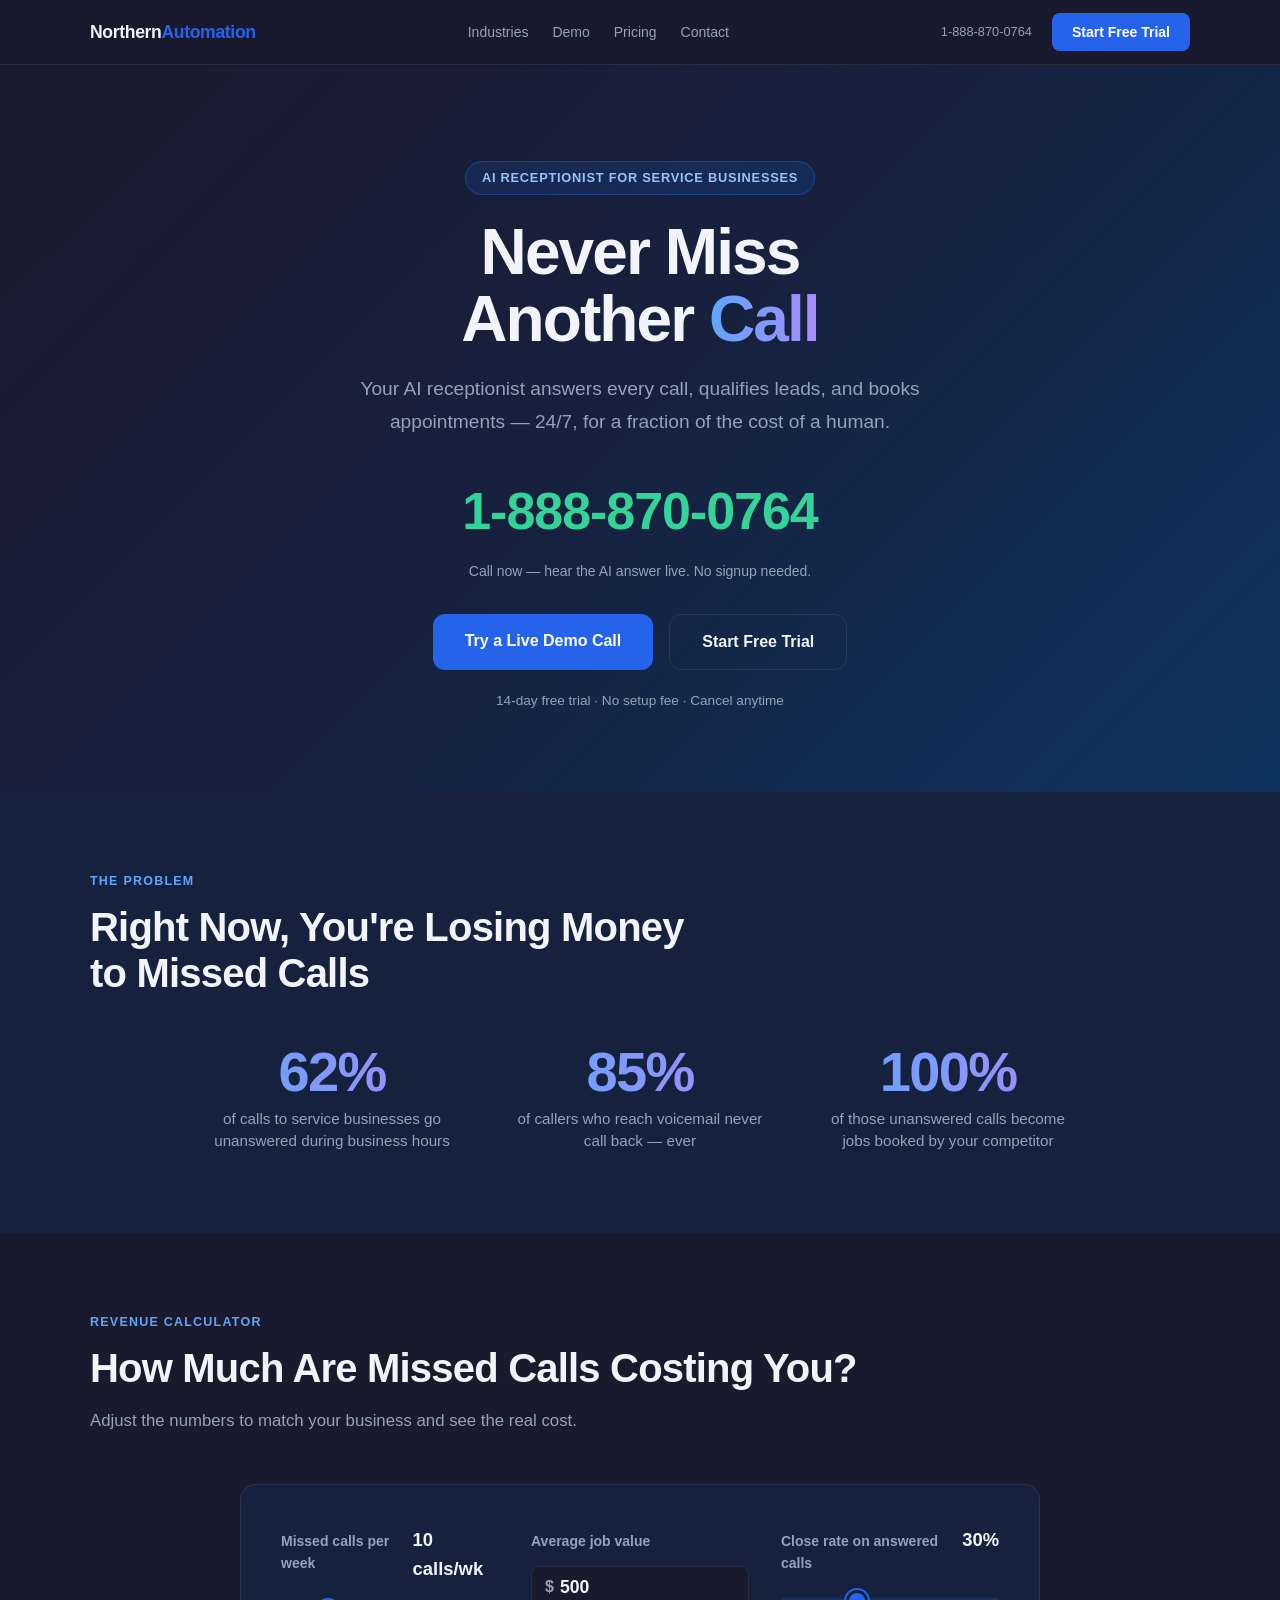
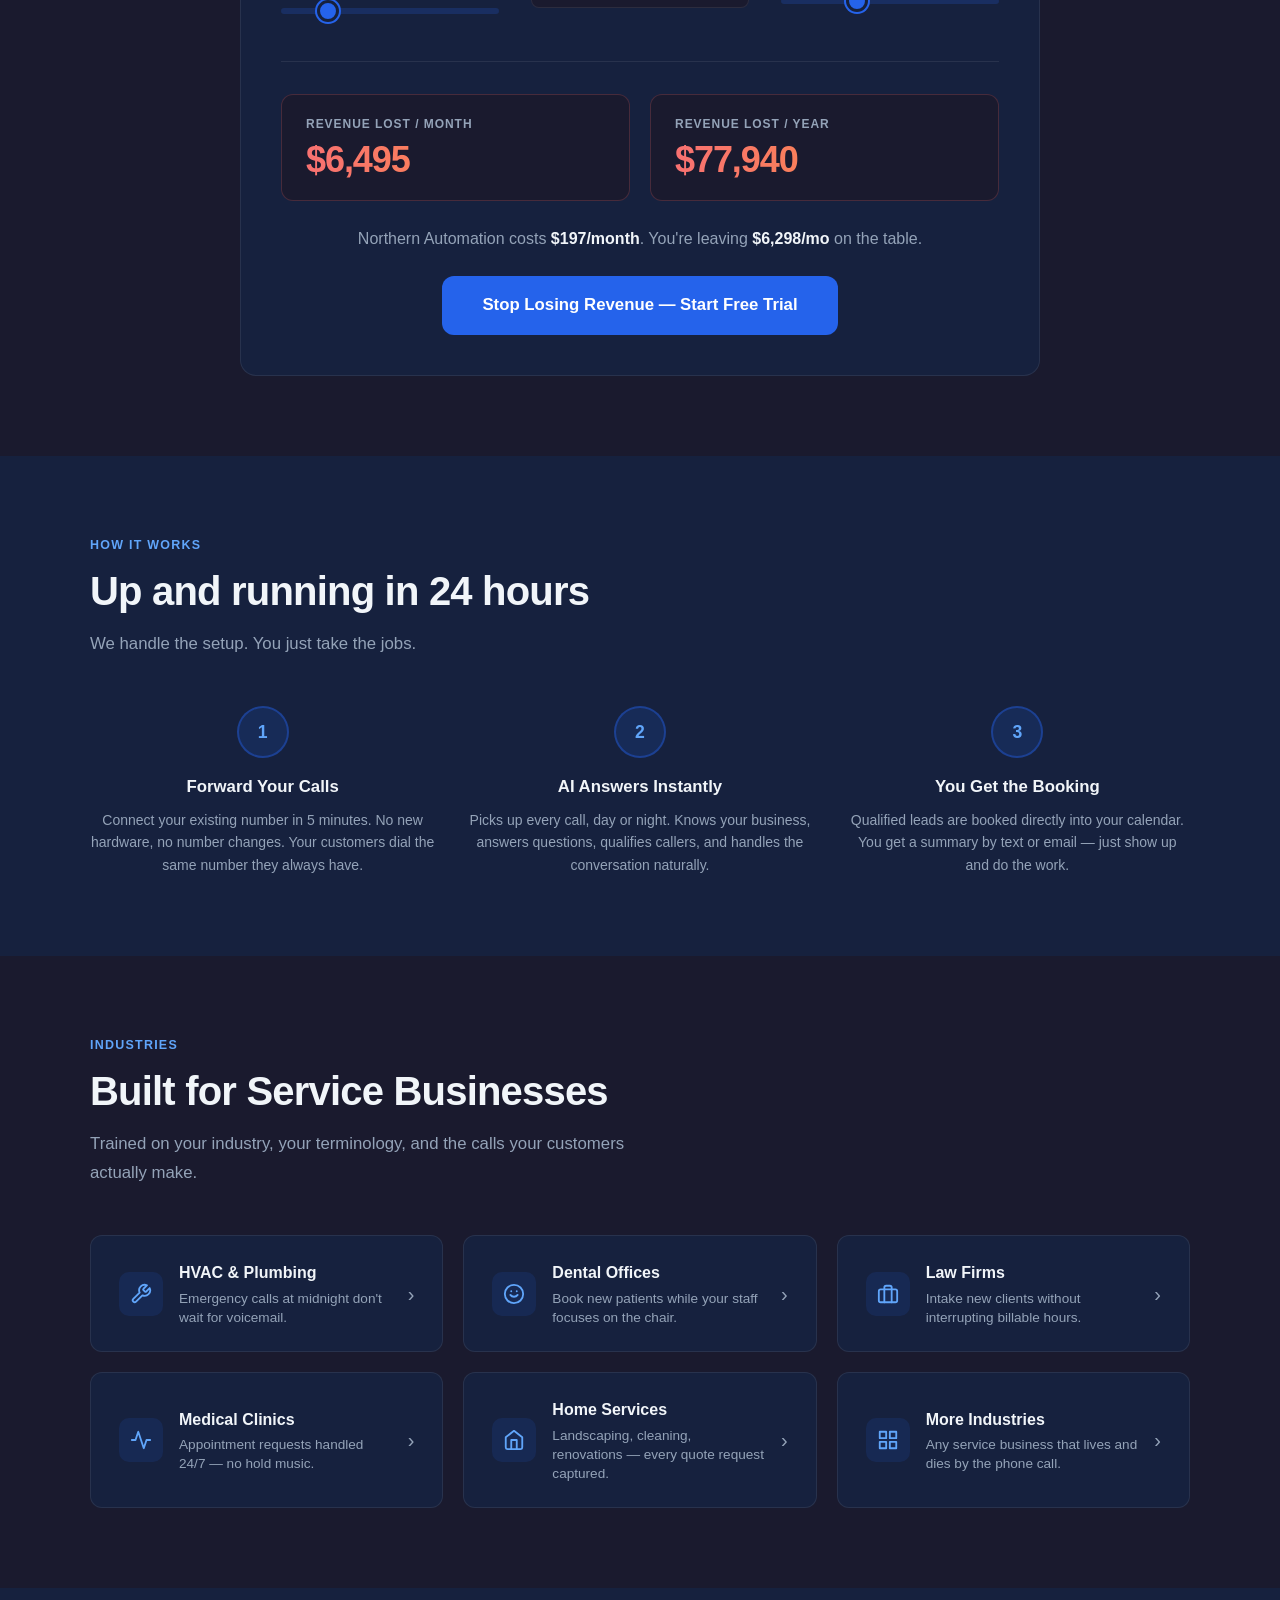
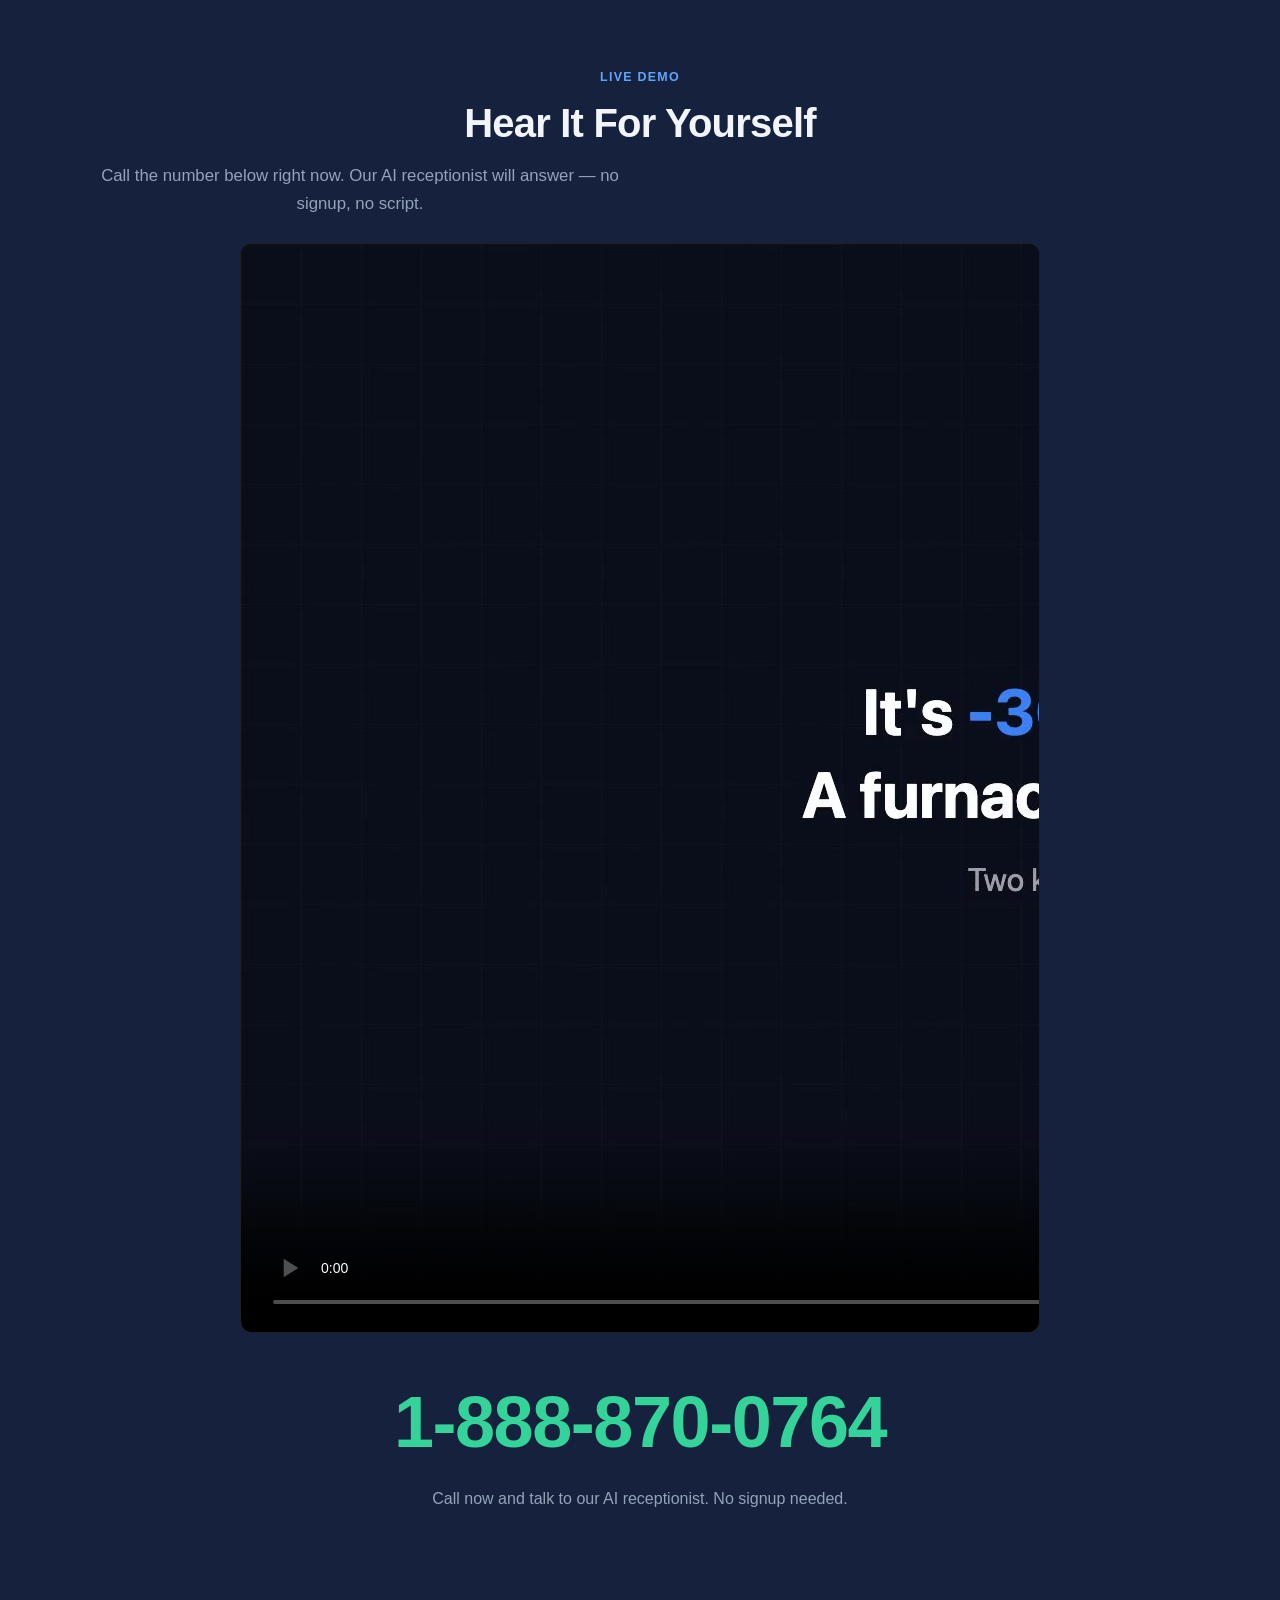
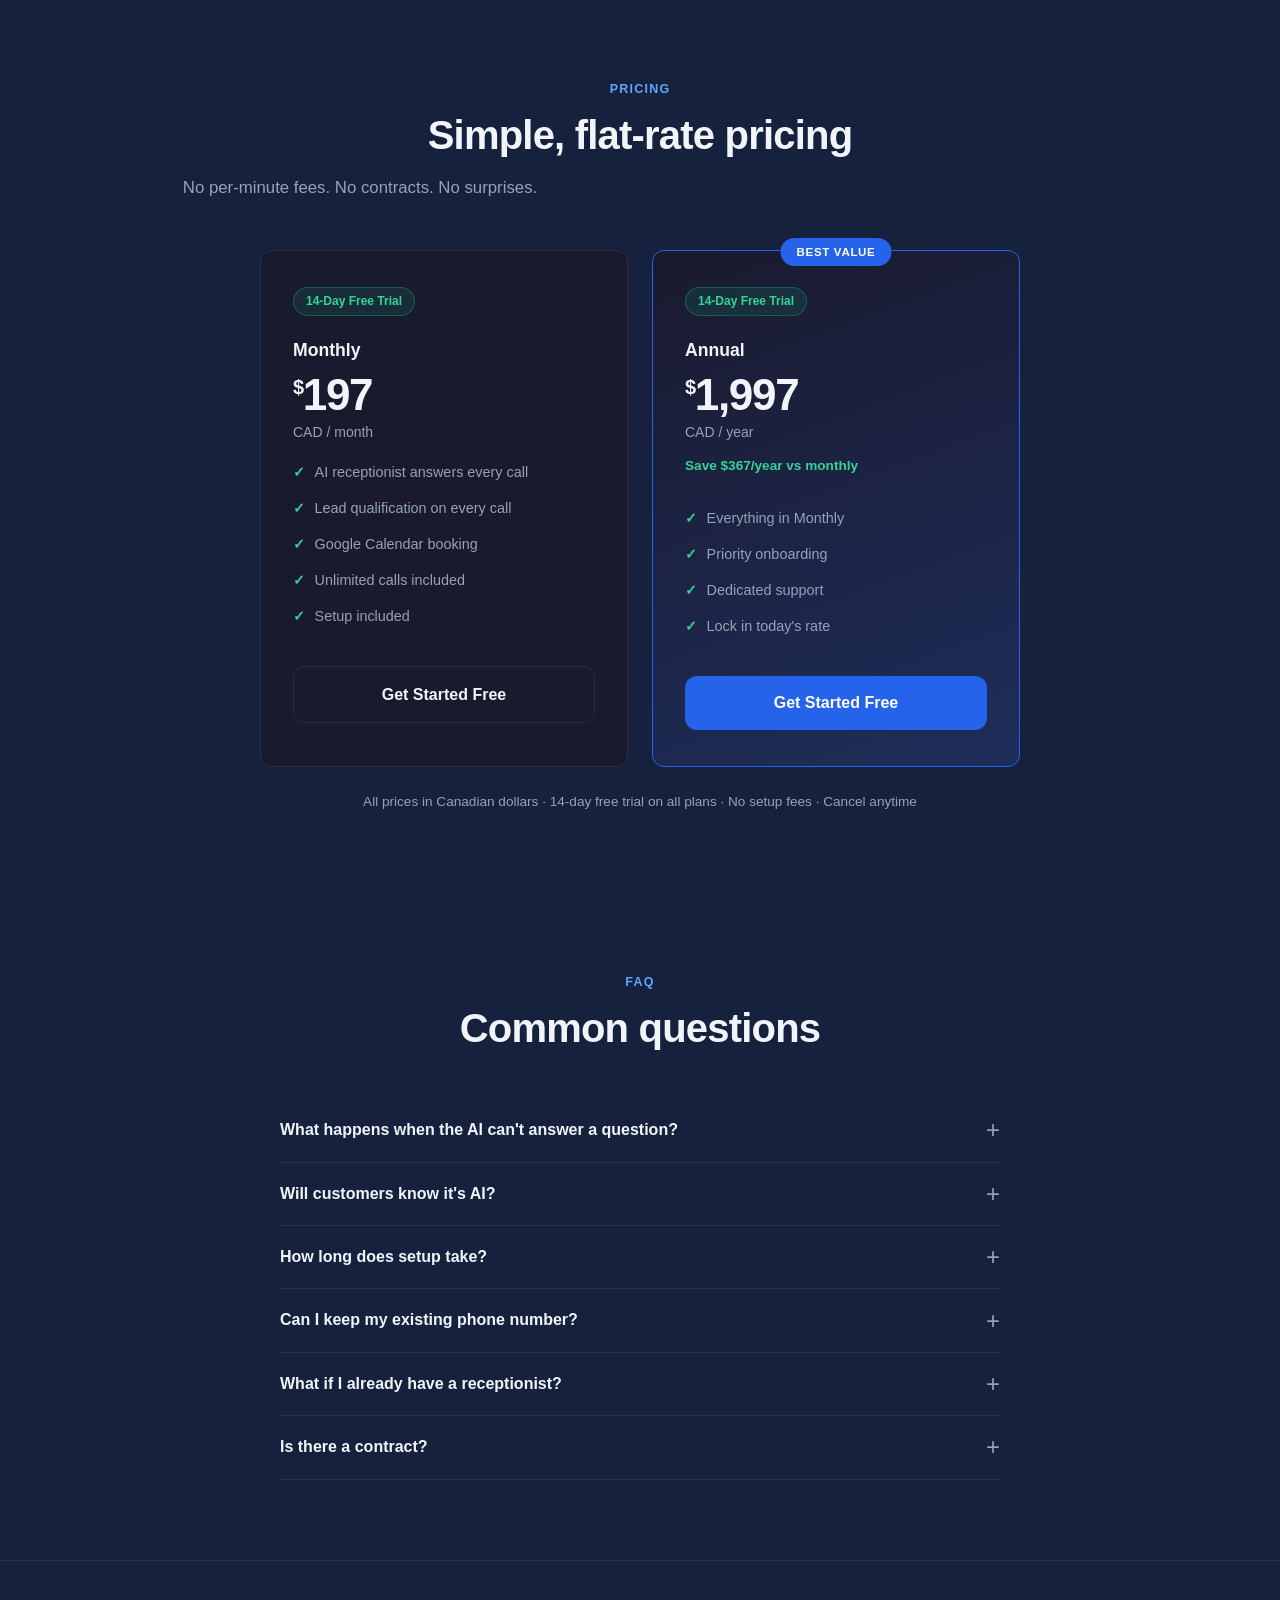
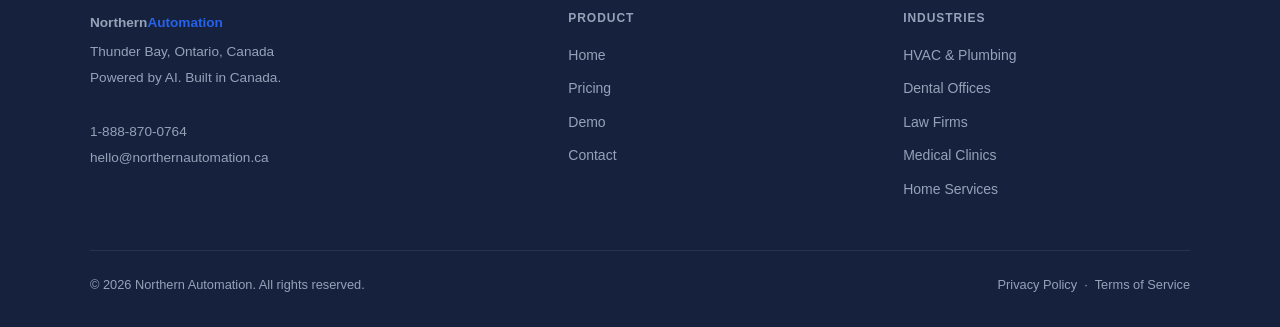
==== index.html @ 9ce50113 "Replace local number with toll-free 1-888-870-0764 across all pages Old: (807) 700-2319 New: 1-888-8" ====
<!DOCTYPE html>
<html lang="en">
<head>
  <meta charset="UTF-8">
  <meta name="viewport" content="width=device-width, initial-scale=1.0">
  <title>Northern Automation — AI Phone Receptionist for Service Businesses</title>
  <meta name="description" content="Never miss another call. Your AI receptionist answers every call, qualifies leads, and books appointments 24/7 — for a fraction of the cost of a human.">

  <link rel="icon" type="image/svg+xml" href="/favicon.svg">
  <link rel="canonical" href="https://northernautomation.ca/">

  <!-- Open Graph -->
  <meta property="og:type" content="website">
  <meta property="og:url" content="https://northernautomation.ca/">
  <meta property="og:title" content="Northern Automation — AI Phone Receptionist for Service Businesses">
  <meta property="og:description" content="Never miss another call. Your AI receptionist answers every call, qualifies leads, and books appointments 24/7.">
  <meta property="og:site_name" content="Northern Automation">
  <meta property="og:locale" content="en_CA">
  <meta property="og:image" content="https://northernautomation.ca/images/hero-contractor.jpg">

  <!-- Twitter Card -->
  <meta name="twitter:card" content="summary_large_image">
  <meta name="twitter:title" content="Northern Automation — AI Phone Receptionist for Service Businesses">
  <meta name="twitter:description" content="Never miss another call. Your AI receptionist answers every call, qualifies leads, and books appointments 24/7.">
  <meta name="twitter:image" content="https://northernautomation.ca/images/hero-contractor.jpg">

  <link rel="stylesheet" href="/styles.css">

  <!-- Schema.org LocalBusiness -->
  <script type="application/ld+json">
  {
    "@context": "https://schema.org",
    "@type": "LocalBusiness",
    "name": "Northern Automation",
    "description": "AI phone receptionist for service businesses. Answers every call, qualifies leads, and books appointments 24/7.",
    "url": "https://northernautomation.ca",
    "telephone": "+18888700764",
    "email": "hello@northernautomation.ca",
    "address": {
      "@type": "PostalAddress",
      "addressLocality": "Thunder Bay",
      "addressRegion": "ON",
      "addressCountry": "CA"
    },
    "openingHours": "Mo-Su 00:00-24:00",
    "priceRange": "$$",
    "currenciesAccepted": "CAD",
    "paymentAccepted": "Credit Card",
    "areaServed": {
      "@type": "Country",
      "name": "Canada"
    }
  }
  </script>

  <script defer data-domain="northernautomation.ca" src="https://analytics.northernautomation.ca/js/script.tagged-events.outbound-links.js"></script>
</head>
<body>

  <div id="nav"></div>

  <!-- ══════════════════════════════════════════
       HERO
  ══════════════════════════════════════════ -->
  <section class="hero">
    <div class="badge-blue">AI Receptionist for Service Businesses</div>
    <h1>Never Miss<br>Another <em>Call</em></h1>
    <p class="hero-sub">Your AI receptionist answers every call, qualifies leads, and books appointments — 24/7, for a fraction of the cost of a human.</p>

    <div class="hero-phone">
      <a href="tel:+18888700764" data-plausible-event-name="Demo Call Click">1-888-870-0764</a>
    </div>
    <p class="hero-phone-label">Call now — hear the AI answer live. No signup needed.</p>

    <div class="hero-buttons">
      <a href="#demo" class="btn-primary" data-plausible-event-name="Demo Scroll Click">Try a Live Demo Call</a>
      <a href="https://webhook.northernautomation.ca/webhook/checkout?plan=monthly" class="btn-secondary" data-plausible-event-name="CTA Click">Start Free Trial</a>
    </div>
    <p class="hero-note">14-day free trial &middot; No setup fee &middot; Cancel anytime</p>
  </section>

  <!-- ══════════════════════════════════════════
       PROBLEM
  ══════════════════════════════════════════ -->
  <section class="problem">
    <div class="container">
      <div class="section-label">The Problem</div>
      <h2 class="section-title">Right Now, You're Losing Money<br>to Missed Calls</h2>
      <div class="stats-block">
        <div class="stat-item">
          <div class="stat-big">62%</div>
          <p>of calls to service businesses go unanswered during business hours</p>
        </div>
        <div class="stat-item">
          <div class="stat-big">85%</div>
          <p>of callers who reach voicemail never call back — ever</p>
        </div>
        <div class="stat-item">
          <div class="stat-big">100%</div>
          <p>of those unanswered calls become jobs booked by your competitor</p>
        </div>
      </div>
    </div>
  </section>

  <!-- ══════════════════════════════════════════
       CALCULATOR
  ══════════════════════════════════════════ -->
  <section class="calculator"
    data-calc-missed="10"
    data-calc-value="500"
    data-calc-close="30">
    <div class="container">
      <div class="section-label">Revenue Calculator</div>
      <h2 class="section-title">How Much Are Missed Calls Costing You?</h2>
      <p class="section-sub">Adjust the numbers to match your business and see the real cost.</p>

      <div class="calc-card">
        <div class="calc-inputs">

          <div class="calc-group">
            <label for="calcMissed">
              Missed calls per week
              <span class="calc-val" id="calcMissedVal">10 calls/wk</span>
            </label>
            <input type="range" id="calcMissed" class="calc-slider" min="1" max="50" step="1" value="10">
          </div>

          <div class="calc-group">
            <label for="calcValue">
              Average job value
              <span class="calc-val" id="calcValueLabel">&nbsp;</span>
            </label>
            <div class="calc-number-wrap">
              <input type="number" id="calcValue" class="calc-number" min="50" max="50000" step="50" value="500" placeholder="500">
            </div>
          </div>

          <div class="calc-group">
            <label for="calcClose">
              Close rate on answered calls
              <span class="calc-val" id="calcCloseVal">30%</span>
            </label>
            <input type="range" id="calcClose" class="calc-slider" min="5" max="80" step="5" value="30">
          </div>

        </div>

        <div class="calc-output">
          <div class="calc-output-grid">
            <div class="calc-output-item">
              <div class="calc-output-label">Revenue Lost / Month</div>
              <div class="calc-output-value" id="calcMonthly">$6,495</div>
            </div>
            <div class="calc-output-item">
              <div class="calc-output-label">Revenue Lost / Year</div>
              <div class="calc-output-value" id="calcAnnual">$77,940</div>
            </div>
          </div>
          <p class="calc-comparison">
            Northern Automation costs <strong>$197/month</strong>. You're leaving <strong><span id="calcComparison">$6,298/mo</span></strong> on the table.
          </p>
          <div class="calc-cta-wrap">
            <a href="https://webhook.northernautomation.ca/webhook/checkout?plan=monthly"
               class="btn-primary"
               data-plausible-event-name="CTA Click">Stop Losing Revenue — Start Free Trial</a>
          </div>
        </div>
      </div>
    </div>
  </section>

  <!-- ══════════════════════════════════════════
       HOW IT WORKS
  ══════════════════════════════════════════ -->
  <section class="how">
    <div class="container">
      <div class="section-label">How It Works</div>
      <h2 class="section-title">Up and running in 24 hours</h2>
      <p class="section-sub">We handle the setup. You just take the jobs.</p>
      <div class="steps">
        <div class="step">
          <div class="step-num"></div>
          <h3>Forward Your Calls</h3>
          <p>Connect your existing number in 5 minutes. No new hardware, no number changes. Your customers dial the same number they always have.</p>
        </div>
        <div class="step">
          <div class="step-num"></div>
          <h3>AI Answers Instantly</h3>
          <p>Picks up every call, day or night. Knows your business, answers questions, qualifies callers, and handles the conversation naturally.</p>
        </div>
        <div class="step">
          <div class="step-num"></div>
          <h3>You Get the Booking</h3>
          <p>Qualified leads are booked directly into your calendar. You get a summary by text or email — just show up and do the work.</p>
        </div>
      </div>
    </div>
  </section>

  <!-- ══════════════════════════════════════════
       INDUSTRY VERTICALS
  ══════════════════════════════════════════ -->
  <section class="verticals" id="industries">
    <div class="container">
      <div class="section-label">Industries</div>
      <h2 class="section-title">Built for Service Businesses</h2>
      <p class="section-sub">Trained on your industry, your terminology, and the calls your customers actually make.</p>

      <div class="verticals-grid">

        <a href="/hvac" class="vertical-card">
          <div class="vertical-icon">
            <svg viewBox="0 0 24 24"><path d="M14.7 6.3a1 1 0 0 0 0 1.4l1.6 1.6a1 1 0 0 0 1.4 0l3.77-3.77a6 6 0 0 1-7.94 7.94l-6.91 6.91a2.12 2.12 0 0 1-3-3l6.91-6.91a6 6 0 0 1 7.94-7.94l-3.76 3.76z"/></svg>
          </div>
          <div class="vertical-card-body">
            <h3>HVAC &amp; Plumbing</h3>
            <p>Emergency calls at midnight don't wait for voicemail.</p>
          </div>
          <span class="vertical-arrow">›</span>
        </a>

        <a href="/dental" class="vertical-card">
          <div class="vertical-icon">
            <svg viewBox="0 0 24 24"><circle cx="12" cy="12" r="10"/><path d="M8 13s1.5 2 4 2 4-2 4-2"/><line x1="9" y1="9" x2="9.01" y2="9"/><line x1="15" y1="9" x2="15.01" y2="9"/></svg>
          </div>
          <div class="vertical-card-body">
            <h3>Dental Offices</h3>
            <p>Book new patients while your staff focuses on the chair.</p>
          </div>
          <span class="vertical-arrow">›</span>
        </a>

        <a href="/legal" class="vertical-card">
          <div class="vertical-icon">
            <svg viewBox="0 0 24 24"><rect x="2" y="7" width="20" height="14" rx="2" ry="2"/><path d="M16 21V5a2 2 0 0 0-2-2h-4a2 2 0 0 0-2 2v16"/></svg>
          </div>
          <div class="vertical-card-body">
            <h3>Law Firms</h3>
            <p>Intake new clients without interrupting billable hours.</p>
          </div>
          <span class="vertical-arrow">›</span>
        </a>

        <a href="/medical" class="vertical-card">
          <div class="vertical-icon">
            <svg viewBox="0 0 24 24"><polyline points="22 12 18 12 15 21 9 3 6 12 2 12"/></svg>
          </div>
          <div class="vertical-card-body">
            <h3>Medical Clinics</h3>
            <p>Appointment requests handled 24/7 — no hold music.</p>
          </div>
          <span class="vertical-arrow">›</span>
        </a>

        <a href="/home-services" class="vertical-card">
          <div class="vertical-icon">
            <svg viewBox="0 0 24 24"><path d="M3 9l9-7 9 7v11a2 2 0 0 1-2 2H5a2 2 0 0 1-2-2z"/><polyline points="9 22 9 12 15 12 15 22"/></svg>
          </div>
          <div class="vertical-card-body">
            <h3>Home Services</h3>
            <p>Landscaping, cleaning, renovations — every quote request captured.</p>
          </div>
          <span class="vertical-arrow">›</span>
        </a>

        <a href="/contact" class="vertical-card">
          <div class="vertical-icon">
            <svg viewBox="0 0 24 24"><rect x="3" y="3" width="7" height="7"/><rect x="14" y="3" width="7" height="7"/><rect x="14" y="14" width="7" height="7"/><rect x="3" y="14" width="7" height="7"/></svg>
          </div>
          <div class="vertical-card-body">
            <h3>More Industries</h3>
            <p>Any service business that lives and dies by the phone call.</p>
          </div>
          <span class="vertical-arrow">›</span>
        </a>

      </div>
    </div>
  </section>

  <!-- ══════════════════════════════════════════
       LIVE DEMO
  ══════════════════════════════════════════ -->
  <section class="demo-section" id="demo">
    <div class="container">
      <div class="section-label">Live Demo</div>
      <h2 class="section-title text-center">Hear It For Yourself</h2>
      <p class="section-sub text-center">Call the number below right now. Our AI receptionist will answer — no signup, no script.</p>
      <div class="video-wrapper" style="max-width:800px;margin:1.5rem auto 2rem;border-radius:12px;overflow:hidden;border:1px solid rgba(255,255,255,0.12);background:#000;">
        <video controls preload="metadata" poster="/images/demo-poster.jpg">
          <source src="/videos/demo-video-generic.mp4" type="video/mp4">
        </video>
      </div>
      <div class="demo-phone-big">
        <a href="tel:+18888700764" data-plausible-event-name="Demo Call Click">1-888-870-0764</a>
      </div>
      <p class="demo-call-note">Call now and talk to our AI receptionist. No signup needed.</p>
    </div>
  </section>

  <!-- ══════════════════════════════════════════
       PRICING
  ══════════════════════════════════════════ -->
  <section class="pricing" id="pricing">
    <div class="container">
      <div class="section-label text-center">Pricing</div>
      <h2 class="section-title text-center">Simple, flat-rate pricing</h2>
      <p class="section-sub text-center">No per-minute fees. No contracts. No surprises.</p>

      <div class="pricing-grid">

        <!-- Monthly -->
        <div class="pricing-card">
          <div class="badge-trial">14-Day Free Trial</div>
          <h3>Monthly</h3>
          <div class="price"><sup>$</sup>197</div>
          <div class="price-period">CAD / month</div>
          <ul class="pricing-features">
            <li>AI receptionist answers every call</li>
            <li>Lead qualification on every call</li>
            <li>Google Calendar booking</li>
            <li>Unlimited calls included</li>
            <li>Setup included</li>
          </ul>
          <a href="https://webhook.northernautomation.ca/webhook/checkout?plan=monthly"
             class="btn-cta-outline"
             data-plausible-event-name="CTA Click">Get Started Free</a>
        </div>

        <!-- Annual -->
        <div class="pricing-card featured">
          <div class="badge-best">Best Value</div>
          <div class="badge-trial">14-Day Free Trial</div>
          <h3>Annual</h3>
          <div class="price"><sup>$</sup>1,997</div>
          <div class="price-period">CAD / year</div>
          <div class="price-savings">Save $367/year vs monthly</div>
          <ul class="pricing-features">
            <li>Everything in Monthly</li>
            <li>Priority onboarding</li>
            <li>Dedicated support</li>
            <li>Lock in today's rate</li>
          </ul>
          <a href="https://webhook.northernautomation.ca/webhook/checkout?plan=annual"
             class="btn-cta"
             data-plausible-event-name="CTA Click">Get Started Free</a>
        </div>

      </div>
      <p class="pricing-note">All prices in Canadian dollars &middot; 14-day free trial on all plans &middot; No setup fees &middot; Cancel anytime</p>
    </div>
  </section>

  <!-- ══════════════════════════════════════════
       FAQ
  ══════════════════════════════════════════ -->
  <section class="faq">
    <div class="container">
      <div class="section-label text-center">FAQ</div>
      <h2 class="section-title text-center">Common questions</h2>

      <div class="faq-list">

        <div class="faq-item">
          <button class="faq-question">What happens when the AI can't answer a question?</button>
          <div class="faq-answer">
            <p>It takes a message and alerts you immediately by text and email with the caller's name, number, and what they need. You can also configure specific call types to transfer live to you or a staff member.</p>
          </div>
        </div>

        <div class="faq-item">
          <button class="faq-question">Will customers know it's AI?</button>
          <div class="faq-answer">
            <p>Our AI is natural and conversational — most callers won't notice a difference. We never claim to be human, and we always disclose that it's AI if a caller directly asks. You stay fully compliant.</p>
          </div>
        </div>

        <div class="faq-item">
          <button class="faq-question">How long does setup take?</button>
          <div class="faq-answer">
            <p>Most businesses are live within 24 hours of signing up. We handle the configuration — services, pricing, availability, and your calendar. You forward your number and you're done.</p>
          </div>
        </div>

        <div class="faq-item">
          <button class="faq-question">Can I keep my existing phone number?</button>
          <div class="faq-answer">
            <p>Yes. You just set up call forwarding from your existing number — it takes under a minute and your customers never notice a thing. No porting, no new numbers required.</p>
          </div>
        </div>

        <div class="faq-item">
          <button class="faq-question">What if I already have a receptionist?</button>
          <div class="faq-answer">
            <p>Use the AI for after-hours calls, overflow during busy periods, weekends, and holidays. It works alongside your existing team — not instead of them.</p>
          </div>
        </div>

        <div class="faq-item">
          <button class="faq-question">Is there a contract?</button>
          <div class="faq-answer">
            <p>No. Month-to-month on the monthly plan. Cancel any time from your dashboard — no penalties, no awkward conversations. Your service stops at the end of the billing period.</p>
          </div>
        </div>

      </div>
    </div>
  </section>

  <div id="footer"></div>

  <script src="/components.js"></script>
  <script src="/calculator.js"></script>

</body>
</html>
---- styles.css ----
/* ============================================================
   Northern Automation — Shared Stylesheet
   All pages use this. No embedded <style> blocks in HTML.
   ============================================================ */

/* === RESET & DESIGN TOKENS === */
*, *::before, *::after { box-sizing: border-box; margin: 0; padding: 0; }

:root {
  --bg:       #1a1a2e;
  --bg2:      #16213e;
  --bg3:      #0f3460;
  --accent:   #2563eb;
  --accent-h: #1d4ed8;
  --text:     #f1f5f9;
  --muted:    #94a3b8;
  --green:    #34d399;
  --red:      #f87171;
  --border:   rgba(255,255,255,0.08);
  --radius:   12px;
}

html { scroll-behavior: smooth; }

body {
  font-family: -apple-system, BlinkMacSystemFont, 'Segoe UI', Roboto, sans-serif;
  background: var(--bg);
  color: var(--text);
  line-height: 1.6;
  -webkit-font-smoothing: antialiased;
}

/* === NAV === */
nav {
  position: sticky;
  top: 0;
  z-index: 100;
  background: rgba(26, 26, 46, 0.94);
  backdrop-filter: blur(12px);
  -webkit-backdrop-filter: blur(12px);
  border-bottom: 1px solid var(--border);
  padding: 0 2rem;
}
.nav-inner {
  max-width: 1100px;
  margin: 0 auto;
  height: 64px;
  display: flex;
  align-items: center;
  justify-content: space-between;
  gap: 1rem;
}
.logo {
  font-size: 1.1rem;
  font-weight: 700;
  letter-spacing: -0.02em;
  color: var(--text);
  text-decoration: none;
  flex-shrink: 0;
}
.logo span { color: var(--accent); }
.nav-links {
  display: flex;
  align-items: center;
  gap: 1.5rem;
  list-style: none;
}
.nav-links a {
  font-size: 0.875rem;
  color: var(--muted);
  text-decoration: none;
  transition: color 0.2s;
}
.nav-links a:hover { color: var(--text); }
.nav-right {
  display: flex;
  align-items: center;
  gap: 1.25rem;
  flex-shrink: 0;
}
.nav-phone {
  font-size: 0.8rem;
  color: var(--muted);
  text-decoration: none;
  transition: color 0.2s;
}
.nav-phone:hover { color: var(--text); }
.nav-cta {
  background: var(--accent);
  color: #fff;
  padding: 0.5rem 1.25rem;
  border-radius: 8px;
  text-decoration: none;
  font-size: 0.875rem;
  font-weight: 600;
  transition: background 0.2s;
  white-space: nowrap;
}
.nav-cta:hover { background: var(--accent-h); }
.nav-hamburger {
  display: none;
  flex-direction: column;
  gap: 5px;
  cursor: pointer;
  padding: 4px;
  background: none;
  border: none;
}
.nav-hamburger span {
  display: block;
  width: 22px;
  height: 2px;
  background: var(--text);
  border-radius: 2px;
  transition: 0.25s;
}
.nav-hamburger.open span:nth-child(1) { transform: translateY(7px) rotate(45deg); }
.nav-hamburger.open span:nth-child(2) { opacity: 0; }
.nav-hamburger.open span:nth-child(3) { transform: translateY(-7px) rotate(-45deg); }
.nav-mobile-menu {
  display: none;
  position: absolute;
  top: 64px;
  left: 0;
  right: 0;
  background: var(--bg2);
  border-bottom: 1px solid var(--border);
  padding: 1rem 1.5rem 1.5rem;
  z-index: 99;
}
.nav-mobile-menu.open { display: block; }
.nav-mobile-menu ul {
  list-style: none;
  margin-bottom: 1rem;
}
.nav-mobile-menu ul li a {
  display: block;
  padding: 0.6rem 0;
  font-size: 1rem;
  color: var(--text);
  text-decoration: none;
  border-bottom: 1px solid var(--border);
}
.nav-mobile-menu .nav-cta {
  display: block;
  text-align: center;
  padding: 0.75rem;
  margin-top: 1rem;
}

/* === SECTION WRAPPERS === */
section { padding: 5rem 2rem; }
.container { max-width: 1100px; margin: 0 auto; }
.section-label {
  font-size: 0.78rem;
  font-weight: 700;
  letter-spacing: 0.1em;
  text-transform: uppercase;
  color: #60a5fa;
  margin-bottom: 0.75rem;
}
.section-title {
  font-size: clamp(1.75rem, 4vw, 2.5rem);
  font-weight: 800;
  letter-spacing: -0.02em;
  line-height: 1.15;
  margin-bottom: 1rem;
}
.section-sub {
  font-size: 1.05rem;
  color: var(--muted);
  max-width: 540px;
  line-height: 1.7;
}
.text-center { text-align: center; }
.text-center .section-sub { margin-left: auto; margin-right: auto; }

/* === BUTTONS === */
.btn-primary {
  display: inline-block;
  background: var(--accent);
  color: #fff;
  padding: 0.875rem 2rem;
  border-radius: var(--radius);
  text-decoration: none;
  font-weight: 700;
  font-size: 1rem;
  transition: background 0.2s, transform 0.15s;
  white-space: nowrap;
}
.btn-primary:hover { background: var(--accent-h); transform: translateY(-1px); }

.btn-secondary {
  display: inline-block;
  background: transparent;
  color: var(--text);
  padding: 0.875rem 2rem;
  border-radius: var(--radius);
  text-decoration: none;
  font-weight: 600;
  font-size: 1rem;
  border: 1px solid var(--border);
  transition: border-color 0.2s, transform 0.15s;
  white-space: nowrap;
}
.btn-secondary:hover { border-color: rgba(255,255,255,0.3); transform: translateY(-1px); }

.btn-cta {
  display: block;
  text-align: center;
  background: var(--accent);
  color: #fff;
  padding: 0.9rem 1.5rem;
  border-radius: var(--radius);
  text-decoration: none;
  font-weight: 700;
  font-size: 1rem;
  transition: background 0.2s, transform 0.15s;
}
.btn-cta:hover { background: var(--accent-h); transform: translateY(-1px); }

.btn-cta-outline {
  display: block;
  text-align: center;
  background: transparent;
  color: var(--text);
  padding: 0.9rem 1.5rem;
  border-radius: var(--radius);
  text-decoration: none;
  font-weight: 700;
  font-size: 1rem;
  border: 1px solid var(--border);
  transition: border-color 0.2s, transform 0.15s;
}
.btn-cta-outline:hover { border-color: rgba(255,255,255,0.3); transform: translateY(-1px); }

/* === BADGES === */
.badge-trial {
  display: inline-block;
  background: rgba(16, 185, 129, 0.12);
  border: 1px solid rgba(16, 185, 129, 0.35);
  color: var(--green);
  font-size: 0.75rem;
  font-weight: 600;
  padding: 0.25rem 0.75rem;
  border-radius: 999px;
}
.badge-blue {
  display: inline-block;
  background: rgba(37, 99, 235, 0.15);
  border: 1px solid rgba(37, 99, 235, 0.4);
  color: #93c5fd;
  font-size: 0.8rem;
  font-weight: 600;
  letter-spacing: 0.06em;
  text-transform: uppercase;
  padding: 0.35rem 1rem;
  border-radius: 999px;
}
.badge-best {
  position: absolute;
  top: -13px;
  left: 50%;
  transform: translateX(-50%);
  background: var(--accent);
  color: #fff;
  font-size: 0.72rem;
  font-weight: 700;
  letter-spacing: 0.06em;
  text-transform: uppercase;
  padding: 0.3rem 1rem;
  border-radius: 999px;
  white-space: nowrap;
}

/* === HOMEPAGE HERO === */
.hero {
  background: linear-gradient(135deg, var(--bg) 0%, var(--bg2) 50%, var(--bg3) 100%);
  padding: 6rem 2rem 5rem;
  text-align: center;
}
.hero .badge-blue { margin-bottom: 1.5rem; }
.hero h1 {
  font-size: clamp(2.25rem, 6vw, 4rem);
  font-weight: 800;
  letter-spacing: -0.03em;
  line-height: 1.05;
  margin-bottom: 1.25rem;
  max-width: 800px;
  margin-left: auto;
  margin-right: auto;
}
.hero h1 em {
  font-style: normal;
  background: linear-gradient(90deg, #60a5fa, #a78bfa);
  -webkit-background-clip: text;
  -webkit-text-fill-color: transparent;
  background-clip: text;
}
.hero-sub {
  font-size: clamp(1rem, 2.5vw, 1.2rem);
  color: var(--muted);
  max-width: 600px;
  margin: 0 auto 2rem;
  line-height: 1.7;
}
.hero-phone {
  margin: 0 auto 0.4rem;
}
.hero-phone a {
  font-size: clamp(2rem, 5.5vw, 3.25rem);
  font-weight: 800;
  letter-spacing: -0.02em;
  color: var(--green);
  text-decoration: none;
  display: inline-block;
  transition: opacity 0.2s;
}
.hero-phone a:hover { opacity: 0.85; }
.hero-phone-label {
  font-size: 0.875rem;
  color: var(--muted);
  margin-bottom: 2rem;
}
.hero-buttons {
  display: flex;
  gap: 1rem;
  justify-content: center;
  flex-wrap: wrap;
  margin-bottom: 1.25rem;
}
.hero-note { font-size: 0.85rem; color: var(--muted); }

/* === PROBLEM SECTION === */
.problem { background: var(--bg2); }
.stats-block {
  display: flex;
  justify-content: center;
  gap: 3rem;
  flex-wrap: wrap;
  margin-top: 3rem;
}
.stat-item {
  text-align: center;
  max-width: 260px;
}
.stat-big {
  font-size: clamp(2.5rem, 5vw, 3.5rem);
  font-weight: 800;
  letter-spacing: -0.03em;
  background: linear-gradient(90deg, #60a5fa, #a78bfa);
  -webkit-background-clip: text;
  -webkit-text-fill-color: transparent;
  background-clip: text;
  line-height: 1;
  margin-bottom: 0.5rem;
}
.stat-item p {
  font-size: 0.95rem;
  color: var(--muted);
  line-height: 1.5;
}

/* === CALCULATOR === */
.calculator { background: var(--bg); }
.calc-card {
  background: var(--bg2);
  border: 1px solid var(--border);
  border-radius: 16px;
  padding: 2.5rem;
  max-width: 800px;
  margin: 3rem auto 0;
}
.calc-inputs {
  display: grid;
  grid-template-columns: repeat(auto-fit, minmax(200px, 1fr));
  gap: 2rem;
  margin-bottom: 2.5rem;
}
.calc-group {}
.calc-group label {
  display: flex;
  justify-content: space-between;
  align-items: baseline;
  font-size: 0.875rem;
  font-weight: 600;
  color: var(--muted);
  margin-bottom: 0.75rem;
}
.calc-group label .calc-val {
  font-size: 1.15rem;
  font-weight: 800;
  color: var(--text);
}
.calc-slider {
  width: 100%;
  -webkit-appearance: none;
  appearance: none;
  height: 6px;
  border-radius: 3px;
  background: rgba(37,99,235,0.2);
  outline: none;
  cursor: pointer;
}
.calc-slider::-webkit-slider-thumb {
  -webkit-appearance: none;
  width: 22px;
  height: 22px;
  border-radius: 50%;
  background: var(--accent);
  cursor: pointer;
  border: 3px solid var(--bg2);
  box-shadow: 0 0 0 2px var(--accent);
}
.calc-slider::-moz-range-thumb {
  width: 22px;
  height: 22px;
  border-radius: 50%;
  background: var(--accent);
  cursor: pointer;
  border: 3px solid var(--bg2);
  box-shadow: 0 0 0 2px var(--accent);
}
.calc-number-wrap {
  position: relative;
}
.calc-number-wrap::before {
  content: "$";
  position: absolute;
  left: 0.875rem;
  top: 50%;
  transform: translateY(-50%);
  font-size: 1rem;
  font-weight: 700;
  color: var(--muted);
  pointer-events: none;
}
.calc-number {
  width: 100%;
  background: var(--bg);
  border: 1px solid var(--border);
  border-radius: 8px;
  padding: 0.6rem 0.875rem 0.6rem 1.75rem;
  color: var(--text);
  font-size: 1.1rem;
  font-weight: 700;
  font-family: inherit;
  outline: none;
  transition: border-color 0.2s;
  -moz-appearance: textfield;
}
.calc-number::-webkit-inner-spin-button,
.calc-number::-webkit-outer-spin-button { -webkit-appearance: none; }
.calc-number:focus { border-color: var(--accent); }
.calc-output {
  border-top: 1px solid var(--border);
  padding-top: 2rem;
}
.calc-output-grid {
  display: grid;
  grid-template-columns: 1fr 1fr;
  gap: 1.25rem;
  margin-bottom: 1.5rem;
}
.calc-output-item {
  background: var(--bg);
  border-radius: var(--radius);
  padding: 1.25rem 1.5rem;
  border: 1px solid rgba(248,113,113,0.2);
}
.calc-output-label {
  font-size: 0.75rem;
  font-weight: 700;
  letter-spacing: 0.08em;
  text-transform: uppercase;
  color: var(--muted);
  margin-bottom: 0.35rem;
}
.calc-output-value {
  font-size: clamp(1.75rem, 3vw, 2.25rem);
  font-weight: 800;
  letter-spacing: -0.03em;
  background: linear-gradient(90deg, #f87171, #fb923c);
  -webkit-background-clip: text;
  -webkit-text-fill-color: transparent;
  background-clip: text;
  line-height: 1.1;
}
.calc-comparison {
  font-size: 1rem;
  color: var(--muted);
  line-height: 1.7;
  margin-bottom: 1.5rem;
  text-align: center;
}
.calc-comparison strong { color: var(--text); }
.calc-cta-wrap { text-align: center; }
.calc-cta-wrap .btn-primary { font-size: 1.05rem; padding: 1rem 2.5rem; }

/* === HOW IT WORKS === */
.how { background: var(--bg2); }
.steps {
  display: grid;
  grid-template-columns: repeat(auto-fit, minmax(200px, 1fr));
  gap: 2rem;
  margin-top: 3rem;
  counter-reset: step;
}
.step { counter-increment: step; text-align: center; }
.step-num {
  width: 52px;
  height: 52px;
  border-radius: 50%;
  background: rgba(37,99,235,0.15);
  border: 2px solid rgba(37,99,235,0.4);
  color: #60a5fa;
  font-size: 1.1rem;
  font-weight: 800;
  display: flex;
  align-items: center;
  justify-content: center;
  margin: 0 auto 1rem;
}
.step-num::before { content: counter(step); }
.step h3 { font-size: 1.05rem; font-weight: 700; margin-bottom: 0.5rem; }
.step p { font-size: 0.875rem; color: var(--muted); line-height: 1.6; }

/* === VERTICALS GRID === */
.verticals { background: var(--bg); }
.verticals-grid {
  display: grid;
  grid-template-columns: repeat(auto-fit, minmax(300px, 1fr));
  gap: 1.25rem;
  margin-top: 3rem;
}
.vertical-card {
  background: var(--bg2);
  border: 1px solid var(--border);
  border-radius: var(--radius);
  padding: 1.5rem 1.75rem;
  text-decoration: none;
  color: var(--text);
  display: flex;
  align-items: center;
  gap: 1rem;
  transition: border-color 0.2s, transform 0.2s;
}
.vertical-card:hover { border-color: rgba(37,99,235,0.45); transform: translateY(-2px); }
.vertical-icon {
  width: 44px;
  height: 44px;
  border-radius: 10px;
  background: rgba(37,99,235,0.12);
  display: flex;
  align-items: center;
  justify-content: center;
  flex-shrink: 0;
}
.vertical-icon svg {
  width: 22px;
  height: 22px;
  stroke: #60a5fa;
  stroke-width: 2;
  fill: none;
  stroke-linecap: round;
  stroke-linejoin: round;
}
.vertical-card-body { flex: 1; min-width: 0; }
.vertical-card-body h3 { font-size: 1rem; font-weight: 700; margin-bottom: 0.2rem; }
.vertical-card-body p { font-size: 0.85rem; color: var(--muted); line-height: 1.4; }
.vertical-arrow {
  color: var(--muted);
  flex-shrink: 0;
  transition: color 0.2s, transform 0.2s;
  font-size: 1.25rem;
}
.vertical-card:hover .vertical-arrow { color: var(--accent); transform: translateX(3px); }

/* === DEMO SECTION === */
.demo-section { background: var(--bg2); text-align: center; }
.demo-phone-big {
  margin: 1.5rem 0 0.4rem;
}
.demo-phone-big a {
  font-size: clamp(2.5rem, 7vw, 4.5rem);
  font-weight: 800;
  letter-spacing: -0.02em;
  color: var(--green);
  text-decoration: none;
  display: inline-block;
  transition: opacity 0.2s;
}
.demo-phone-big a:hover { opacity: 0.85; }
.demo-call-note {
  font-size: 1rem;
  color: var(--muted);
  margin-bottom: 0.5rem;
}

/* === PROOF (stats bar) === */
.proof { background: var(--bg); }
.stats-bar {
  display: flex;
  justify-content: center;
  gap: 3rem;
  flex-wrap: wrap;
  padding-bottom: 3rem;
  margin-bottom: 3rem;
  border-bottom: 1px solid var(--border);
}
.stat { text-align: center; }
.stat .stat-number {
  font-size: 2rem;
  font-weight: 800;
  letter-spacing: -0.02em;
  background: linear-gradient(90deg, #60a5fa, #a78bfa);
  -webkit-background-clip: text;
  -webkit-text-fill-color: transparent;
  background-clip: text;
  line-height: 1.1;
}
.stat .stat-label { font-size: 0.85rem; color: var(--muted); margin-top: 0.25rem; }
.trust-statement {
  text-align: center;
  max-width: 600px;
  margin: 0 auto;
  font-size: 1.05rem;
  color: var(--muted);
  line-height: 1.7;
}

/* === PRICING === */
.pricing { background: var(--bg2); }
.pricing-grid {
  display: grid;
  grid-template-columns: repeat(auto-fit, minmax(300px, 1fr));
  gap: 1.5rem;
  margin-top: 3rem;
  max-width: 760px;
  margin-left: auto;
  margin-right: auto;
}
.pricing-card {
  background: var(--bg);
  border: 1px solid var(--border);
  border-radius: var(--radius);
  padding: 2.25rem 2rem;
  position: relative;
  transition: transform 0.2s;
}
.pricing-card:hover { transform: translateY(-3px); }
.pricing-card.featured {
  border-color: var(--accent);
  background: linear-gradient(160deg, var(--bg), #1e2d5a);
}
.pricing-card .badge-trial { margin-bottom: 1.25rem; }
.pricing-card h3 { font-size: 1.1rem; font-weight: 700; margin-bottom: 0.5rem; }
.price {
  font-size: 2.75rem;
  font-weight: 800;
  letter-spacing: -0.03em;
  line-height: 1;
  margin: 0.5rem 0 0.25rem;
}
.price sup { font-size: 1.25rem; font-weight: 700; vertical-align: super; line-height: 0; }
.price-period { font-size: 0.875rem; color: var(--muted); margin-bottom: 0.75rem; }
.price-savings { font-size: 0.85rem; color: var(--green); font-weight: 600; margin-bottom: 1.5rem; }
.pricing-features { list-style: none; margin-bottom: 2rem; }
.pricing-features li {
  font-size: 0.9rem;
  color: var(--muted);
  padding: 0.4rem 0;
  display: flex;
  align-items: center;
  gap: 0.6rem;
}
.pricing-features li::before {
  content: "\2713";
  color: var(--green);
  font-weight: 700;
  flex-shrink: 0;
}
.pricing-note {
  text-align: center;
  margin-top: 1.5rem;
  font-size: 0.85rem;
  color: var(--muted);
}

/* === FAQ === */
.faq { background: var(--bg2); }
.faq-list { max-width: 720px; margin: 3rem auto 0; }
.faq-item { border-bottom: 1px solid var(--border); }
.faq-question {
  width: 100%;
  background: none;
  border: none;
  color: var(--text);
  font-size: 1rem;
  font-weight: 700;
  text-align: left;
  padding: 1.25rem 2.5rem 1.25rem 0;
  cursor: pointer;
  position: relative;
  font-family: inherit;
  line-height: 1.4;
}
.faq-question::after {
  content: "+";
  position: absolute;
  right: 0;
  top: 50%;
  transform: translateY(-50%);
  font-size: 1.5rem;
  font-weight: 300;
  color: var(--muted);
}
.faq-item.open .faq-question::after { content: "\2212"; }
.faq-answer {
  max-height: 0;
  overflow: hidden;
  transition: max-height 0.35s ease, padding 0.35s ease;
}
.faq-item.open .faq-answer { max-height: 300px; padding-bottom: 1.25rem; }
.faq-answer p { font-size: 0.95rem; color: var(--muted); line-height: 1.7; }

/* === VERTICAL PAGE HERO === */
.vertical-hero {
  background: linear-gradient(135deg, var(--bg) 0%, var(--bg2) 50%, var(--bg3) 100%);
  padding: 5rem 2rem;
  text-align: center;
}
.vertical-hero .badge-blue { margin-bottom: 1.5rem; }
.vertical-hero h1 {
  font-size: clamp(1.75rem, 4.5vw, 3rem);
  font-weight: 800;
  letter-spacing: -0.03em;
  line-height: 1.1;
  margin-bottom: 1.25rem;
  max-width: 750px;
  margin-left: auto;
  margin-right: auto;
}
.vertical-hero h1 em {
  font-style: normal;
  background: linear-gradient(90deg, #60a5fa, #a78bfa);
  -webkit-background-clip: text;
  -webkit-text-fill-color: transparent;
  background-clip: text;
}
.vertical-hero p {
  font-size: clamp(1rem, 2.5vw, 1.15rem);
  color: var(--muted);
  max-width: 580px;
  margin: 0 auto 2rem;
  line-height: 1.7;
}
.vertical-buttons {
  display: flex;
  gap: 1rem;
  justify-content: center;
  flex-wrap: wrap;
}

/* === PAIN POINT CARDS === */
.pain-points { background: var(--bg); }
.pain-grid {
  display: grid;
  grid-template-columns: repeat(auto-fit, minmax(240px, 1fr));
  gap: 1.5rem;
  margin-top: 3rem;
}
.pain-card {
  background: var(--bg2);
  border: 1px solid rgba(239,68,68,0.2);
  border-radius: var(--radius);
  padding: 1.75rem;
  transition: border-color 0.2s;
}
.pain-card:hover { border-color: rgba(239,68,68,0.4); }
.pain-emoji { font-size: 2rem; margin-bottom: 1rem; display: block; }
.pain-card h3 { font-size: 1.05rem; font-weight: 700; margin-bottom: 0.5rem; }
.pain-card p { font-size: 0.9rem; color: var(--muted); line-height: 1.6; }

/* === VERTICAL FEATURE LIST === */
.vert-features { background: var(--bg2); }
.vert-feature-list {
  list-style: none;
  margin-top: 2.5rem;
  display: grid;
  grid-template-columns: repeat(auto-fit, minmax(300px, 1fr));
  gap: 0;
}
.vert-feature-list li {
  display: flex;
  align-items: flex-start;
  gap: 1rem;
  padding: 1rem 0;
  border-bottom: 1px solid var(--border);
}
.vert-feature-list li:last-child { border-bottom: none; }
.vert-feature-bullet {
  width: 8px;
  height: 8px;
  border-radius: 50%;
  background: var(--accent);
  flex-shrink: 0;
  margin-top: 0.45rem;
}
.vert-feature-list li div strong {
  display: block;
  font-size: 0.95rem;
  font-weight: 700;
  color: var(--text);
  margin-bottom: 0.2rem;
}
.vert-feature-list li div span {
  font-size: 0.875rem;
  color: var(--muted);
  line-height: 1.5;
}

/* === DEMO AUDIO PLACEHOLDER === */
.audio-demo { background: var(--bg); text-align: center; }
.audio-placeholder {
  background: var(--bg2);
  border: 2px dashed var(--border);
  border-radius: var(--radius);
  padding: 3rem 2rem;
  max-width: 560px;
  margin: 2rem auto 0;
}
.audio-placeholder p {
  font-size: 0.95rem;
  color: var(--muted);
  margin-top: 0.5rem;
}

/* === CONTACT PAGE === */
.contact-section { background: var(--bg); }
.contact-grid {
  display: grid;
  grid-template-columns: 1fr 1.4fr;
  gap: 4rem;
  margin-top: 3rem;
  align-items: start;
}
.contact-info h3 { font-size: 1.25rem; font-weight: 700; margin-bottom: 1rem; }
.contact-info p { font-size: 0.95rem; color: var(--muted); line-height: 1.7; margin-bottom: 1.5rem; }
.contact-detail {
  display: flex;
  align-items: center;
  gap: 0.75rem;
  margin-bottom: 0.75rem;
}
.contact-detail svg {
  width: 20px;
  height: 20px;
  stroke: #60a5fa;
  stroke-width: 2;
  fill: none;
  stroke-linecap: round;
  stroke-linejoin: round;
  flex-shrink: 0;
}
.contact-detail a {
  font-size: 1rem;
  color: var(--text);
  text-decoration: none;
  font-weight: 600;
  transition: color 0.2s;
}
.contact-detail a:hover { color: var(--accent); }
.contact-form-card {
  background: var(--bg2);
  border: 1px solid var(--border);
  border-radius: 16px;
  padding: 2.5rem;
}
.form-row { display: grid; grid-template-columns: 1fr 1fr; gap: 1rem; }
.form-group { margin-bottom: 1.25rem; }
.form-label {
  display: block;
  font-size: 0.85rem;
  font-weight: 600;
  color: var(--muted);
  margin-bottom: 0.4rem;
}
.form-input,
.form-select,
.form-textarea {
  width: 100%;
  background: var(--bg);
  border: 1px solid var(--border);
  border-radius: 8px;
  padding: 0.7rem 0.875rem;
  color: var(--text);
  font-size: 0.95rem;
  font-family: inherit;
  outline: none;
  transition: border-color 0.2s;
}
.form-input:focus,
.form-select:focus,
.form-textarea:focus { border-color: var(--accent); }
.form-select {
  cursor: pointer;
  -webkit-appearance: none;
  appearance: none;
  background-image: url("data:image/svg+xml,%3Csvg xmlns='http://www.w3.org/2000/svg' width='12' height='8' viewBox='0 0 12 8'%3E%3Cpath d='M1 1l5 5 5-5' stroke='%2394a3b8' stroke-width='1.5' fill='none' stroke-linecap='round'/%3E%3C/svg%3E");
  background-repeat: no-repeat;
  background-position: right 0.875rem center;
  padding-right: 2.5rem;
}
.form-select option { background: var(--bg2); }
.form-textarea { resize: vertical; min-height: 120px; }
.form-submit {
  width: 100%;
  background: var(--accent);
  color: #fff;
  border: none;
  border-radius: var(--radius);
  padding: 0.9rem;
  font-size: 1rem;
  font-weight: 700;
  font-family: inherit;
  cursor: pointer;
  transition: background 0.2s, transform 0.15s;
  margin-top: 0.25rem;
}
.form-submit:hover { background: var(--accent-h); transform: translateY(-1px); }

/* === FOOTER === */
footer {
  background: var(--bg2);
  border-top: 1px solid var(--border);
  padding: 3rem 2rem 2rem;
}
.footer-inner {
  max-width: 1100px;
  margin: 0 auto;
  display: grid;
  grid-template-columns: 1.5fr 1fr 1fr;
  gap: 3rem;
  margin-bottom: 2.5rem;
}
.footer-logo {
  font-size: 1.05rem;
  font-weight: 700;
  color: var(--text);
  text-decoration: none;
  display: inline-block;
  margin-bottom: 0.5rem;
}
.footer-logo span { color: var(--accent); }
.footer-tagline {
  font-size: 0.85rem;
  color: var(--muted);
  margin-bottom: 0.25rem;
  line-height: 1.6;
}
.footer-brand a { color: var(--muted); text-decoration: none; font-size: 0.85rem; }
.footer-brand a:hover { color: var(--text); }
.footer-col h4 {
  font-size: 0.75rem;
  font-weight: 700;
  letter-spacing: 0.08em;
  text-transform: uppercase;
  color: var(--muted);
  margin-bottom: 0.875rem;
}
.footer-col ul { list-style: none; }
.footer-col ul li { margin-bottom: 0.5rem; }
.footer-col ul li a {
  font-size: 0.875rem;
  color: var(--muted);
  text-decoration: none;
  transition: color 0.2s;
}
.footer-col ul li a:hover { color: var(--text); }
.footer-bottom {
  max-width: 1100px;
  margin: 0 auto;
  padding-top: 1.5rem;
  border-top: 1px solid var(--border);
  display: flex;
  justify-content: space-between;
  align-items: center;
  flex-wrap: wrap;
  gap: 0.5rem;
  font-size: 0.8rem;
  color: var(--muted);
}
.footer-bottom a { color: var(--muted); text-decoration: none; }
.footer-bottom a:hover { color: var(--text); }

/* === BACK-TO-TOP LINK (vertical pages) === */
.back-link {
  display: inline-flex;
  align-items: center;
  gap: 0.4rem;
  font-size: 0.875rem;
  color: var(--muted);
  text-decoration: none;
  margin-bottom: 2rem;
  transition: color 0.2s;
}
.back-link:hover { color: var(--text); }

/* === SUCCESS / 404 PAGES === */
.fullpage-center {
  min-height: 100vh;
  display: flex;
  flex-direction: column;
  align-items: center;
  justify-content: center;
  padding: 2rem;
  text-align: center;
}
.card-centered {
  background: var(--bg2);
  border: 1px solid var(--border);
  border-radius: 16px;
  padding: 3rem 2.5rem;
  max-width: 580px;
  width: 100%;
}

/* === RESPONSIVE === */
@media (max-width: 1024px) {
  .footer-inner { grid-template-columns: 1fr 1fr; }
  .footer-inner .footer-brand { grid-column: 1 / -1; }
}
@media (max-width: 900px) {
  .contact-grid { grid-template-columns: 1fr; gap: 2.5rem; }
}
@media (max-width: 768px) {
  .hero { padding: 4rem 1.25rem 3.5rem; }
  section { padding: 3.5rem 1.25rem; }
  .calc-card { padding: 1.75rem 1.25rem; }
  .calc-output-grid { grid-template-columns: 1fr; }
  .pricing-grid { grid-template-columns: 1fr; }
  .stats-bar { gap: 1.5rem; flex-direction: column; align-items: center; }
  .stats-block { gap: 2rem; flex-direction: column; align-items: center; }
  nav { padding: 0 1.25rem; }
  .nav-phone { display: none; }
  .nav-links { display: none; }
  .nav-hamburger { display: flex; }
  .form-row { grid-template-columns: 1fr; }
  .contact-form-card { padding: 1.75rem 1.25rem; }
  .footer-inner { grid-template-columns: 1fr; gap: 2rem; }
  .footer-inner .footer-brand { grid-column: auto; }
  .footer-bottom { flex-direction: column; text-align: center; }
  .card-centered { padding: 2rem 1.5rem; }
}
@media (max-width: 480px) {
  .hero-buttons { flex-direction: column; align-items: center; }
  .vertical-buttons { flex-direction: column; align-items: center; }
  .btn-primary, .btn-secondary { width: 100%; text-align: center; }
}
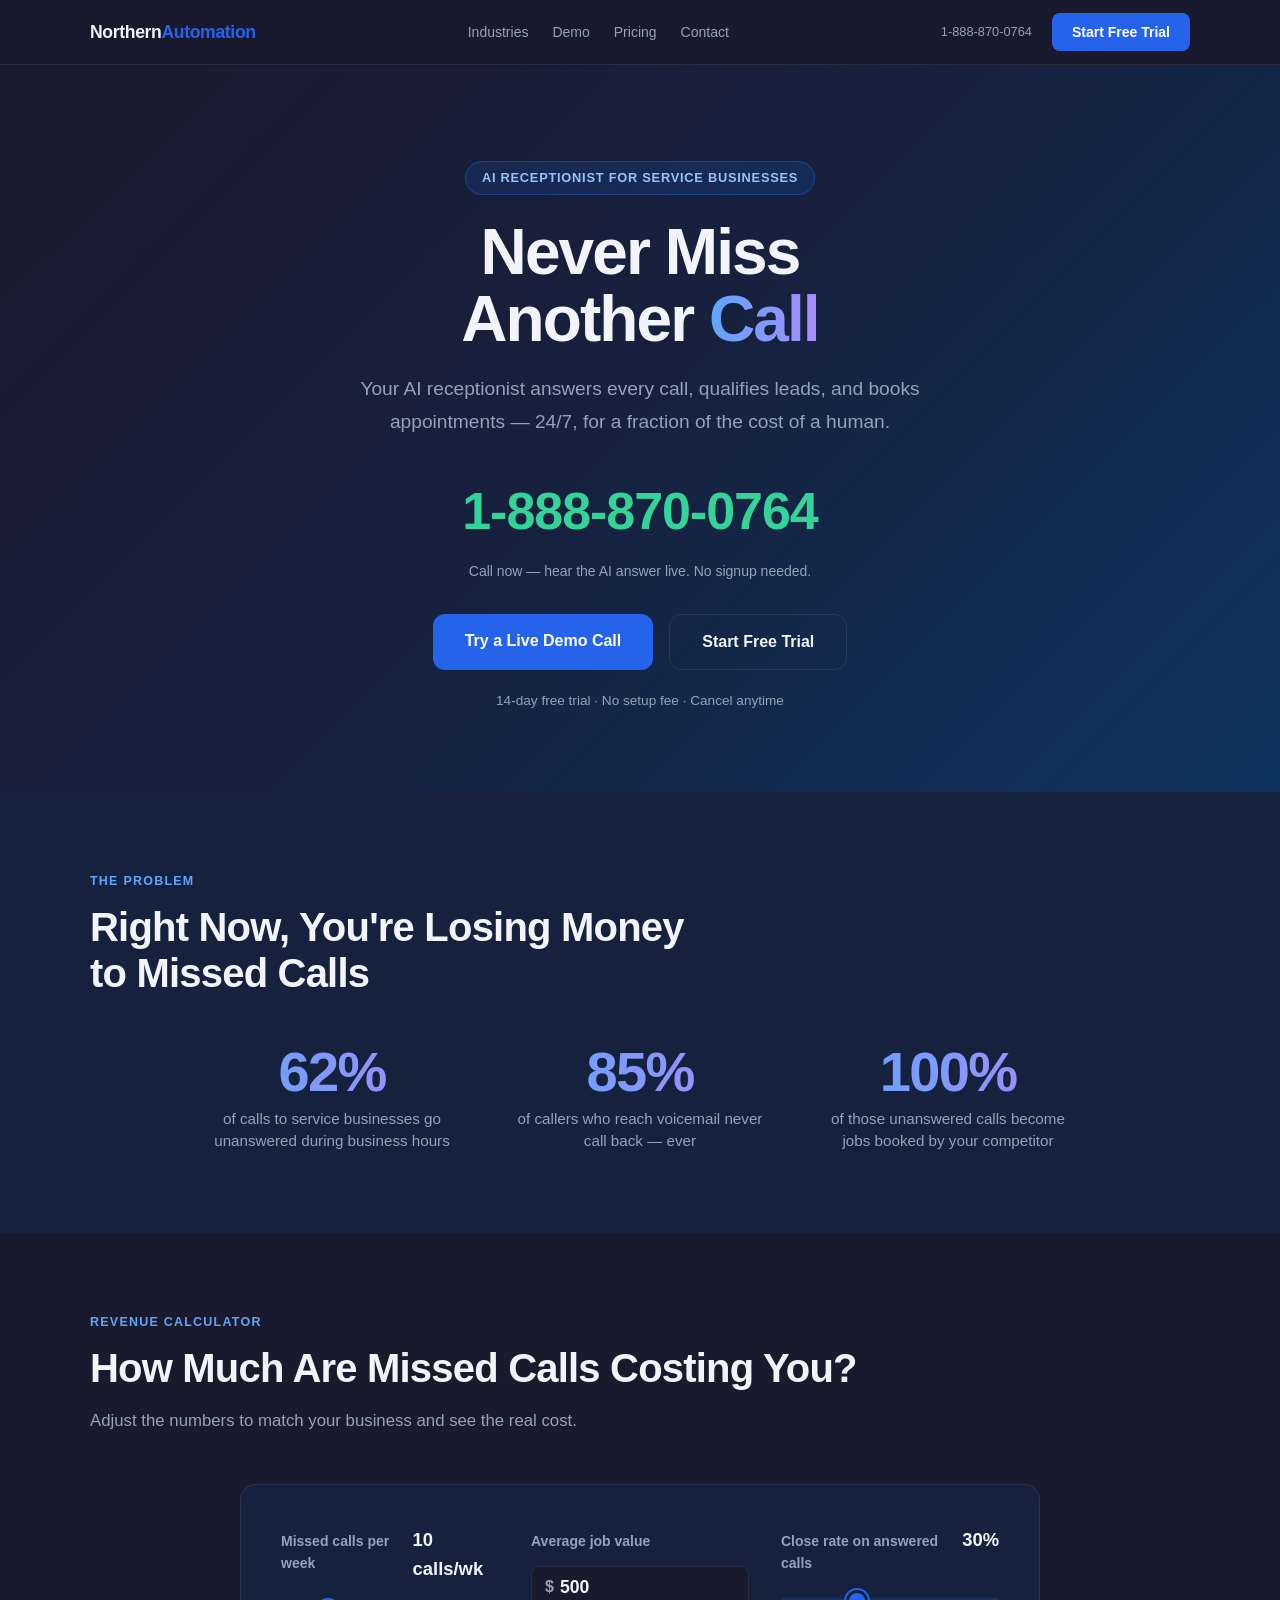
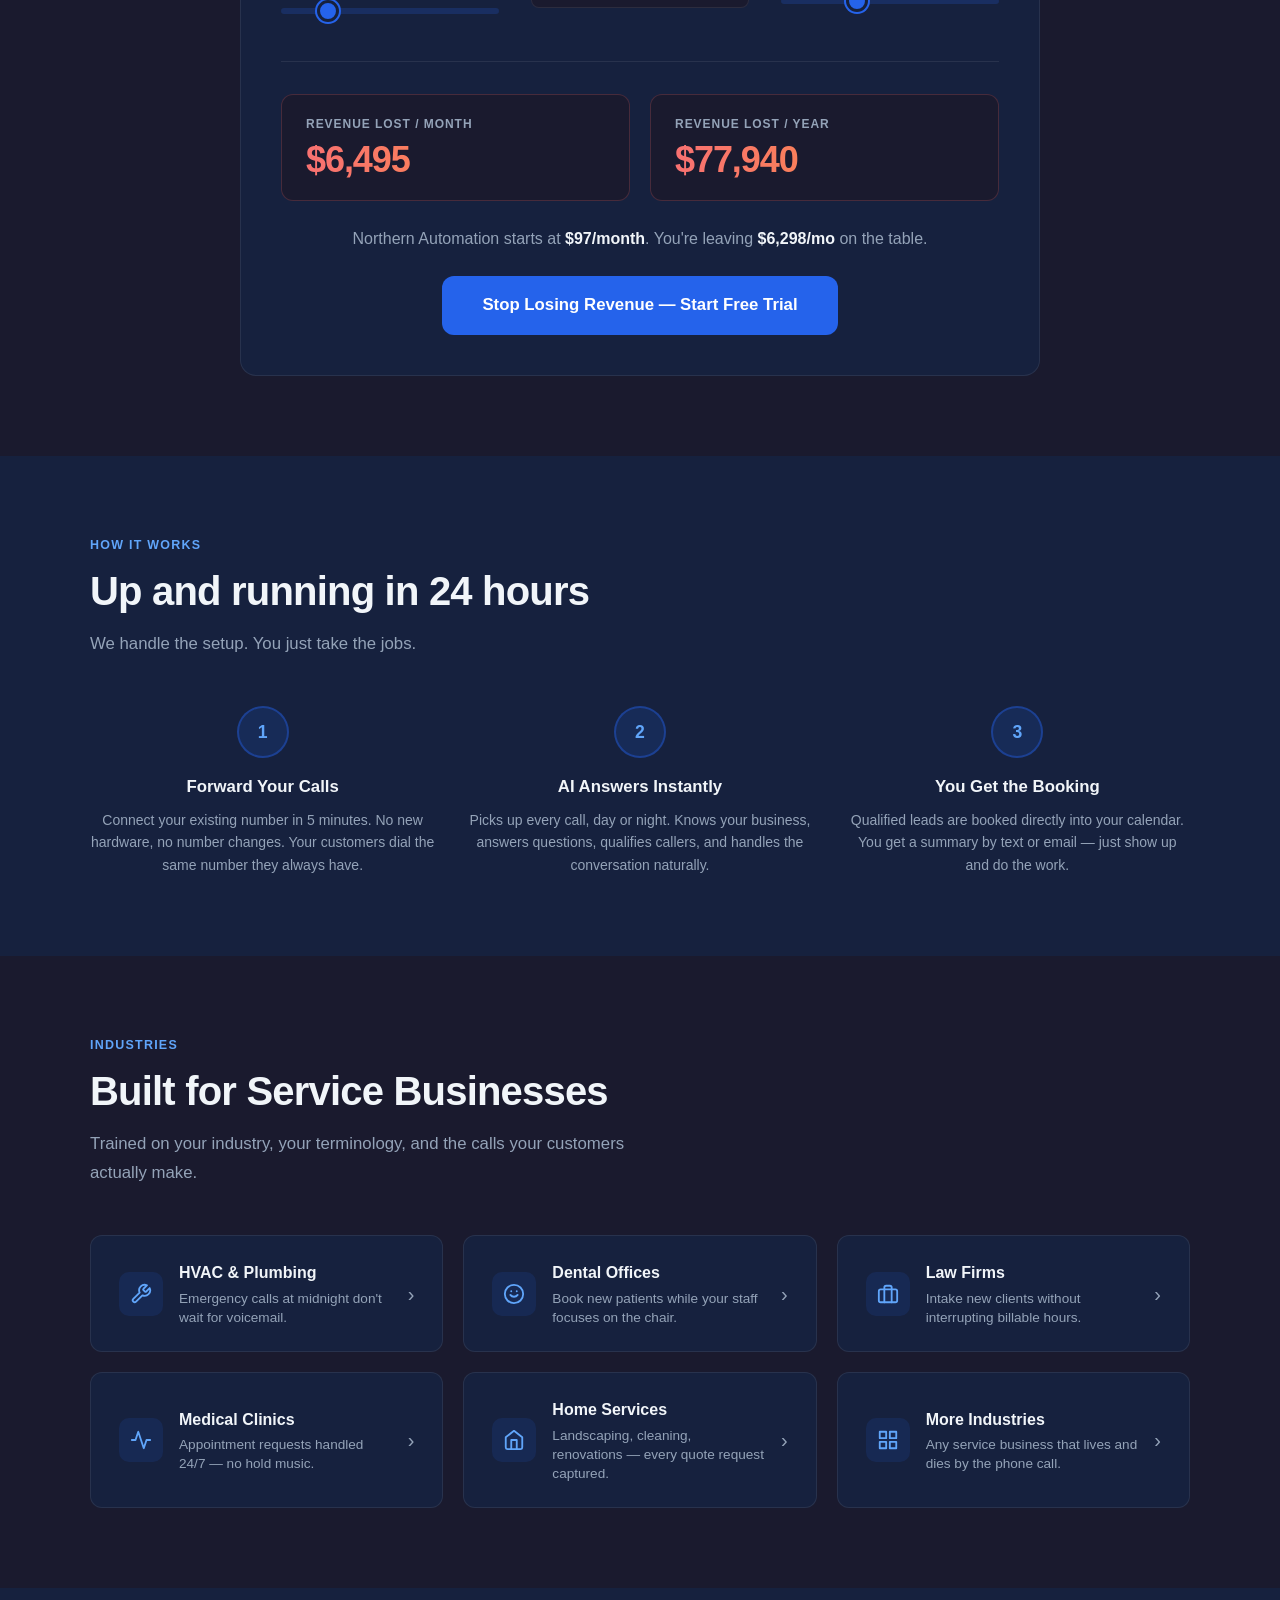
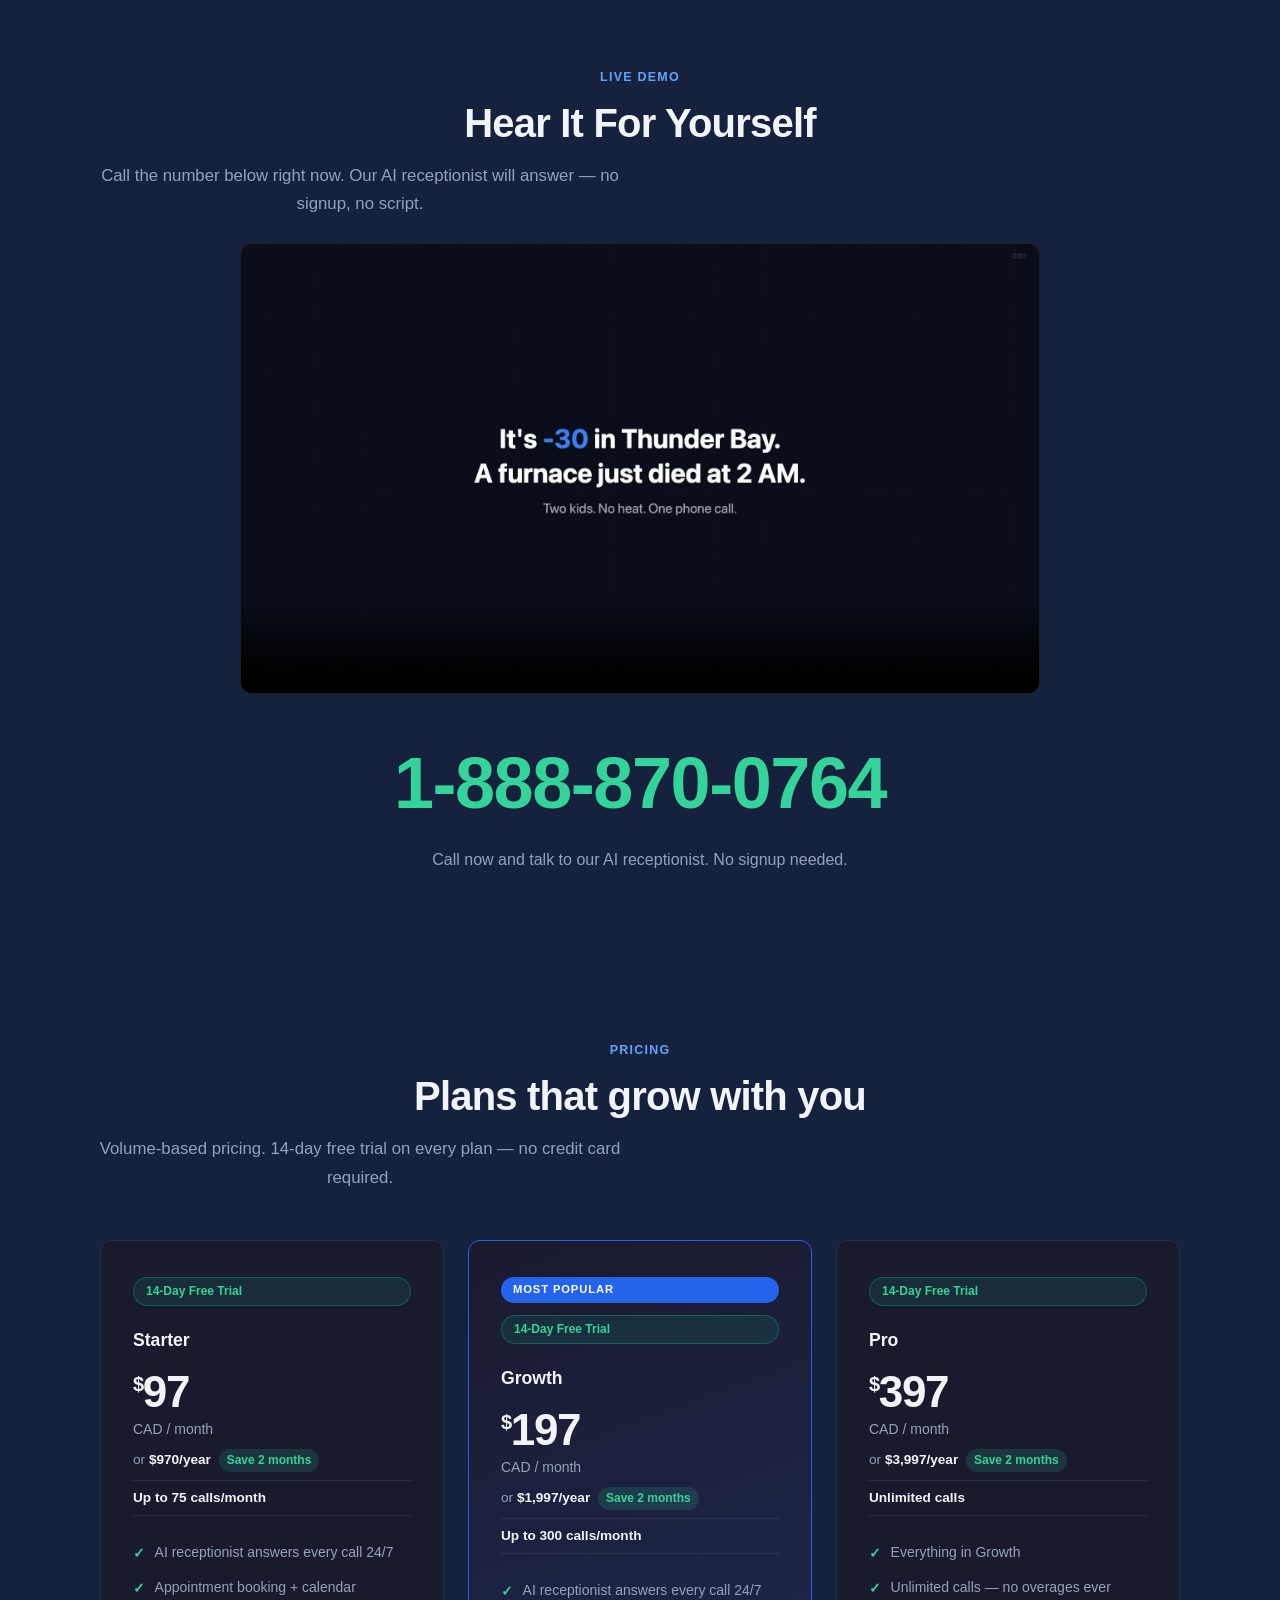
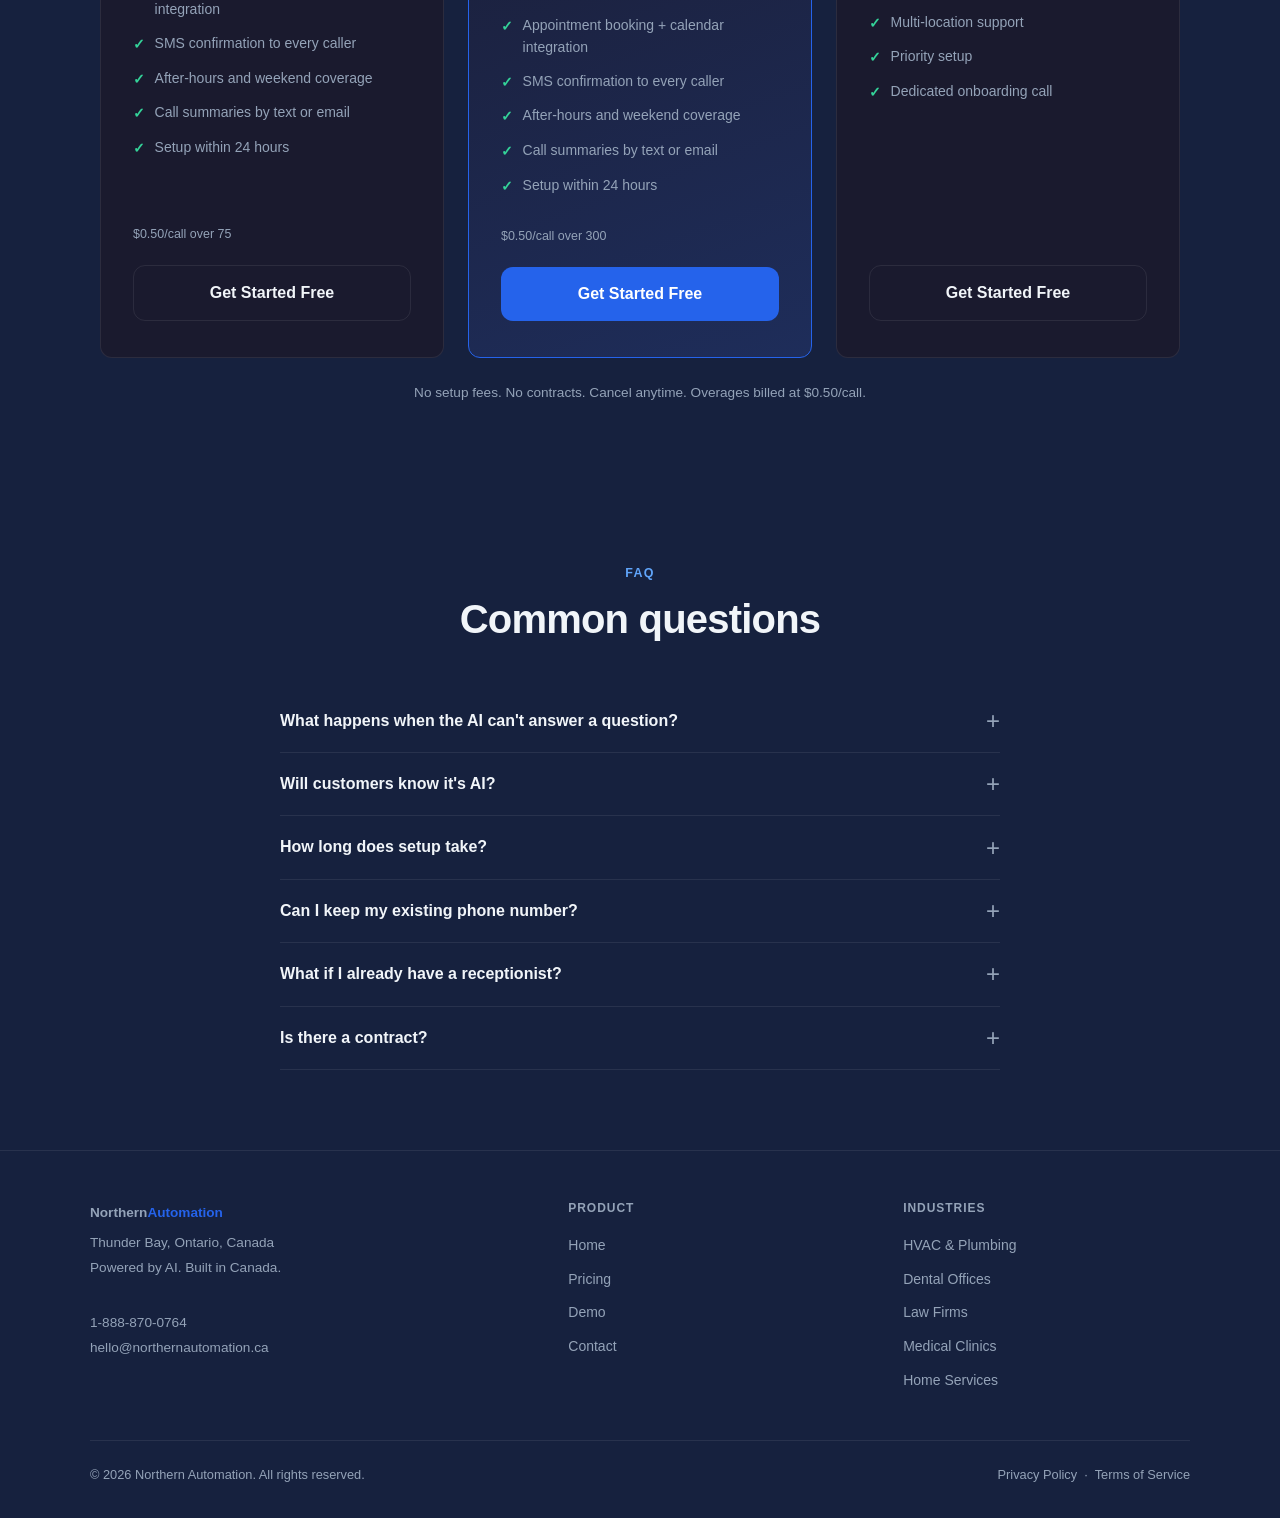
==== commit e2751f8a: "Three-tier pricing rollout: Starter, Growth, Pro - index.html: pricing section rebuilt with 3 tiers," ====
--- a/index.html
+++ b/index.html
@@ -74,7 +74,7 @@
 
     <div class="hero-buttons">
       <a href="#demo" class="btn-primary" data-plausible-event-name="Demo Scroll Click">Try a Live Demo Call</a>
-      <a href="https://webhook.northernautomation.ca/webhook/checkout?plan=monthly" class="btn-secondary" data-plausible-event-name="CTA Click">Start Free Trial</a>
+      <a href="https://webhook.northernautomation.ca/webhook/checkout?plan=growth-monthly" class="btn-secondary" data-plausible-event-name="CTA Click">Start Free Trial</a>
     </div>
     <p class="hero-note">14-day free trial &middot; No setup fee &middot; Cancel anytime</p>
   </section>
@@ -158,10 +158,10 @@
             </div>
           </div>
           <p class="calc-comparison">
-            Northern Automation costs <strong>$197/month</strong>. You're leaving <strong><span id="calcComparison">$6,298/mo</span></strong> on the table.
+            Northern Automation starts at <strong>$97/month</strong>. You're leaving <strong><span id="calcComparison">$6,298/mo</span></strong> on the table.
           </p>
           <div class="calc-cta-wrap">
-            <a href="https://webhook.northernautomation.ca/webhook/checkout?plan=monthly"
+            <a href="https://webhook.northernautomation.ca/webhook/checkout?plan=growth-monthly"
                class="btn-primary"
                data-plausible-event-name="CTA Click">Stop Losing Revenue — Start Free Trial</a>
           </div>
@@ -305,50 +305,79 @@
   <section class="pricing" id="pricing">
     <div class="container">
       <div class="section-label text-center">Pricing</div>
-      <h2 class="section-title text-center">Simple, flat-rate pricing</h2>
-      <p class="section-sub text-center">No per-minute fees. No contracts. No surprises.</p>
+      <h2 class="section-title text-center">Plans that grow with you</h2>
+      <p class="section-sub text-center">Volume-based pricing. 14-day free trial on every plan — no credit card required.</p>
 
       <div class="pricing-grid">
 
-        <!-- Monthly -->
+        <!-- Starter -->
         <div class="pricing-card">
           <div class="badge-trial">14-Day Free Trial</div>
-          <h3>Monthly</h3>
+          <h3>Starter</h3>
+          <div class="price"><sup>$</sup>97</div>
+          <div class="price-period">CAD / month</div>
+          <div class="price-annual">or <strong>$970/year</strong> <span class="badge-savings">Save 2 months</span></div>
+          <div class="price-volume">Up to 75 calls/month</div>
+          <ul class="pricing-features">
+            <li>AI receptionist answers every call 24/7</li>
+            <li>Appointment booking + calendar integration</li>
+            <li>SMS confirmation to every caller</li>
+            <li>After-hours and weekend coverage</li>
+            <li>Call summaries by text or email</li>
+            <li>Setup within 24 hours</li>
+          </ul>
+          <div class="price-overage">$0.50/call over 75</div>
+          <a href="https://webhook.northernautomation.ca/webhook/checkout?plan=starter-monthly"
+             class="btn-cta-outline"
+             data-plausible-event-name="CTA Click">Get Started Free</a>
+        </div>
+
+        <!-- Growth (Most Popular) -->
+        <div class="pricing-card featured">
+          <div class="badge-popular">Most Popular</div>
+          <div class="badge-trial">14-Day Free Trial</div>
+          <h3>Growth</h3>
           <div class="price"><sup>$</sup>197</div>
           <div class="price-period">CAD / month</div>
+          <div class="price-annual">or <strong>$1,997/year</strong> <span class="badge-savings">Save 2 months</span></div>
+          <div class="price-volume">Up to 300 calls/month</div>
           <ul class="pricing-features">
-            <li>AI receptionist answers every call</li>
-            <li>Lead qualification on every call</li>
-            <li>Google Calendar booking</li>
-            <li>Unlimited calls included</li>
-            <li>Setup included</li>
+            <li>AI receptionist answers every call 24/7</li>
+            <li>Appointment booking + calendar integration</li>
+            <li>SMS confirmation to every caller</li>
+            <li>After-hours and weekend coverage</li>
+            <li>Call summaries by text or email</li>
+            <li>Setup within 24 hours</li>
           </ul>
-          <a href="https://webhook.northernautomation.ca/webhook/checkout?plan=monthly"
+          <div class="price-overage">$0.50/call over 300</div>
+          <a href="https://webhook.northernautomation.ca/webhook/checkout?plan=growth-monthly"
+             class="btn-cta"
+             data-plausible-event-name="CTA Click">Get Started Free</a>
+        </div>
+
+        <!-- Pro -->
+        <div class="pricing-card">
+          <div class="badge-trial">14-Day Free Trial</div>
+          <h3>Pro</h3>
+          <div class="price"><sup>$</sup>397</div>
+          <div class="price-period">CAD / month</div>
+          <div class="price-annual">or <strong>$3,997/year</strong> <span class="badge-savings">Save 2 months</span></div>
+          <div class="price-volume">Unlimited calls</div>
+          <ul class="pricing-features">
+            <li>Everything in Growth</li>
+            <li>Unlimited calls — no overages ever</li>
+            <li>Multi-location support</li>
+            <li>Priority setup</li>
+            <li>Dedicated onboarding call</li>
+          </ul>
+          <div class="price-overage">&nbsp;</div>
+          <a href="https://webhook.northernautomation.ca/webhook/checkout?plan=pro-monthly"
              class="btn-cta-outline"
              data-plausible-event-name="CTA Click">Get Started Free</a>
         </div>
 
-        <!-- Annual -->
-        <div class="pricing-card featured">
-          <div class="badge-best">Best Value</div>
-          <div class="badge-trial">14-Day Free Trial</div>
-          <h3>Annual</h3>
-          <div class="price"><sup>$</sup>1,997</div>
-          <div class="price-period">CAD / year</div>
-          <div class="price-savings">Save $367/year vs monthly</div>
-          <ul class="pricing-features">
-            <li>Everything in Monthly</li>
-            <li>Priority onboarding</li>
-            <li>Dedicated support</li>
-            <li>Lock in today's rate</li>
-          </ul>
-          <a href="https://webhook.northernautomation.ca/webhook/checkout?plan=annual"
-             class="btn-cta"
-             data-plausible-event-name="CTA Click">Get Started Free</a>
-        </div>
-
-      </div>
-      <p class="pricing-note">All prices in Canadian dollars &middot; 14-day free trial on all plans &middot; No setup fees &middot; Cancel anytime</p>
+      </div>
+      <p class="pricing-note">No setup fees. No contracts. Cancel anytime. Overages billed at $0.50/call.</p>
     </div>
   </section>
 
--- a/styles.css
+++ b/styles.css
@@ -633,10 +633,10 @@
 .pricing { background: var(--bg2); }
 .pricing-grid {
   display: grid;
-  grid-template-columns: repeat(auto-fit, minmax(300px, 1fr));
+  grid-template-columns: repeat(3, 1fr);
   gap: 1.5rem;
   margin-top: 3rem;
-  max-width: 760px;
+  max-width: 1080px;
   margin-left: auto;
   margin-right: auto;
 }
@@ -647,6 +647,8 @@
   padding: 2.25rem 2rem;
   position: relative;
   transition: transform 0.2s;
+  display: flex;
+  flex-direction: column;
 }
 .pricing-card:hover { transform: translateY(-3px); }
 .pricing-card.featured {
@@ -663,15 +665,54 @@
   margin: 0.5rem 0 0.25rem;
 }
 .price sup { font-size: 1.25rem; font-weight: 700; vertical-align: super; line-height: 0; }
-.price-period { font-size: 0.875rem; color: var(--muted); margin-bottom: 0.75rem; }
+.price-period { font-size: 0.875rem; color: var(--muted); margin-bottom: 0.5rem; }
+.price-annual { font-size: 0.85rem; color: var(--muted); margin-bottom: 0.5rem; }
+.price-annual strong { color: var(--text); }
+.badge-savings {
+  display: inline-block;
+  background: rgba(52, 211, 153, 0.15);
+  color: var(--green);
+  font-size: 0.75rem;
+  font-weight: 700;
+  padding: 2px 8px;
+  border-radius: 20px;
+  margin-left: 4px;
+}
+.badge-popular {
+  display: inline-block;
+  background: var(--accent);
+  color: #fff;
+  font-size: 0.7rem;
+  font-weight: 700;
+  text-transform: uppercase;
+  letter-spacing: 0.08em;
+  padding: 4px 12px;
+  border-radius: 20px;
+  margin-bottom: 0.75rem;
+}
+.price-volume {
+  font-size: 0.85rem;
+  font-weight: 600;
+  color: var(--text);
+  margin-bottom: 1.25rem;
+  padding: 6px 0;
+  border-top: 1px solid var(--border);
+  border-bottom: 1px solid var(--border);
+}
+.price-overage {
+  font-size: 0.78rem;
+  color: var(--muted);
+  margin-bottom: 1.25rem;
+  min-height: 1.2em;
+}
 .price-savings { font-size: 0.85rem; color: var(--green); font-weight: 600; margin-bottom: 1.5rem; }
-.pricing-features { list-style: none; margin-bottom: 2rem; }
+.pricing-features { list-style: none; margin-bottom: 1.5rem; flex: 1; }
 .pricing-features li {
-  font-size: 0.9rem;
-  color: var(--muted);
-  padding: 0.4rem 0;
-  display: flex;
-  align-items: center;
+  font-size: 0.875rem;
+  color: var(--muted);
+  padding: 0.35rem 0;
+  display: flex;
+  align-items: flex-start;
   gap: 0.6rem;
 }
 .pricing-features li::before {
@@ -679,6 +720,7 @@
   color: var(--green);
   font-weight: 700;
   flex-shrink: 0;
+  margin-top: 1px;
 }
 .pricing-note {
   text-align: center;
@@ -1040,6 +1082,7 @@
   .calc-card { padding: 1.75rem 1.25rem; }
   .calc-output-grid { grid-template-columns: 1fr; }
   .pricing-grid { grid-template-columns: 1fr; }
+  .pricing-card.featured { order: -1; }
   .stats-bar { gap: 1.5rem; flex-direction: column; align-items: center; }
   .stats-block { gap: 2rem; flex-direction: column; align-items: center; }
   nav { padding: 0 1.25rem; }
@@ -1053,6 +1096,9 @@
   .footer-bottom { flex-direction: column; text-align: center; }
   .card-centered { padding: 2rem 1.5rem; }
 }
+.video-wrapper { overflow: hidden; }
+.video-wrapper video { max-width: 100%; width: 100%; height: auto; display: block; }
+
 @media (max-width: 480px) {
   .hero-buttons { flex-direction: column; align-items: center; }
   .vertical-buttons { flex-direction: column; align-items: center; }
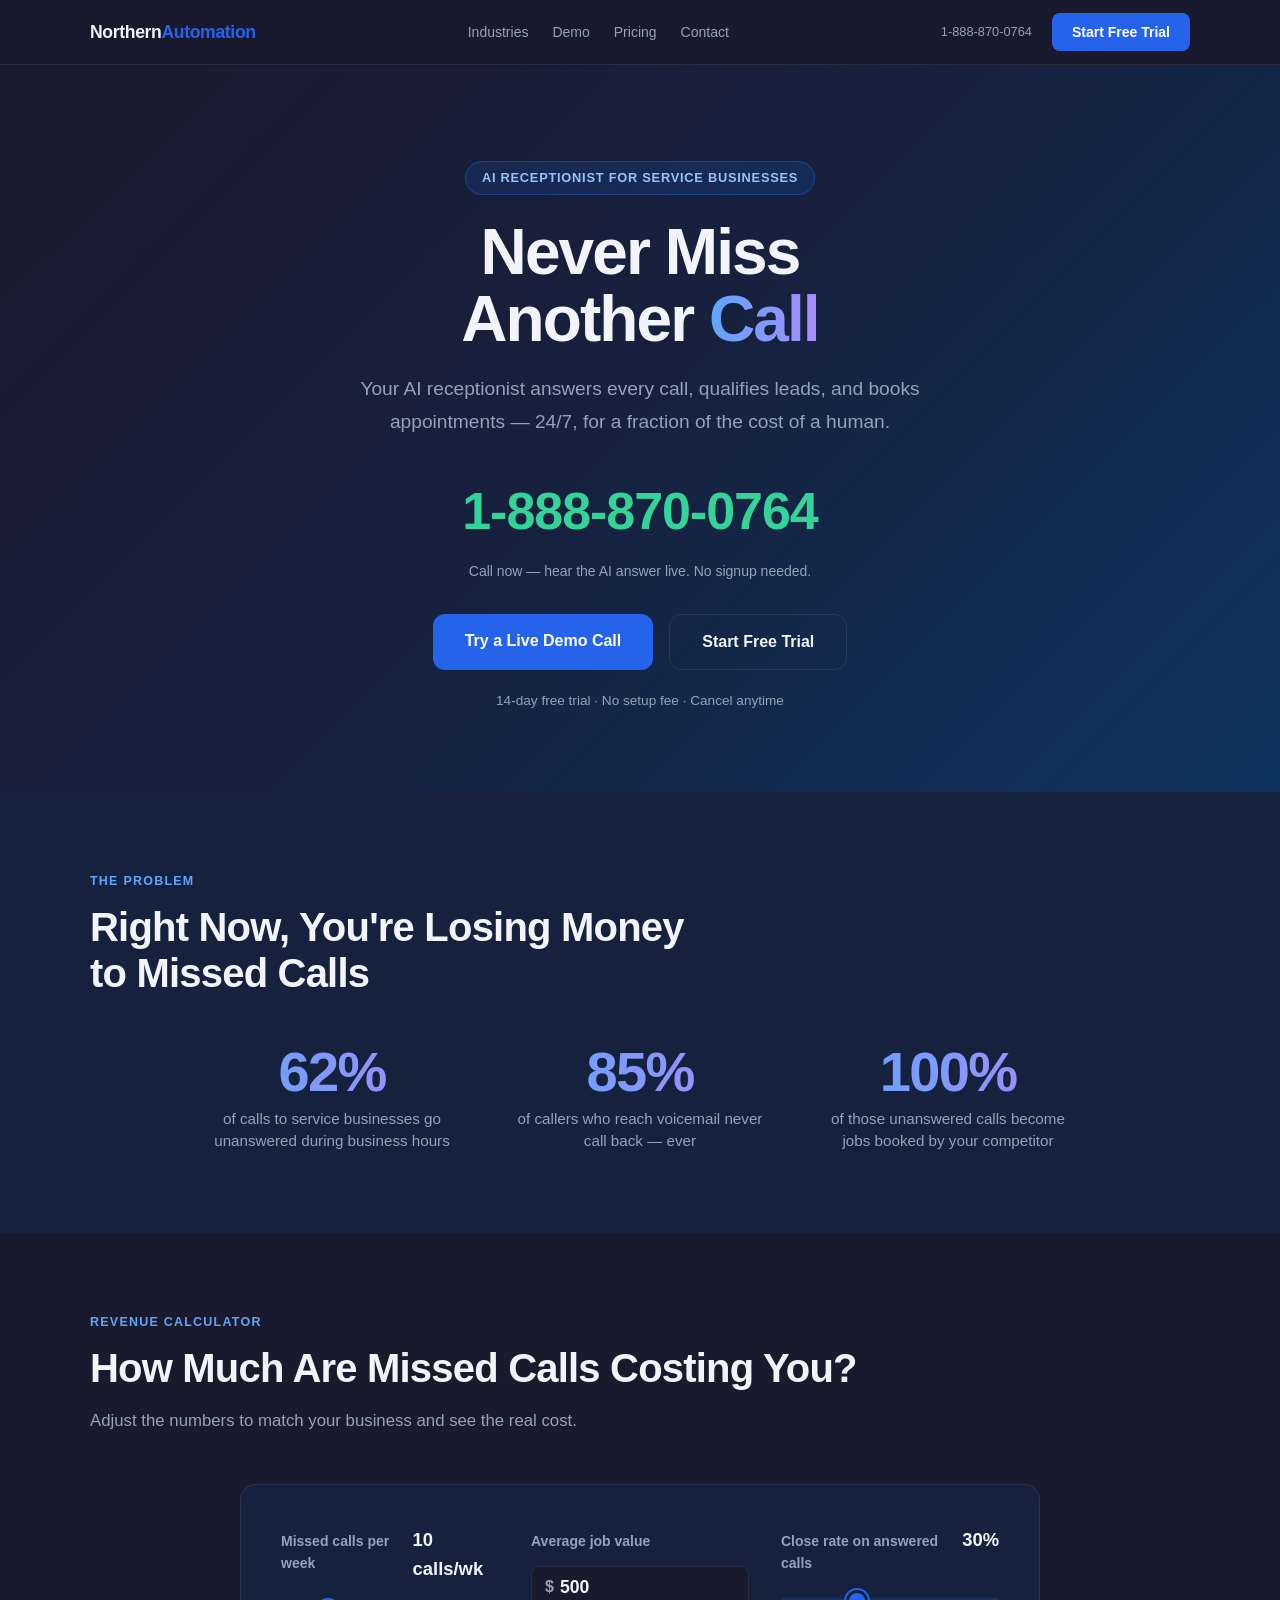
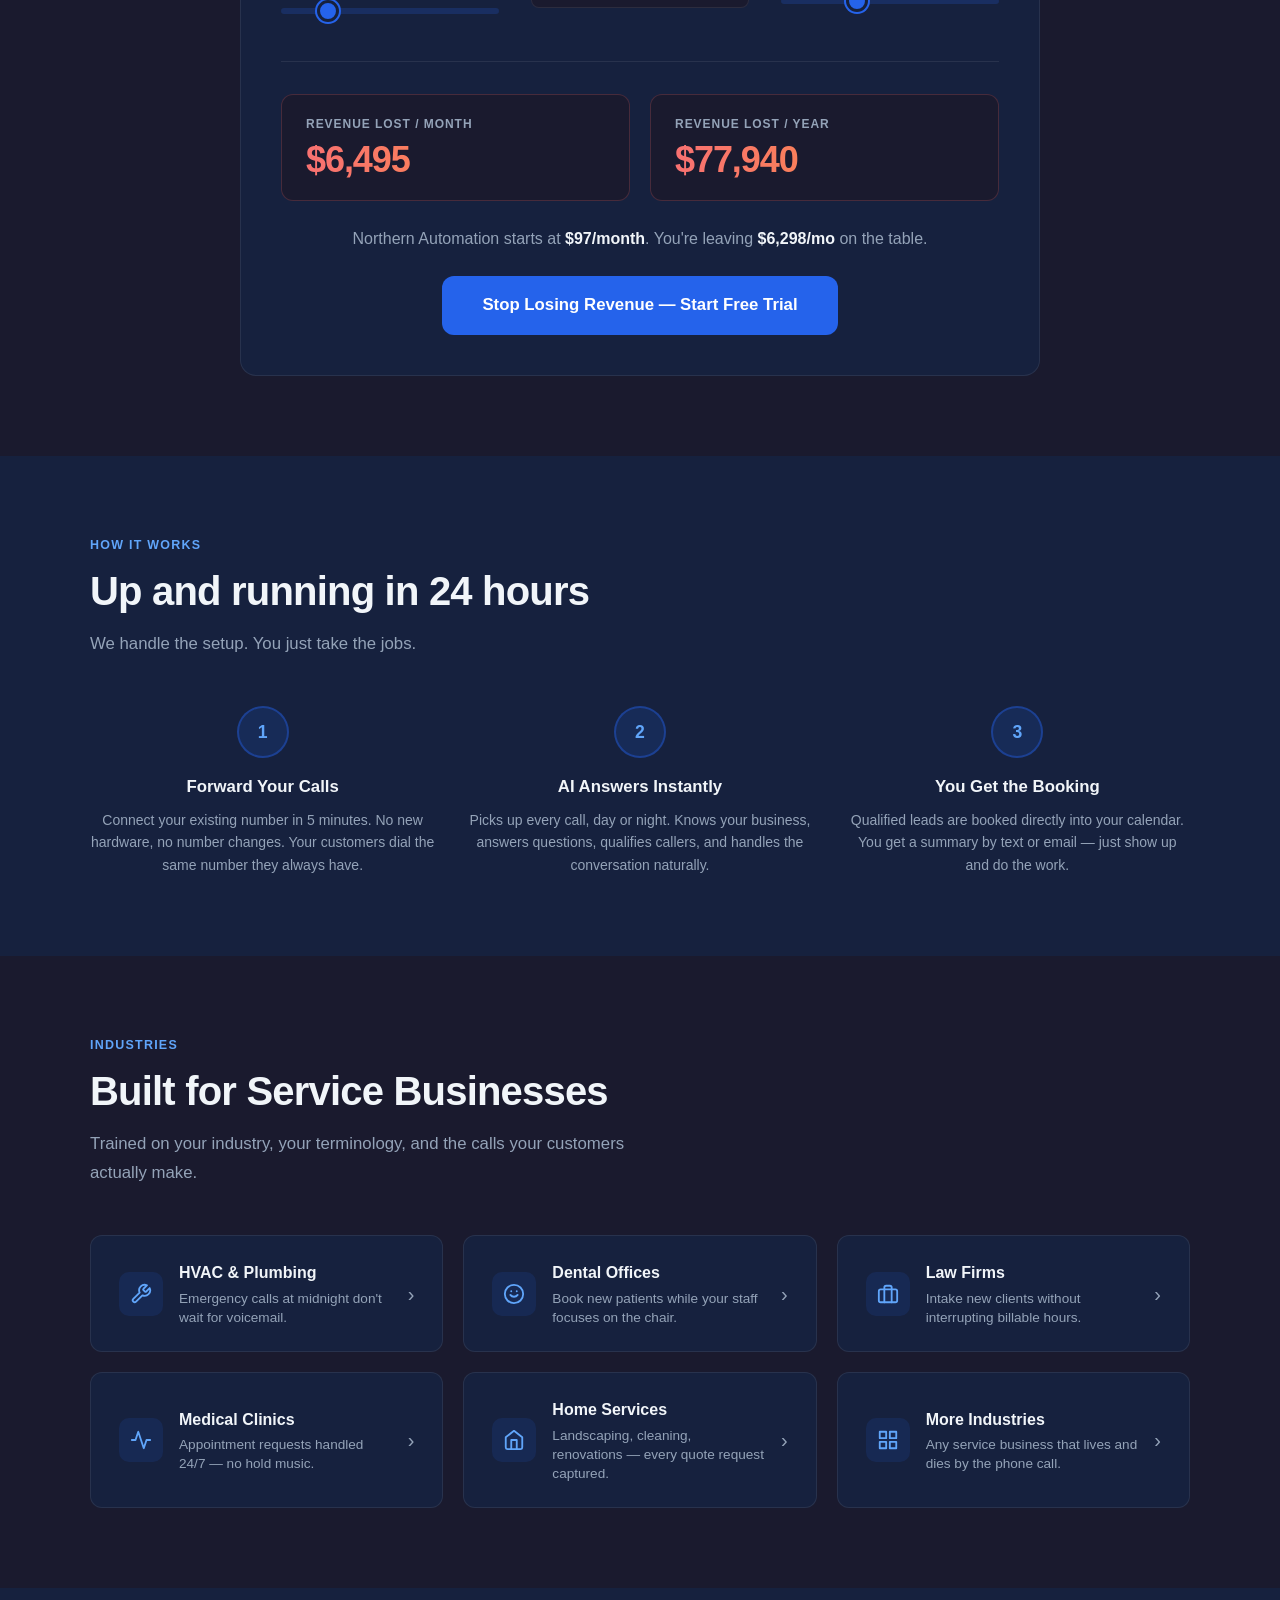
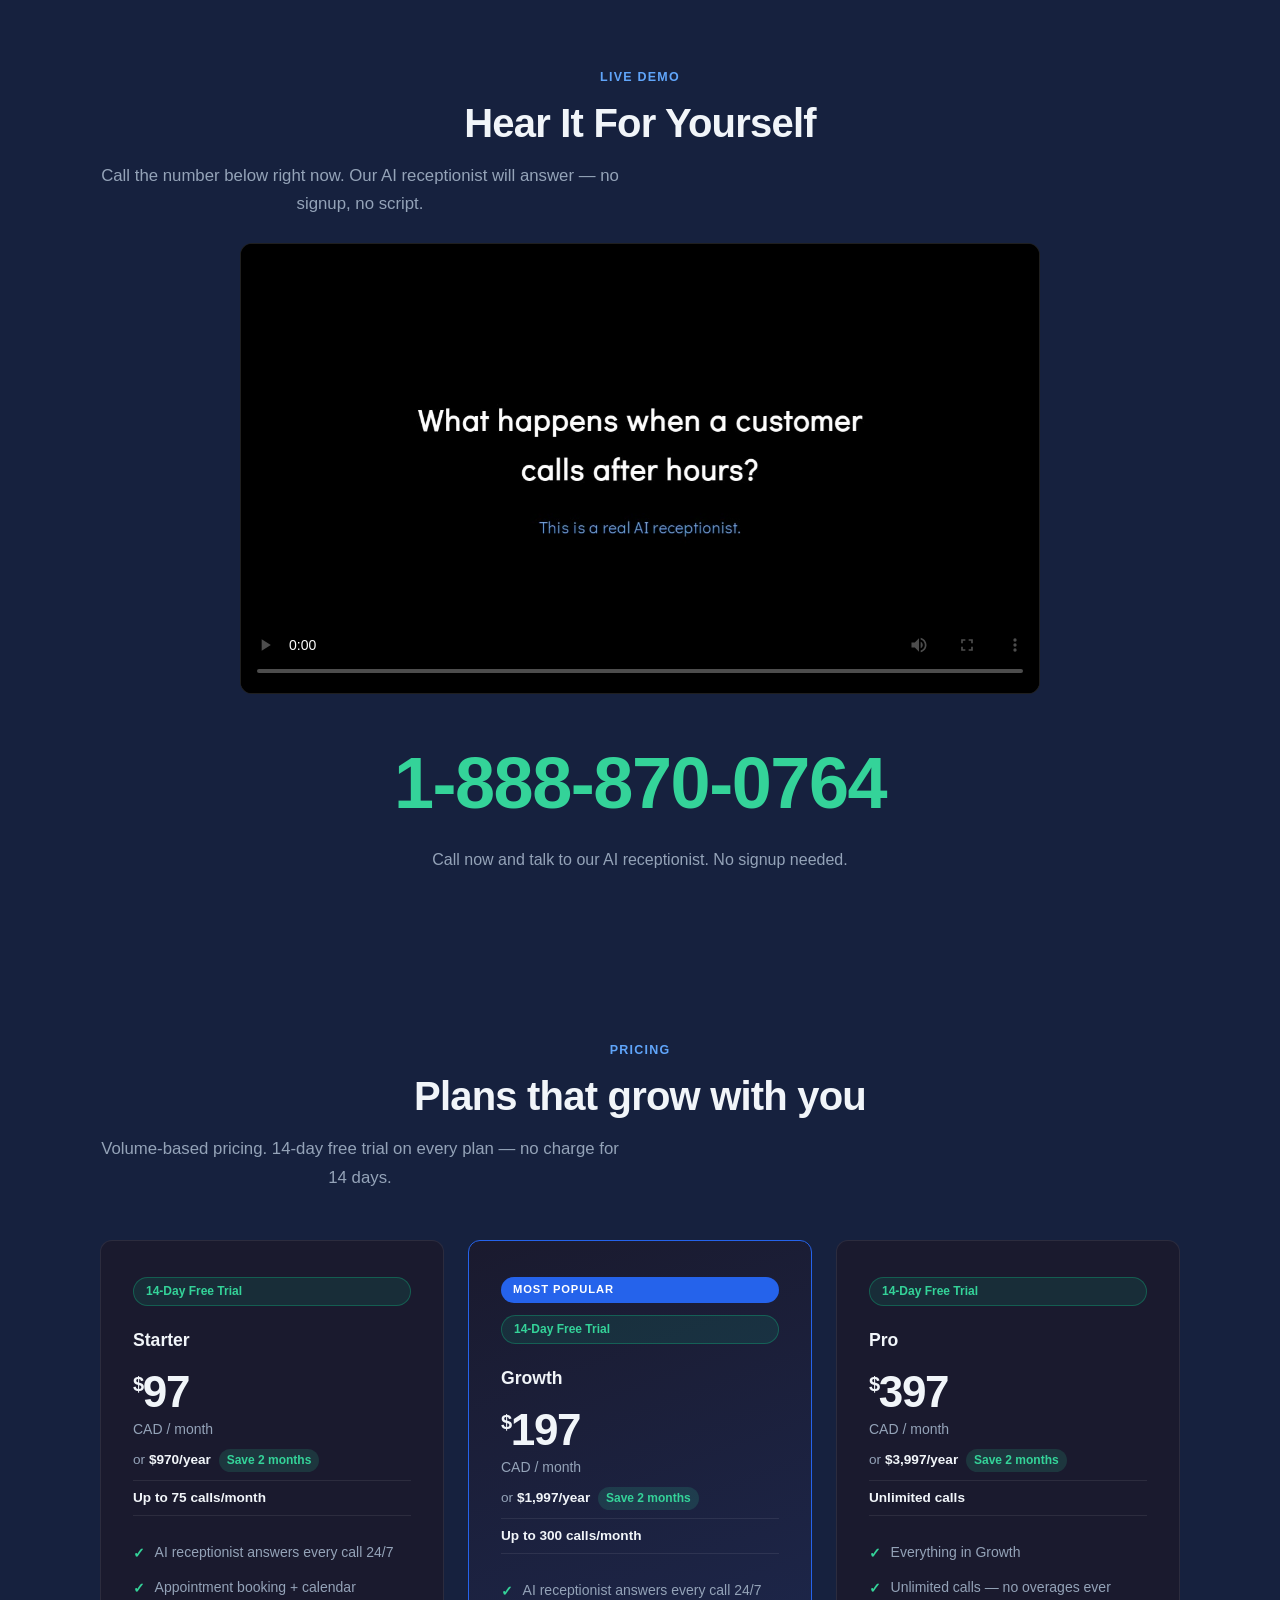
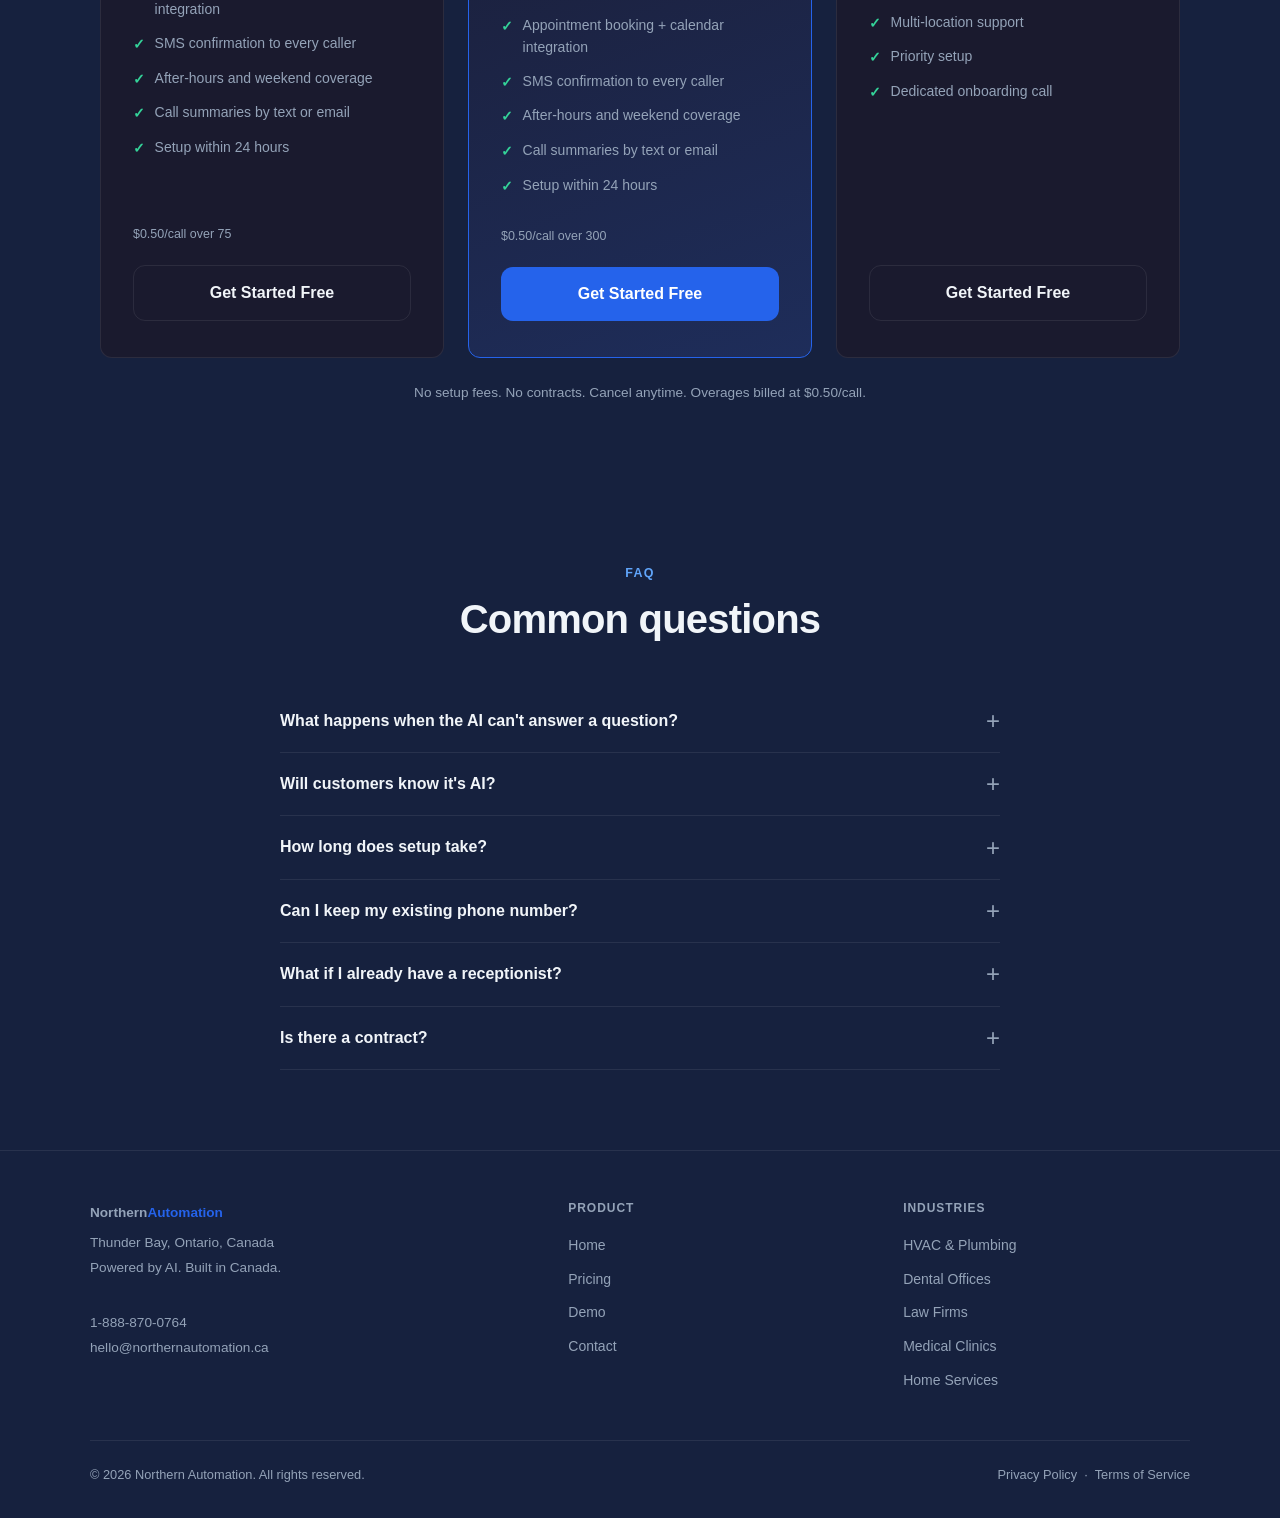
==== commit e8064950: "Fix checkout funnel: restore CTA, onboarding form, video, copy - Fix 1 (downstream): all CTAs now po" ====
--- a/index.html
+++ b/index.html
@@ -306,7 +306,7 @@
     <div class="container">
       <div class="section-label text-center">Pricing</div>
       <h2 class="section-title text-center">Plans that grow with you</h2>
-      <p class="section-sub text-center">Volume-based pricing. 14-day free trial on every plan — no credit card required.</p>
+      <p class="section-sub text-center">Volume-based pricing. 14-day free trial on every plan — no charge for 14 days.</p>
 
       <div class="pricing-grid">
 
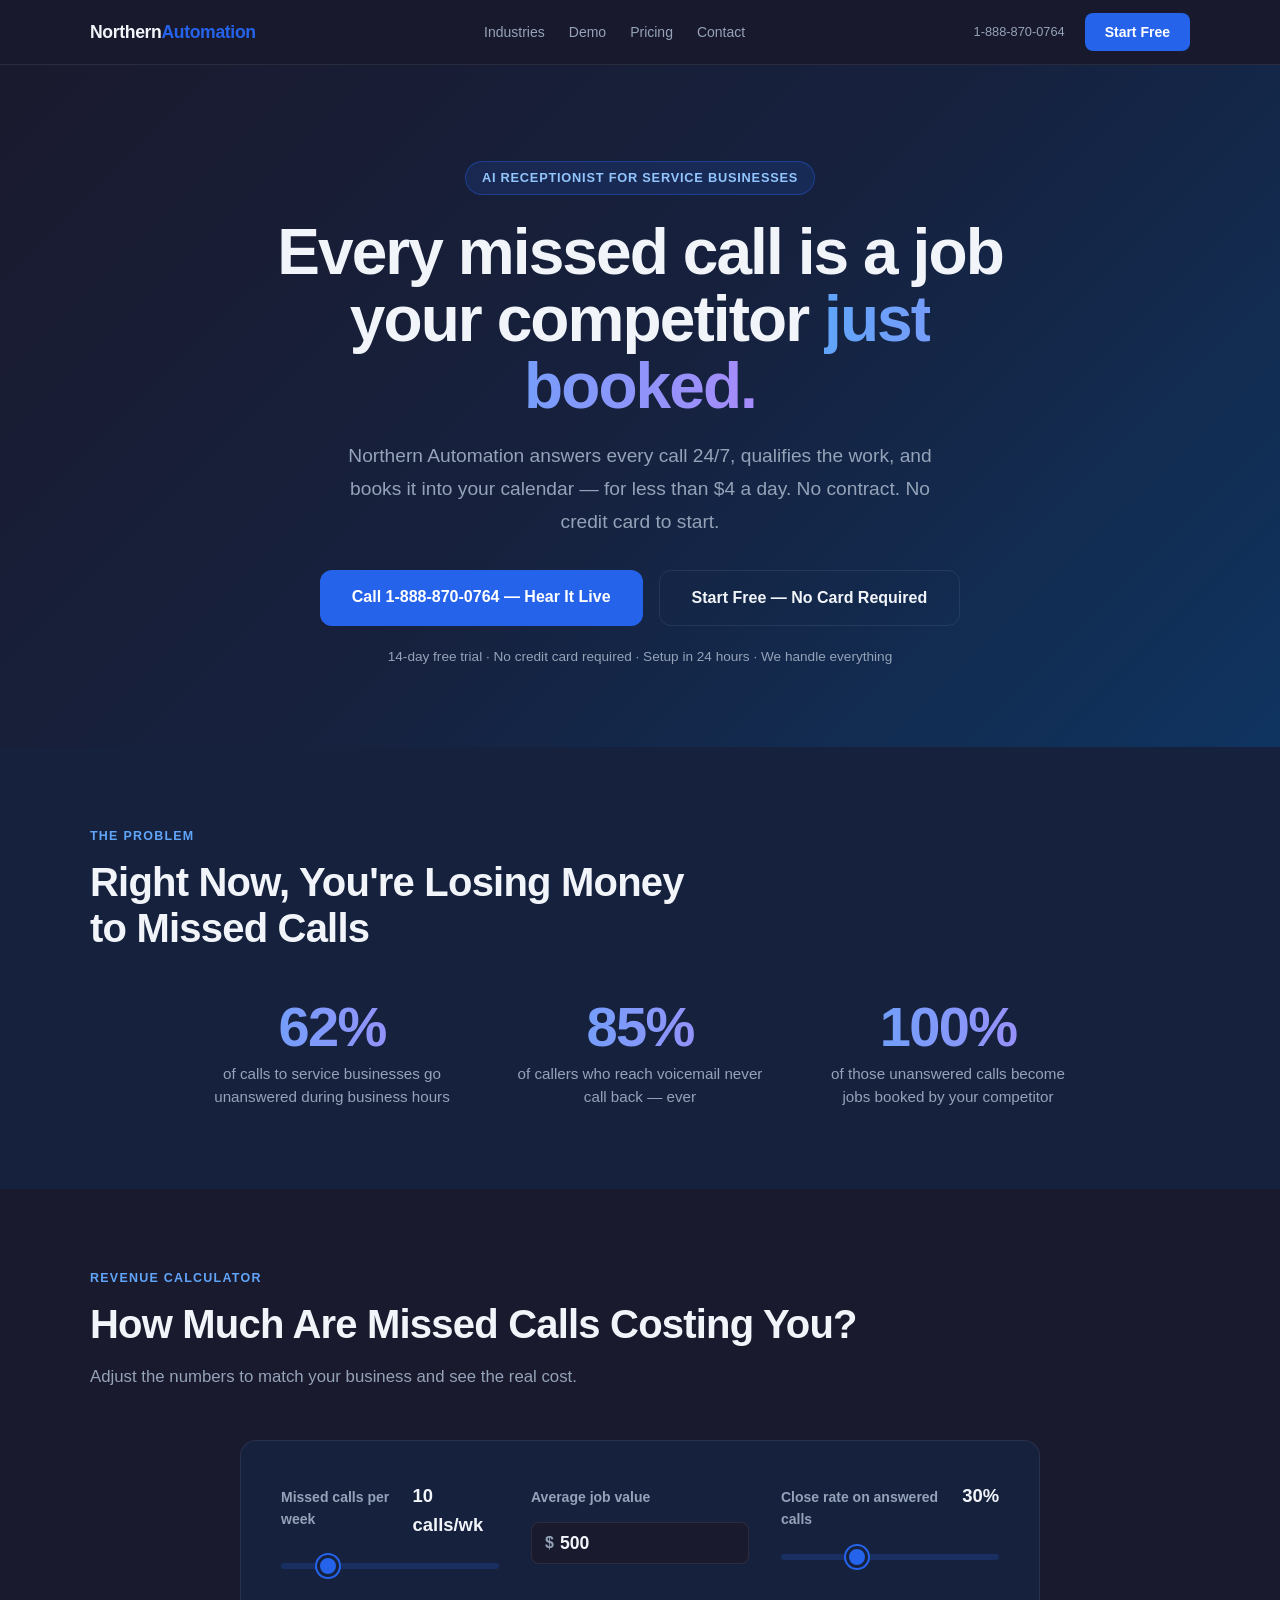
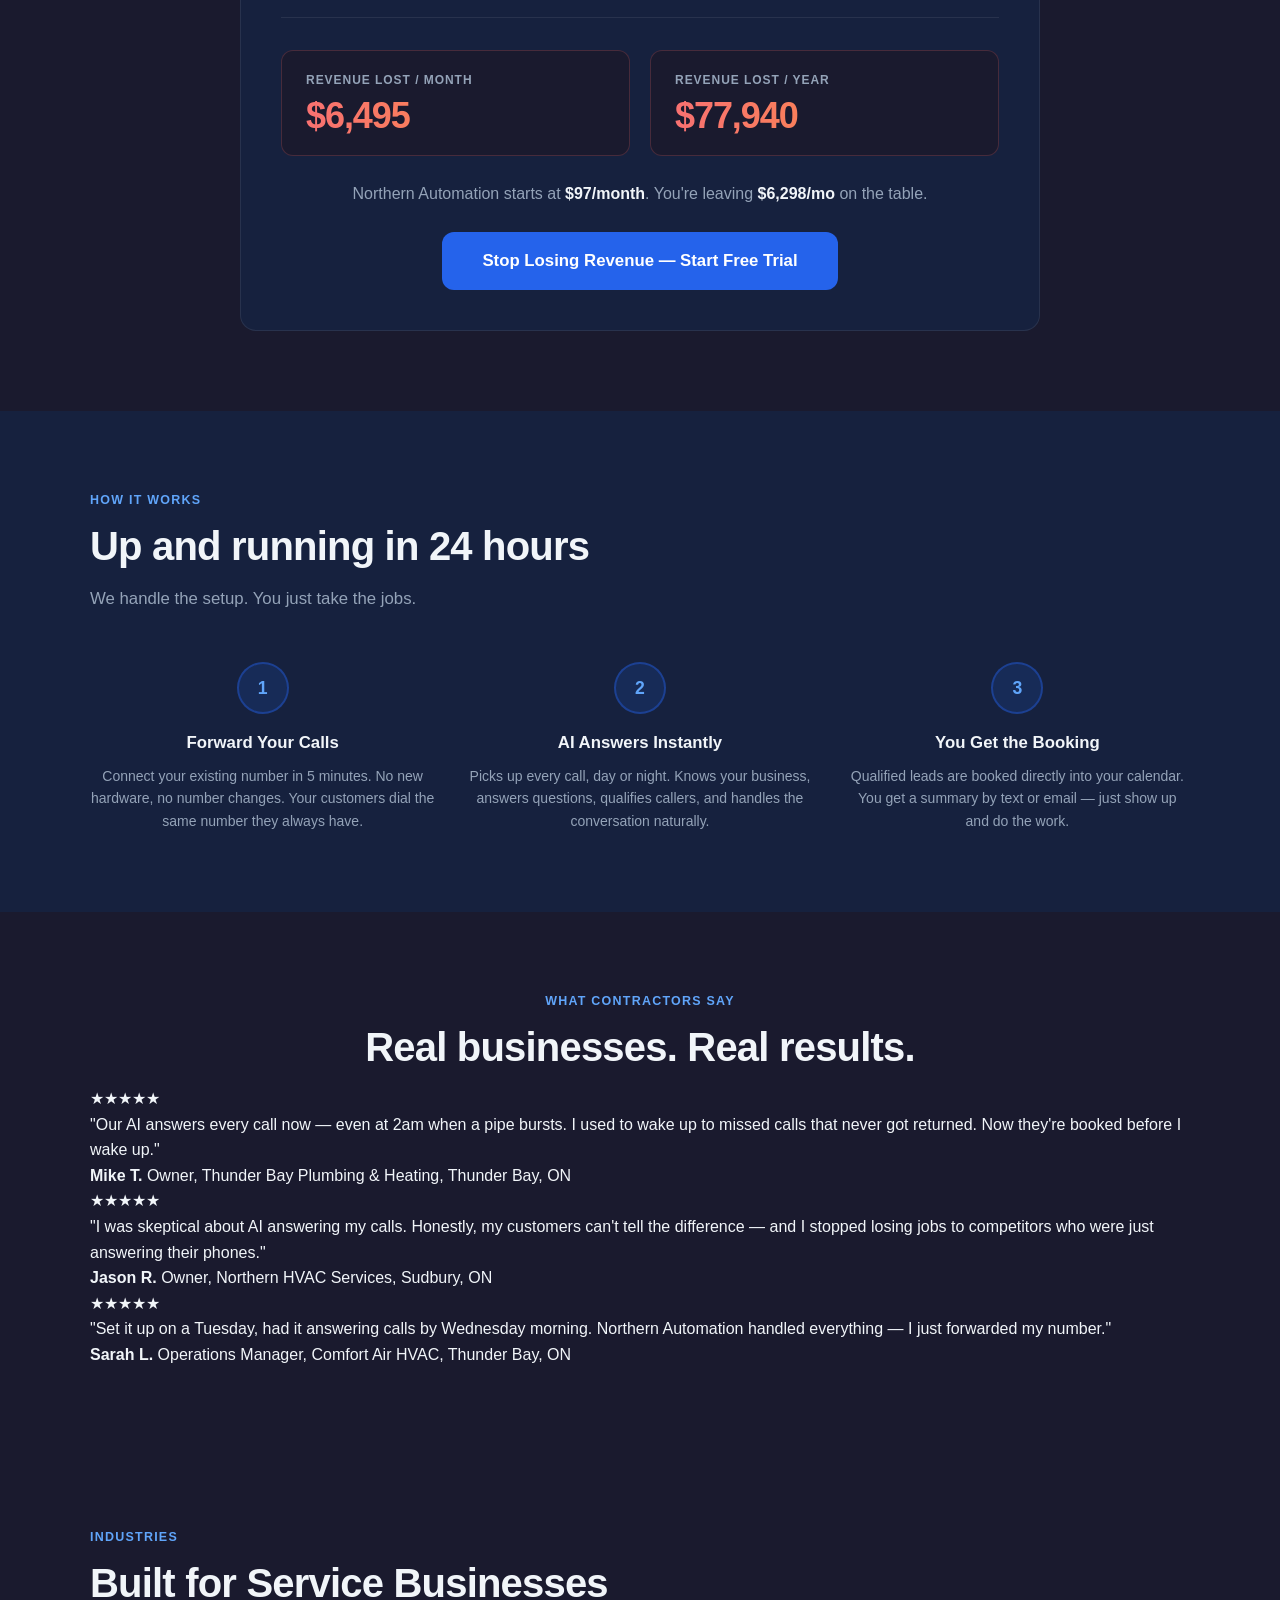
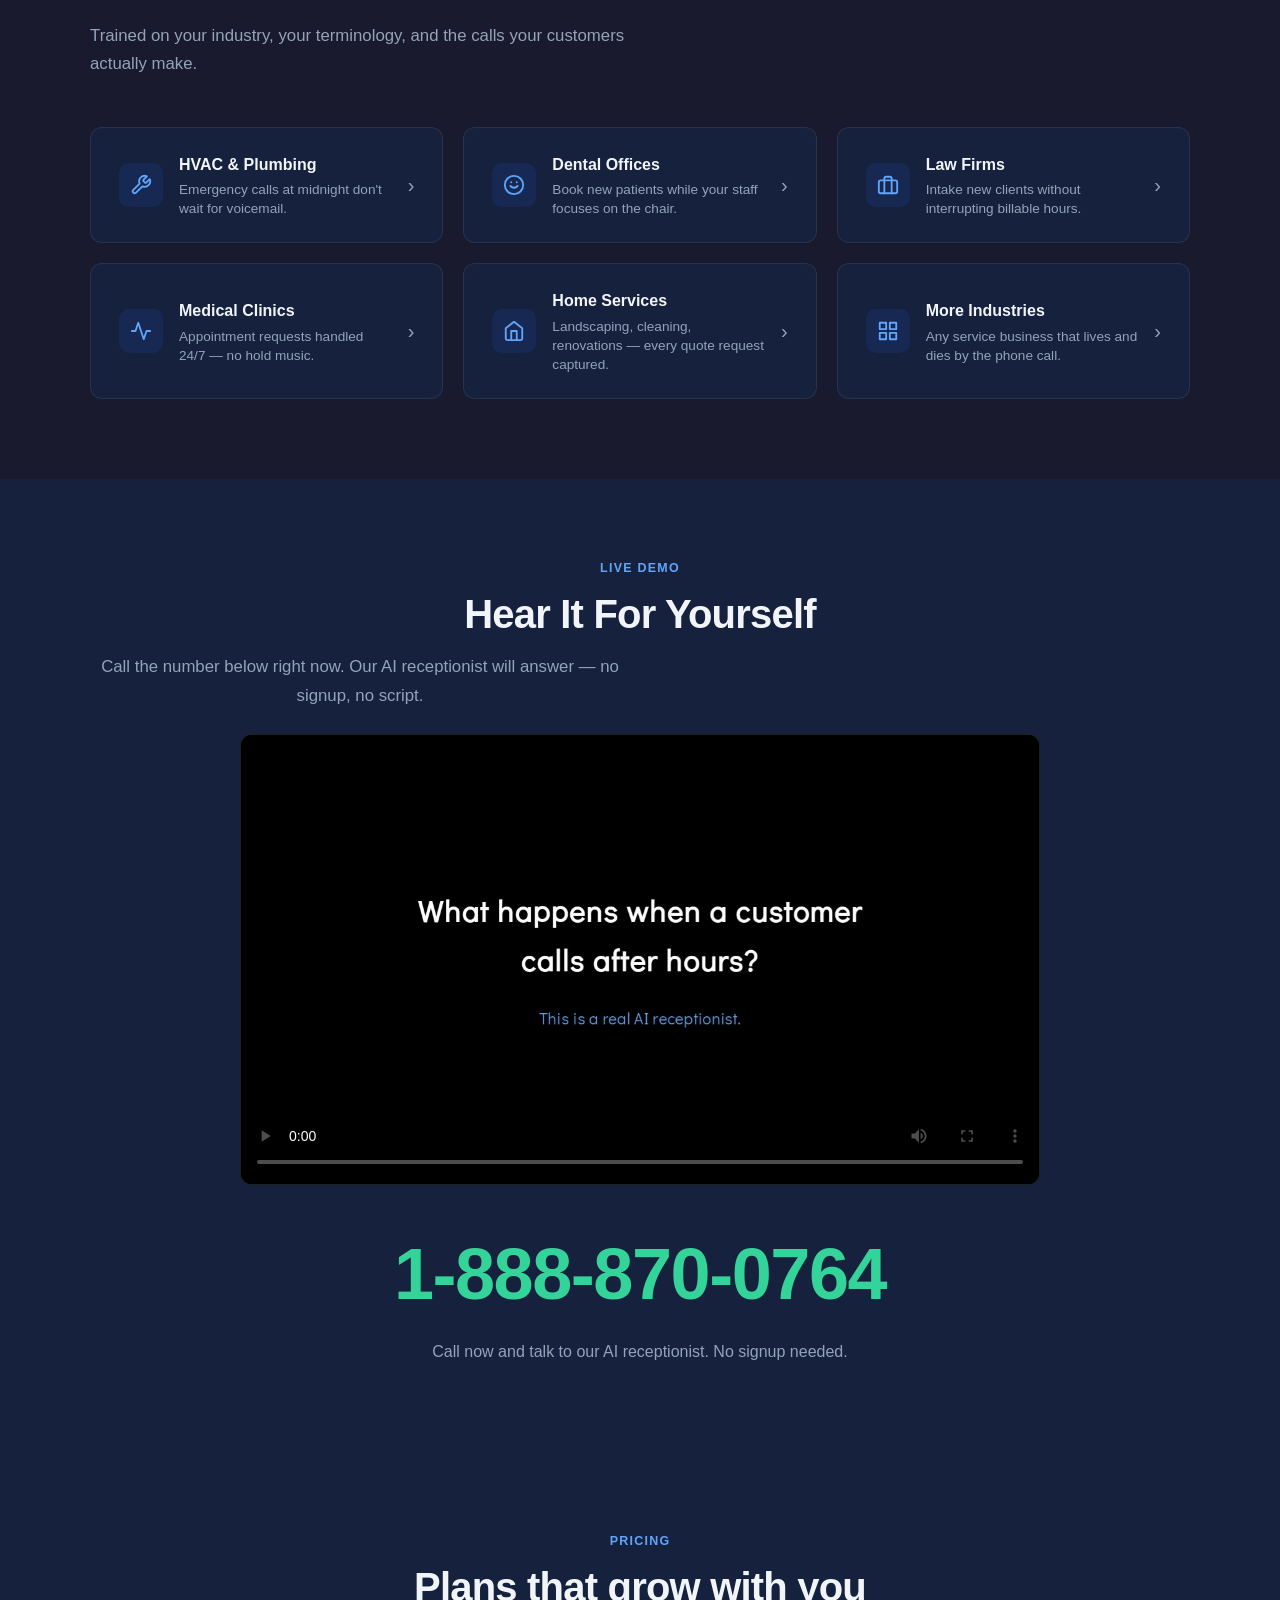
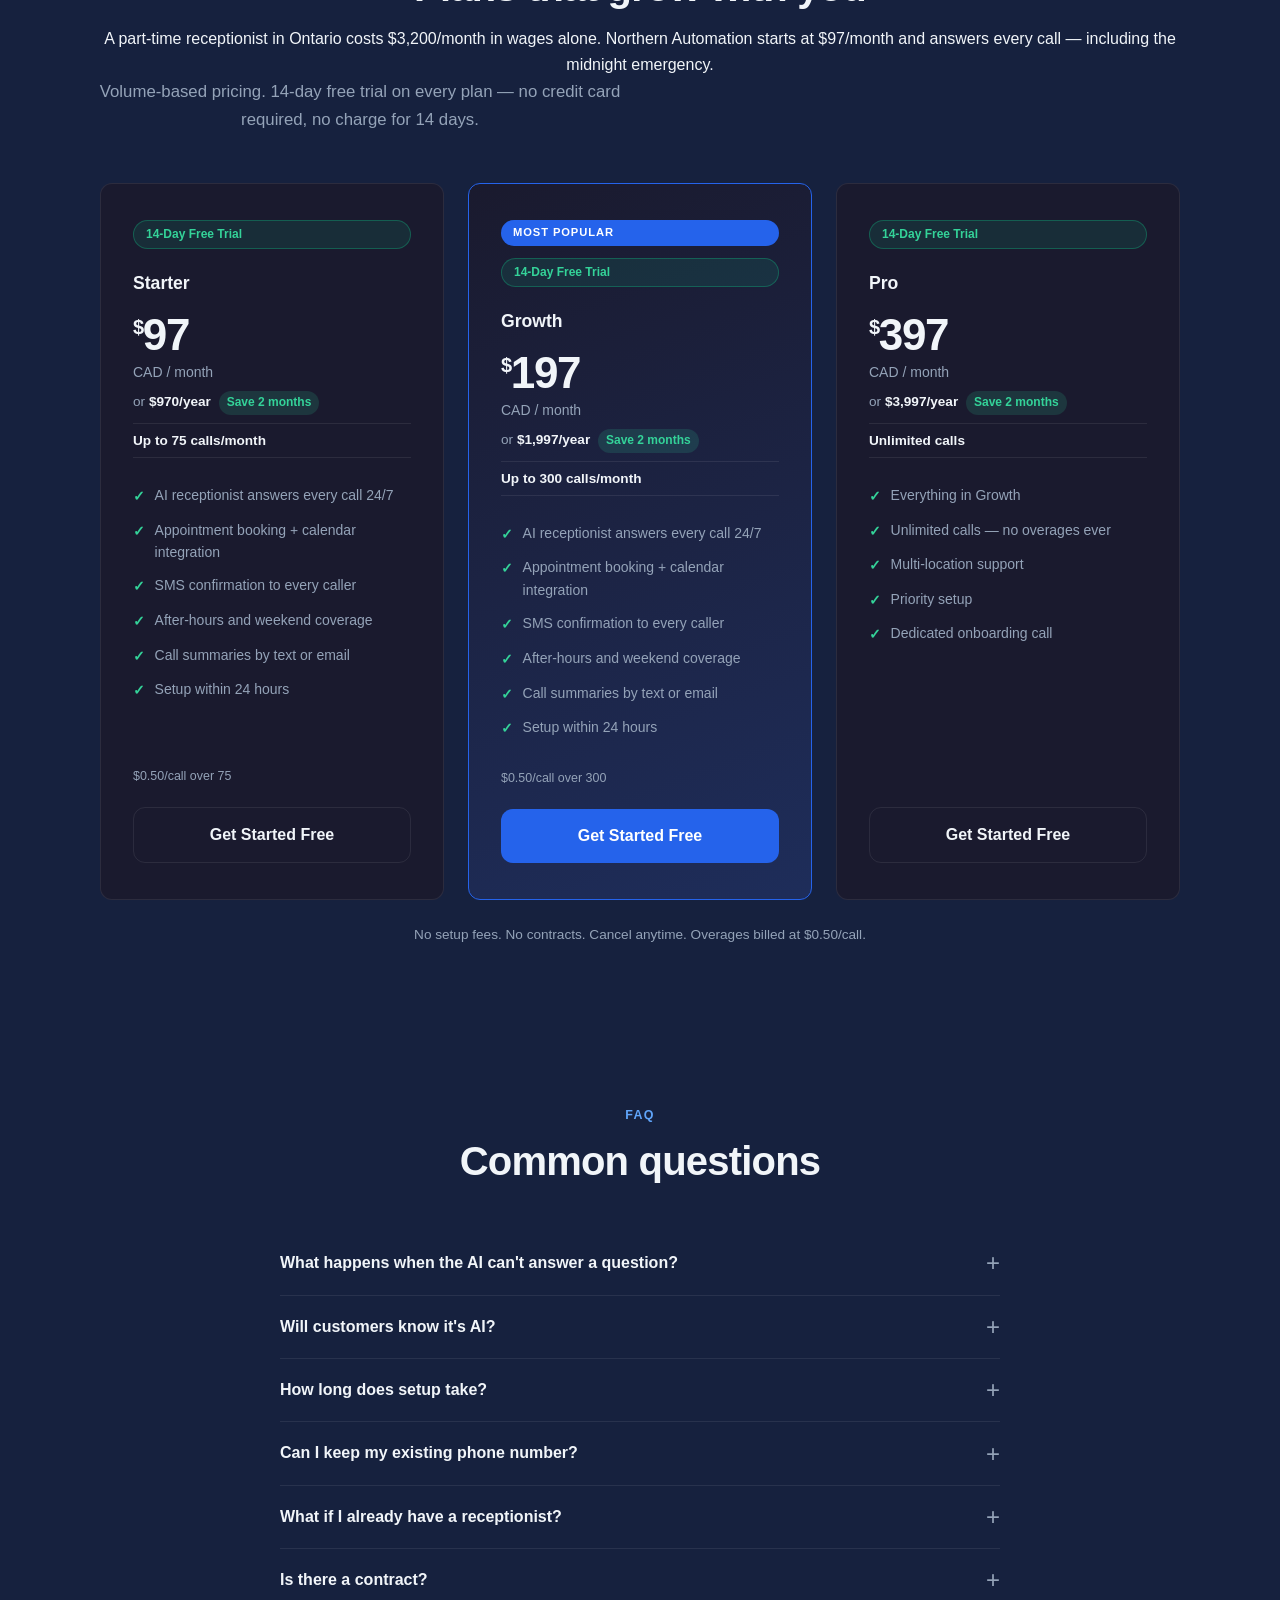
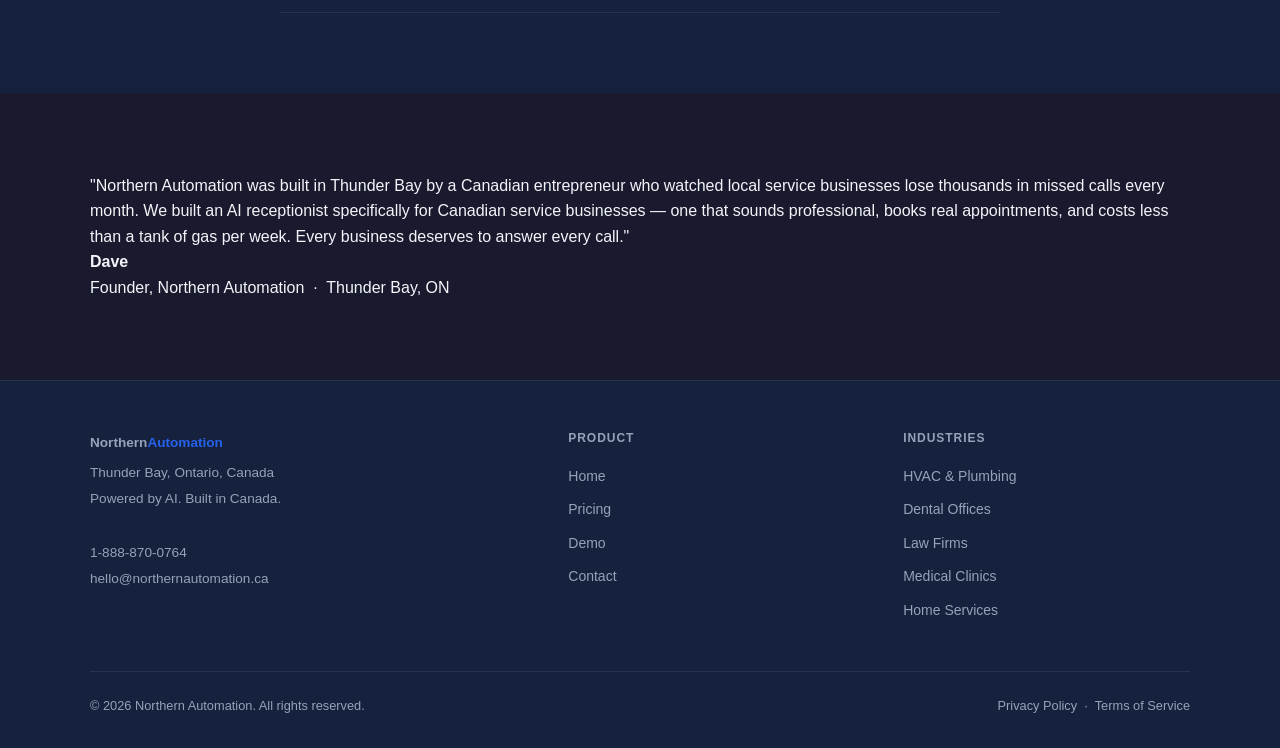
==== commit dc1818c7: "Implement competitive analysis recommendations — full conversion overhaul Hero (index.html): - Headl" ====
--- a/index.html
+++ b/index.html
@@ -64,19 +64,14 @@
   ══════════════════════════════════════════ -->
   <section class="hero">
     <div class="badge-blue">AI Receptionist for Service Businesses</div>
-    <h1>Never Miss<br>Another <em>Call</em></h1>
-    <p class="hero-sub">Your AI receptionist answers every call, qualifies leads, and books appointments — 24/7, for a fraction of the cost of a human.</p>
-
-    <div class="hero-phone">
-      <a href="tel:+18888700764" data-plausible-event-name="Demo Call Click">1-888-870-0764</a>
-    </div>
-    <p class="hero-phone-label">Call now — hear the AI answer live. No signup needed.</p>
+    <h1>Every missed call is a job<br>your competitor <em>just booked.</em></h1>
+    <p class="hero-sub">Northern Automation answers every call 24/7, qualifies the work, and books it into your calendar — for less than $4 a day. No contract. No credit card to start.</p>
 
     <div class="hero-buttons">
-      <a href="#demo" class="btn-primary" data-plausible-event-name="Demo Scroll Click">Try a Live Demo Call</a>
-      <a href="https://webhook.northernautomation.ca/webhook/checkout?plan=growth-monthly" class="btn-secondary" data-plausible-event-name="CTA Click">Start Free Trial</a>
-    </div>
-    <p class="hero-note">14-day free trial &middot; No setup fee &middot; Cancel anytime</p>
+      <a href="tel:+18888700764" class="btn-primary" data-plausible-event-name="Demo Call Click">Call 1-888-870-0764 — Hear It Live</a>
+      <a href="https://webhook.northernautomation.ca/webhook/checkout?plan=growth-monthly" class="btn-secondary" data-plausible-event-name="CTA Click">Start Free — No Card Required</a>
+    </div>
+    <p class="hero-note">14-day free trial &middot; No credit card required &middot; Setup in 24 hours &middot; We handle everything</p>
   </section>
 
   <!-- ══════════════════════════════════════════
@@ -199,6 +194,49 @@
   </section>
 
   <!-- ══════════════════════════════════════════
+       TESTIMONIALS
+  ══════════════════════════════════════════ -->
+  <section class="testimonials">
+    <div class="container">
+      <div class="section-label text-center">What Contractors Say</div>
+      <h2 class="section-title text-center">Real businesses. Real results.</h2>
+      <div class="testimonials-grid">
+
+        <!-- REPLACE WITH REAL TESTIMONIAL -->
+        <div class="testimonial-card">
+          <div class="testimonial-stars">&#9733;&#9733;&#9733;&#9733;&#9733;</div>
+          <blockquote>"Our AI answers every call now — even at 2am when a pipe bursts. I used to wake up to missed calls that never got returned. Now they're booked before I wake up."</blockquote>
+          <div class="testimonial-author">
+            <strong>Mike T.</strong>
+            <span>Owner, Thunder Bay Plumbing &amp; Heating, Thunder Bay, ON</span>
+          </div>
+        </div>
+
+        <!-- REPLACE WITH REAL TESTIMONIAL -->
+        <div class="testimonial-card">
+          <div class="testimonial-stars">&#9733;&#9733;&#9733;&#9733;&#9733;</div>
+          <blockquote>"I was skeptical about AI answering my calls. Honestly, my customers can't tell the difference — and I stopped losing jobs to competitors who were just answering their phones."</blockquote>
+          <div class="testimonial-author">
+            <strong>Jason R.</strong>
+            <span>Owner, Northern HVAC Services, Sudbury, ON</span>
+          </div>
+        </div>
+
+        <!-- REPLACE WITH REAL TESTIMONIAL -->
+        <div class="testimonial-card">
+          <div class="testimonial-stars">&#9733;&#9733;&#9733;&#9733;&#9733;</div>
+          <blockquote>"Set it up on a Tuesday, had it answering calls by Wednesday morning. Northern Automation handled everything — I just forwarded my number."</blockquote>
+          <div class="testimonial-author">
+            <strong>Sarah L.</strong>
+            <span>Operations Manager, Comfort Air HVAC, Thunder Bay, ON</span>
+          </div>
+        </div>
+
+      </div>
+    </div>
+  </section>
+
+  <!-- ══════════════════════════════════════════
        INDUSTRY VERTICALS
   ══════════════════════════════════════════ -->
   <section class="verticals" id="industries">
@@ -306,7 +344,8 @@
     <div class="container">
       <div class="section-label text-center">Pricing</div>
       <h2 class="section-title text-center">Plans that grow with you</h2>
-      <p class="section-sub text-center">Volume-based pricing. 14-day free trial on every plan — no charge for 14 days.</p>
+      <p class="pricing-anchor text-center">A part-time receptionist in Ontario costs $3,200/month in wages alone. Northern Automation starts at $97/month and answers every call — including the midnight emergency.</p>
+      <p class="section-sub text-center">Volume-based pricing. 14-day free trial on every plan — no credit card required, no charge for 14 days.</p>
 
       <div class="pricing-grid">
 
@@ -437,6 +476,24 @@
     </div>
   </section>
 
+  <!-- ══════════════════════════════════════════
+       FOUNDER
+  ══════════════════════════════════════════ -->
+  <section class="founder">
+    <div class="container">
+      <div class="founder-inner">
+        <div class="founder-photo">
+          <!-- ADD PHOTO: headshot ~200x200px, replace the placeholder div below -->
+          <div class="founder-photo-placeholder"></div>
+        </div>
+        <div class="founder-bio">
+          <p class="founder-quote">"Northern Automation was built in Thunder Bay by a Canadian entrepreneur who watched local service businesses lose thousands in missed calls every month. We built an AI receptionist specifically for Canadian service businesses — one that sounds professional, books real appointments, and costs less than a tank of gas per week. Every business deserves to answer every call."</p>
+          <p class="founder-name"><strong>Dave</strong><br><span>Founder, Northern Automation &nbsp;&middot;&nbsp; Thunder Bay, ON</span></p>
+        </div>
+      </div>
+    </div>
+  </section>
+
   <div id="footer"></div>
 
   <script src="/components.js"></script>
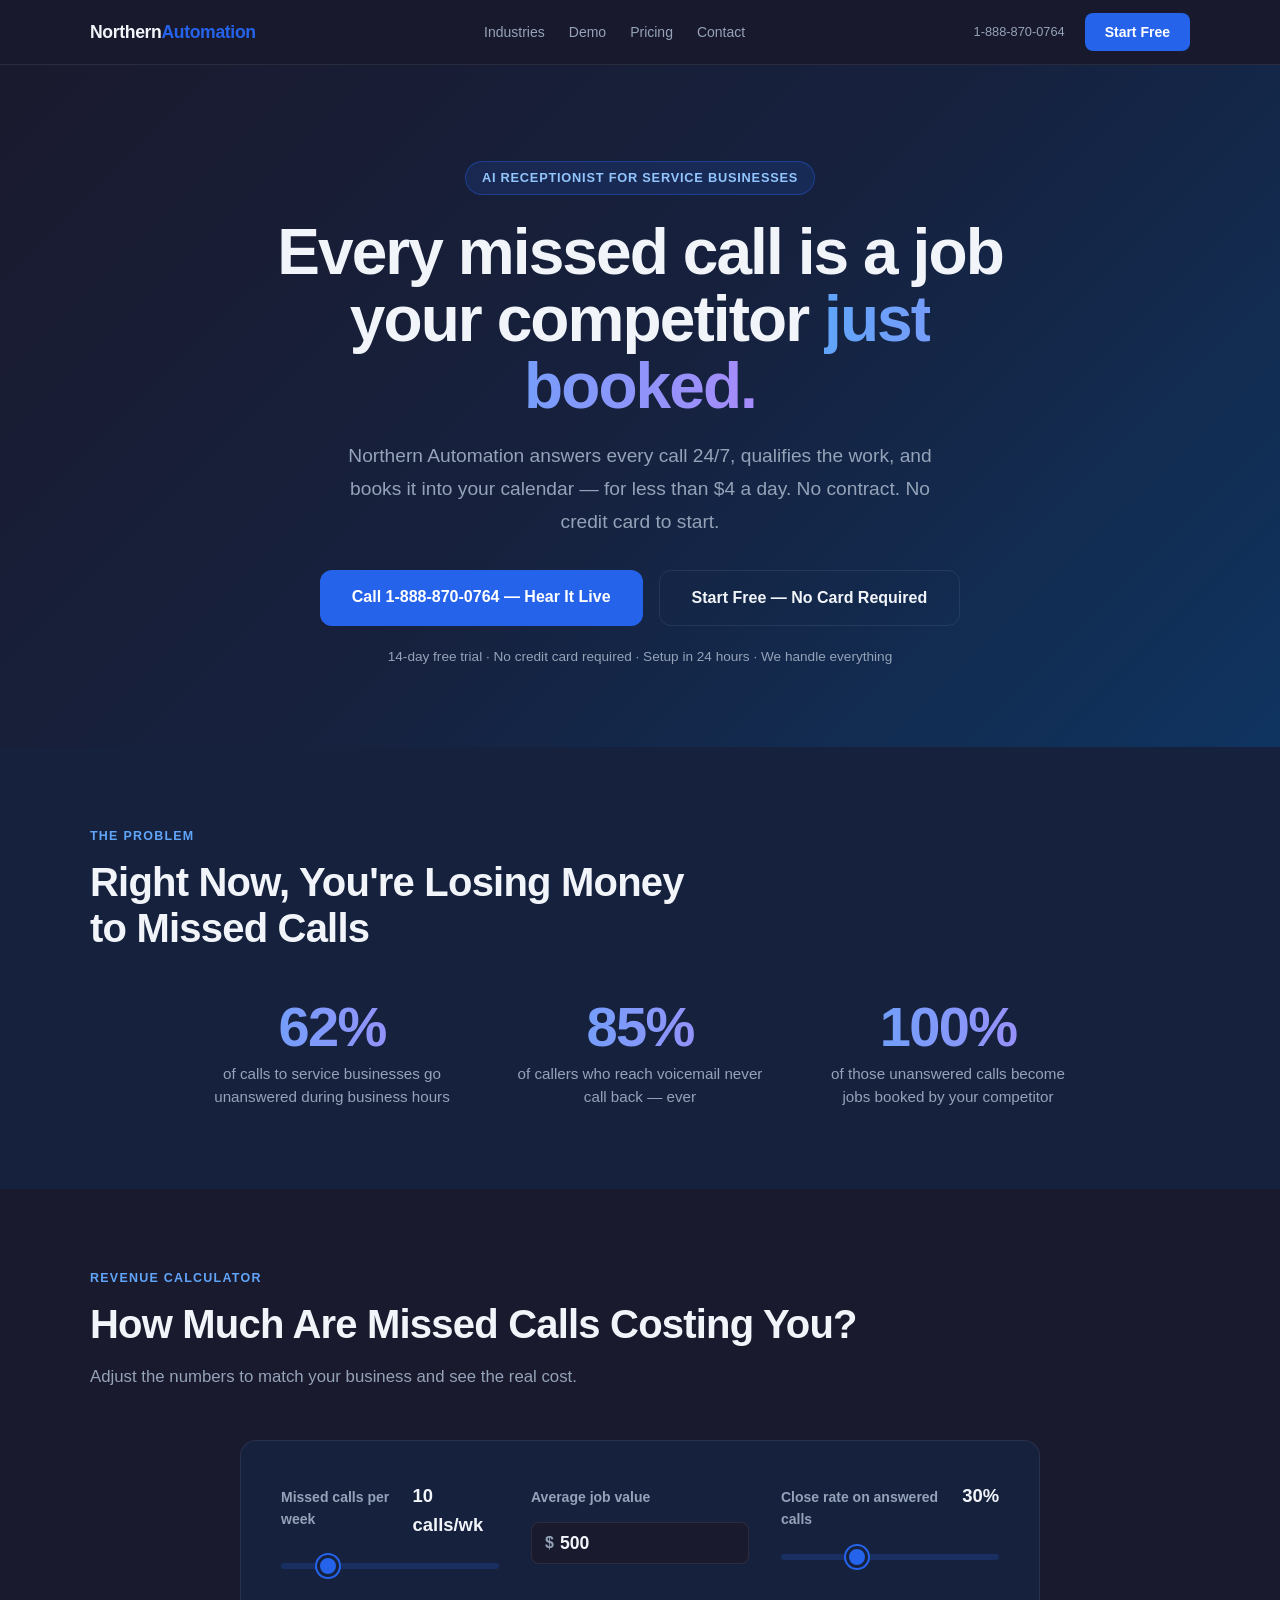
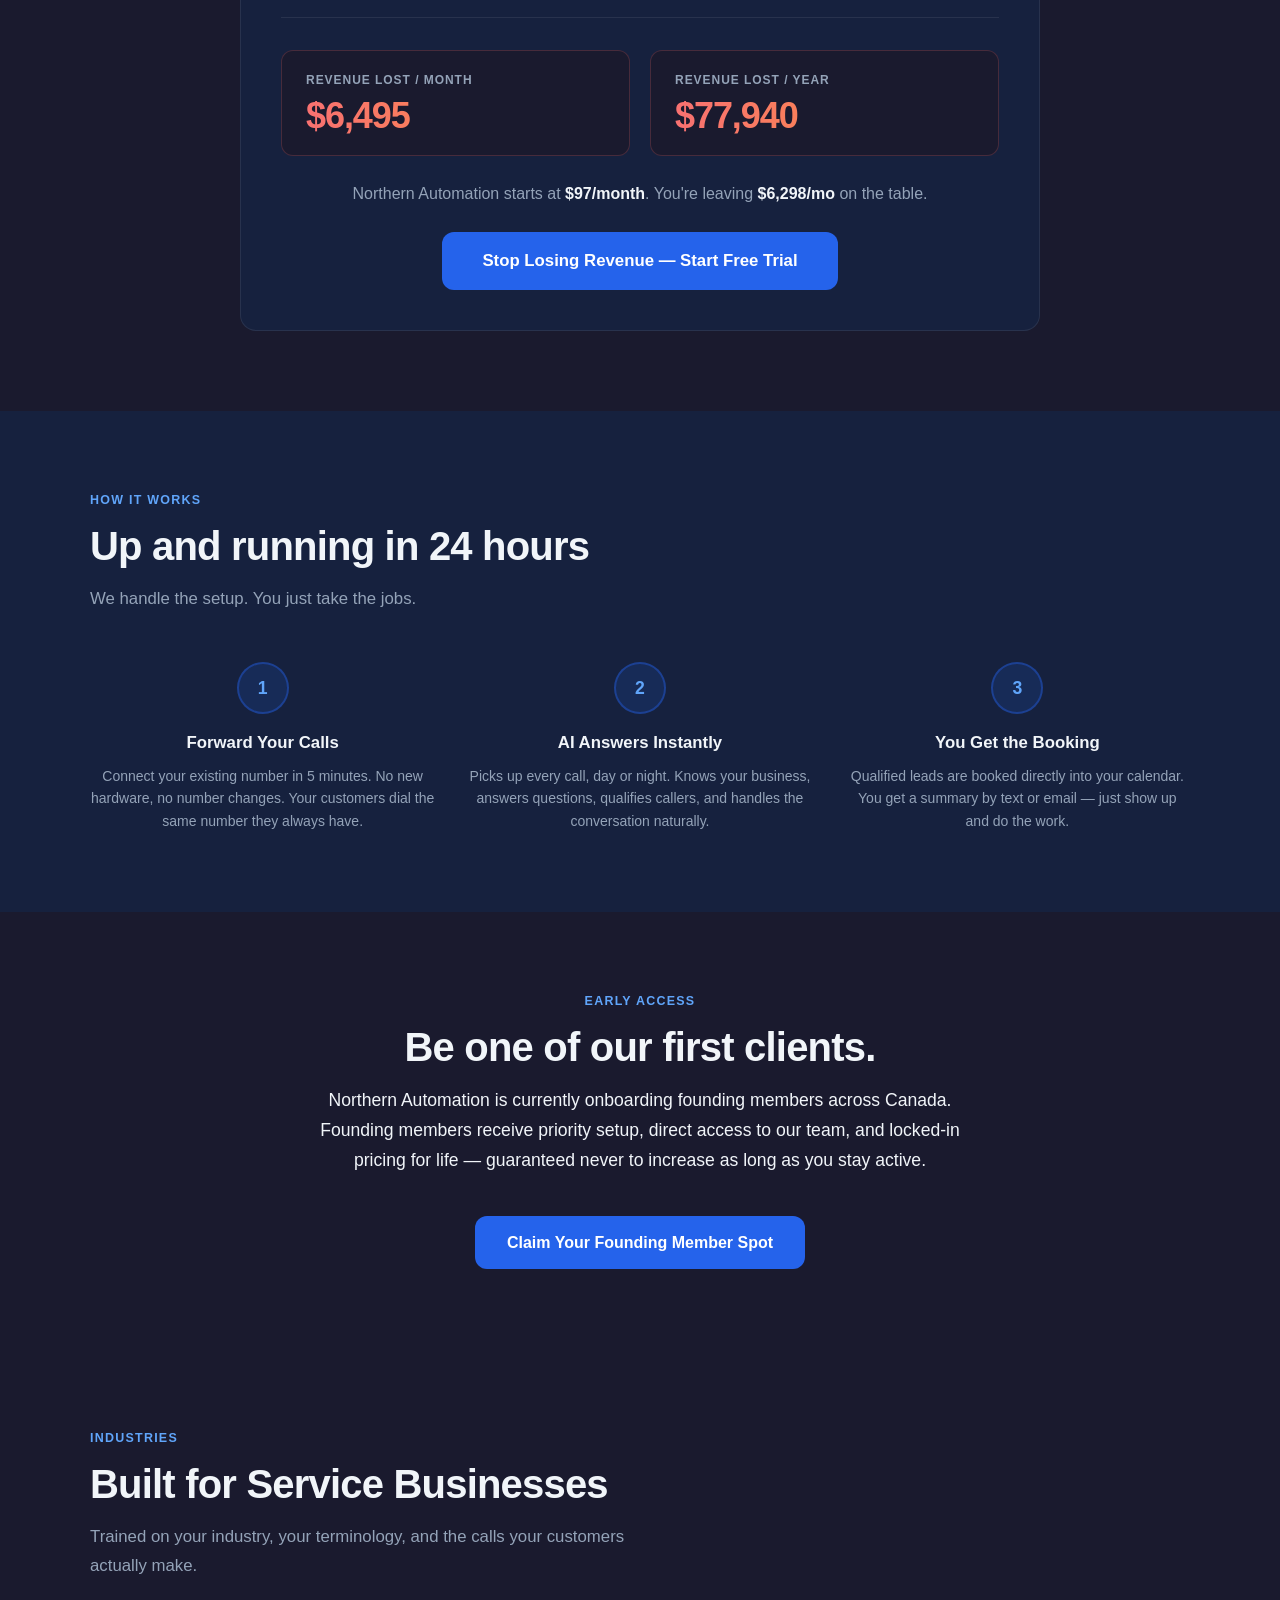
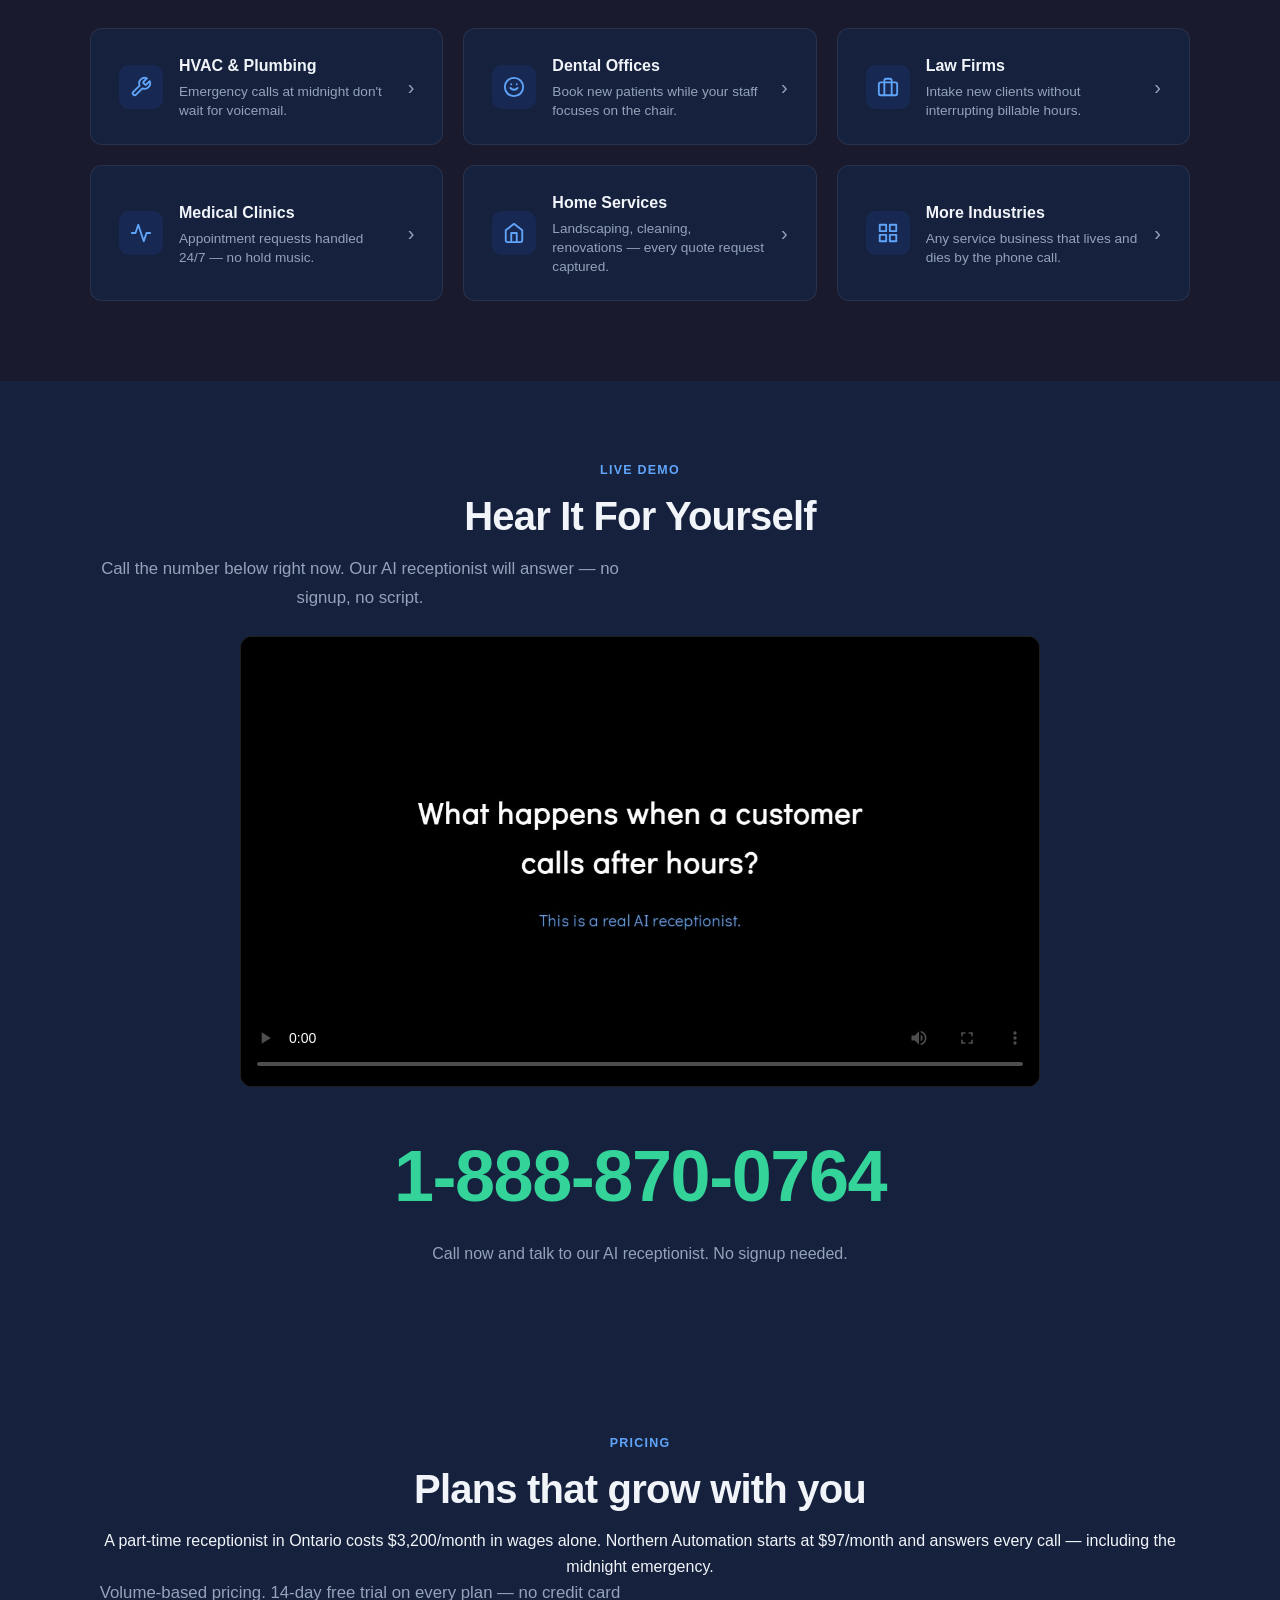
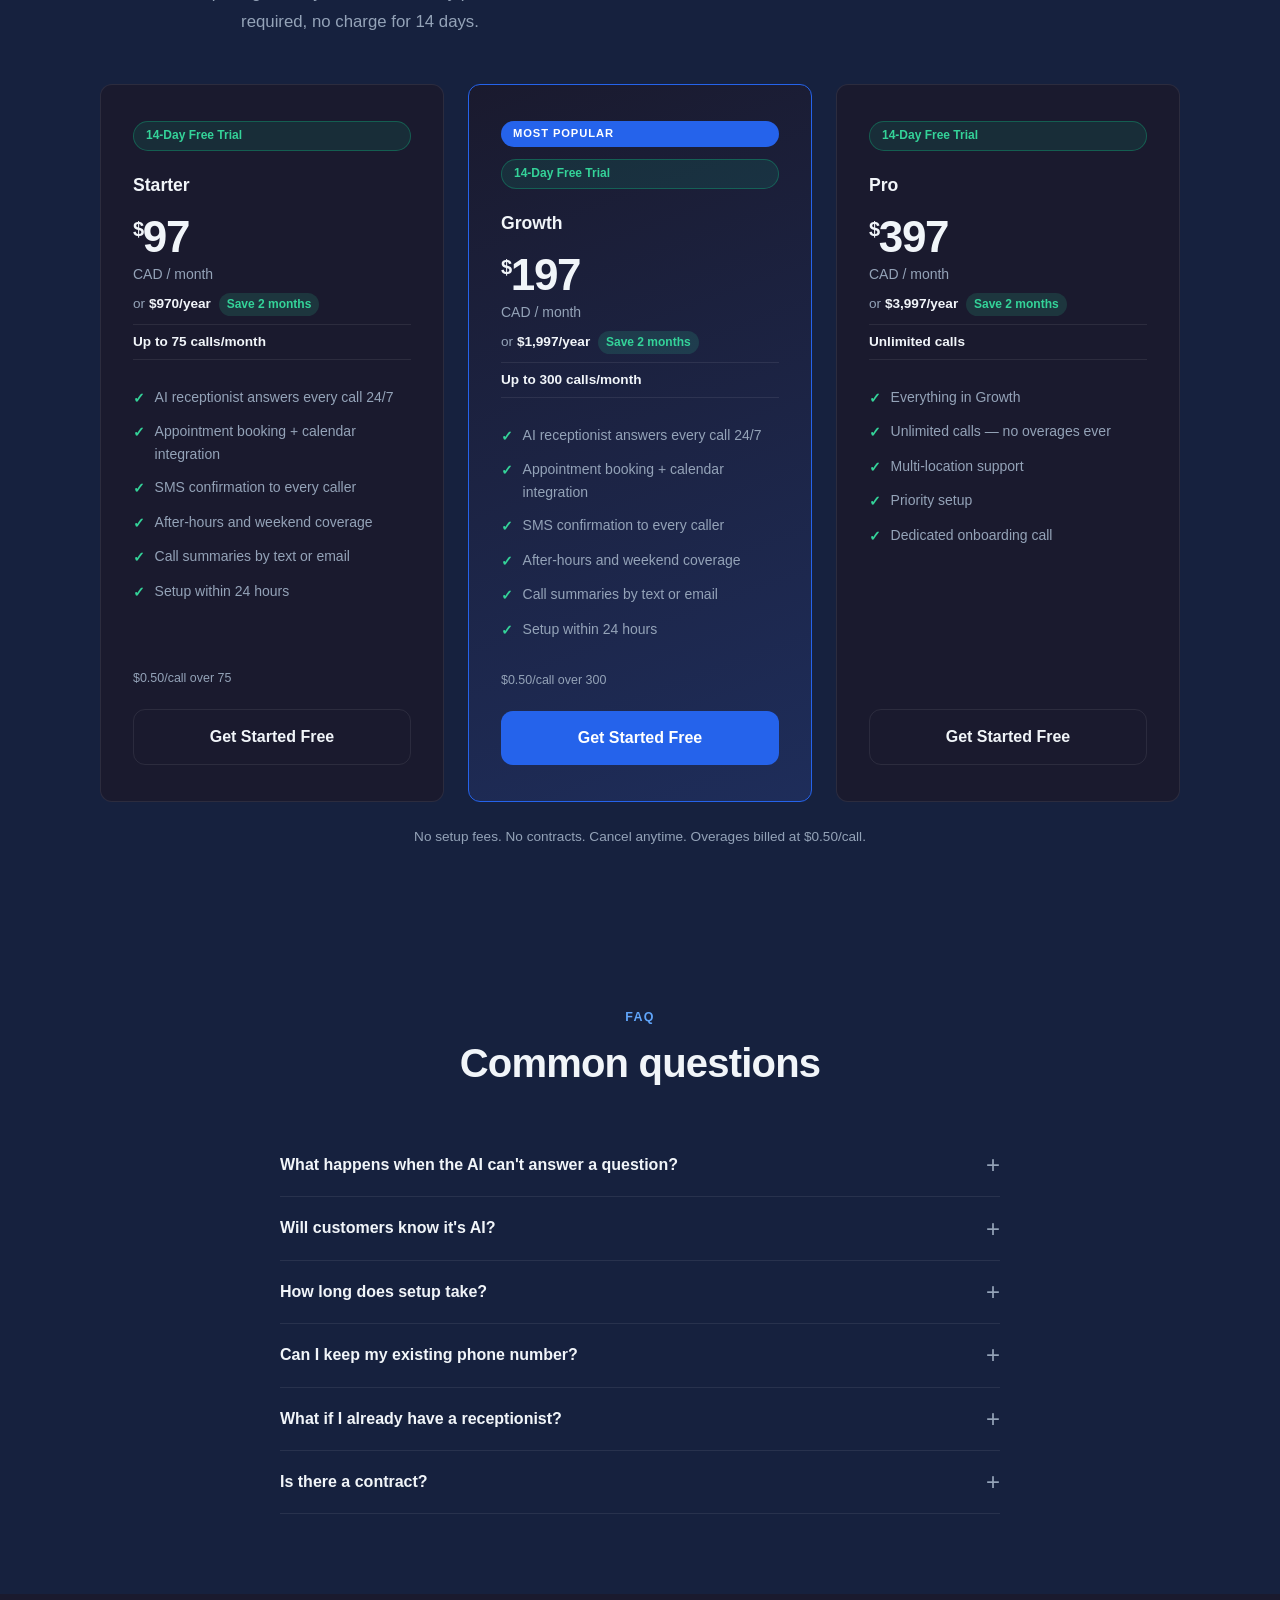
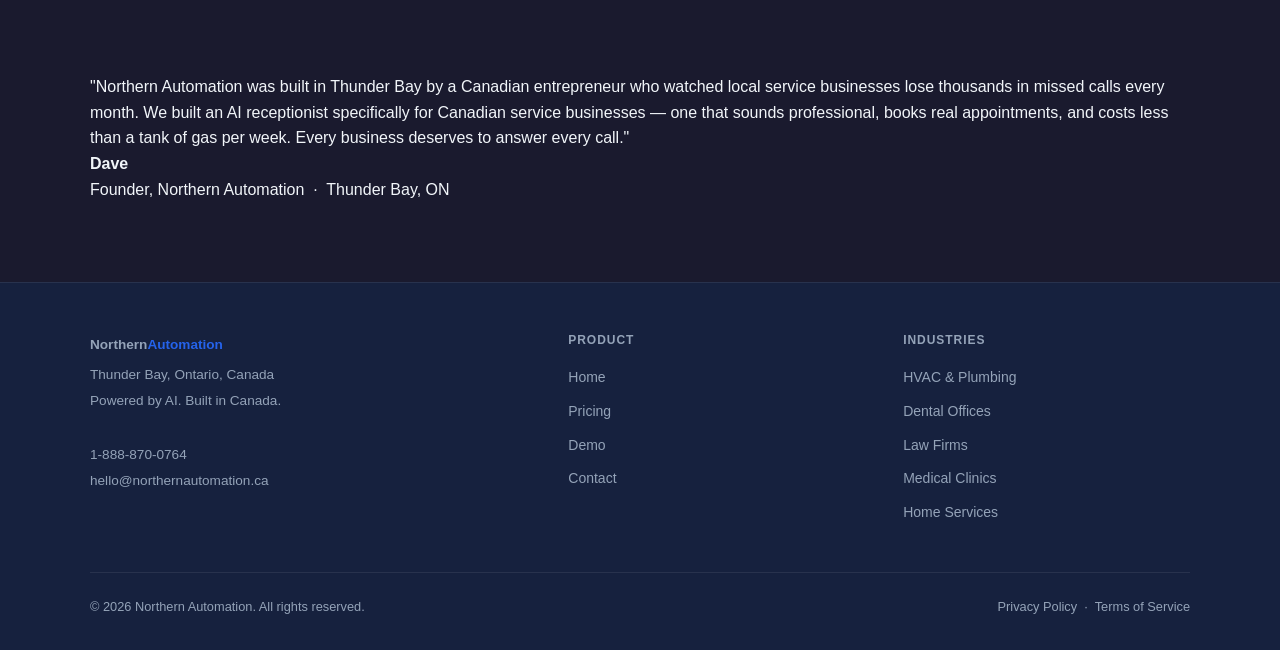
==== commit 788d88b7: "Replace fake testimonials with founding member CTA Removed three fabricated customer quotes (Mike T." ====
--- a/index.html
+++ b/index.html
@@ -194,44 +194,17 @@
   </section>
 
   <!-- ══════════════════════════════════════════
-       TESTIMONIALS
+       FOUNDING MEMBERS
   ══════════════════════════════════════════ -->
   <section class="testimonials">
     <div class="container">
-      <div class="section-label text-center">What Contractors Say</div>
-      <h2 class="section-title text-center">Real businesses. Real results.</h2>
-      <div class="testimonials-grid">
-
-        <!-- REPLACE WITH REAL TESTIMONIAL -->
-        <div class="testimonial-card">
-          <div class="testimonial-stars">&#9733;&#9733;&#9733;&#9733;&#9733;</div>
-          <blockquote>"Our AI answers every call now — even at 2am when a pipe bursts. I used to wake up to missed calls that never got returned. Now they're booked before I wake up."</blockquote>
-          <div class="testimonial-author">
-            <strong>Mike T.</strong>
-            <span>Owner, Thunder Bay Plumbing &amp; Heating, Thunder Bay, ON</span>
-          </div>
-        </div>
-
-        <!-- REPLACE WITH REAL TESTIMONIAL -->
-        <div class="testimonial-card">
-          <div class="testimonial-stars">&#9733;&#9733;&#9733;&#9733;&#9733;</div>
-          <blockquote>"I was skeptical about AI answering my calls. Honestly, my customers can't tell the difference — and I stopped losing jobs to competitors who were just answering their phones."</blockquote>
-          <div class="testimonial-author">
-            <strong>Jason R.</strong>
-            <span>Owner, Northern HVAC Services, Sudbury, ON</span>
-          </div>
-        </div>
-
-        <!-- REPLACE WITH REAL TESTIMONIAL -->
-        <div class="testimonial-card">
-          <div class="testimonial-stars">&#9733;&#9733;&#9733;&#9733;&#9733;</div>
-          <blockquote>"Set it up on a Tuesday, had it answering calls by Wednesday morning. Northern Automation handled everything — I just forwarded my number."</blockquote>
-          <div class="testimonial-author">
-            <strong>Sarah L.</strong>
-            <span>Operations Manager, Comfort Air HVAC, Thunder Bay, ON</span>
-          </div>
-        </div>
-
+      <div class="section-label text-center">Early Access</div>
+      <h2 class="section-title text-center">Be one of our first clients.</h2>
+      <p class="text-center" style="max-width:640px;margin:0 auto 2.5rem;font-size:1.1rem;line-height:1.7;color:var(--text-muted);">
+        Northern Automation is currently onboarding founding members across Canada. Founding members receive priority setup, direct access to our team, and locked-in pricing for life — guaranteed never to increase as long as you stay active.
+      </p>
+      <div style="text-align:center;">
+        <a href="#contact" class="btn btn-primary">Claim Your Founding Member Spot</a>
       </div>
     </div>
   </section>
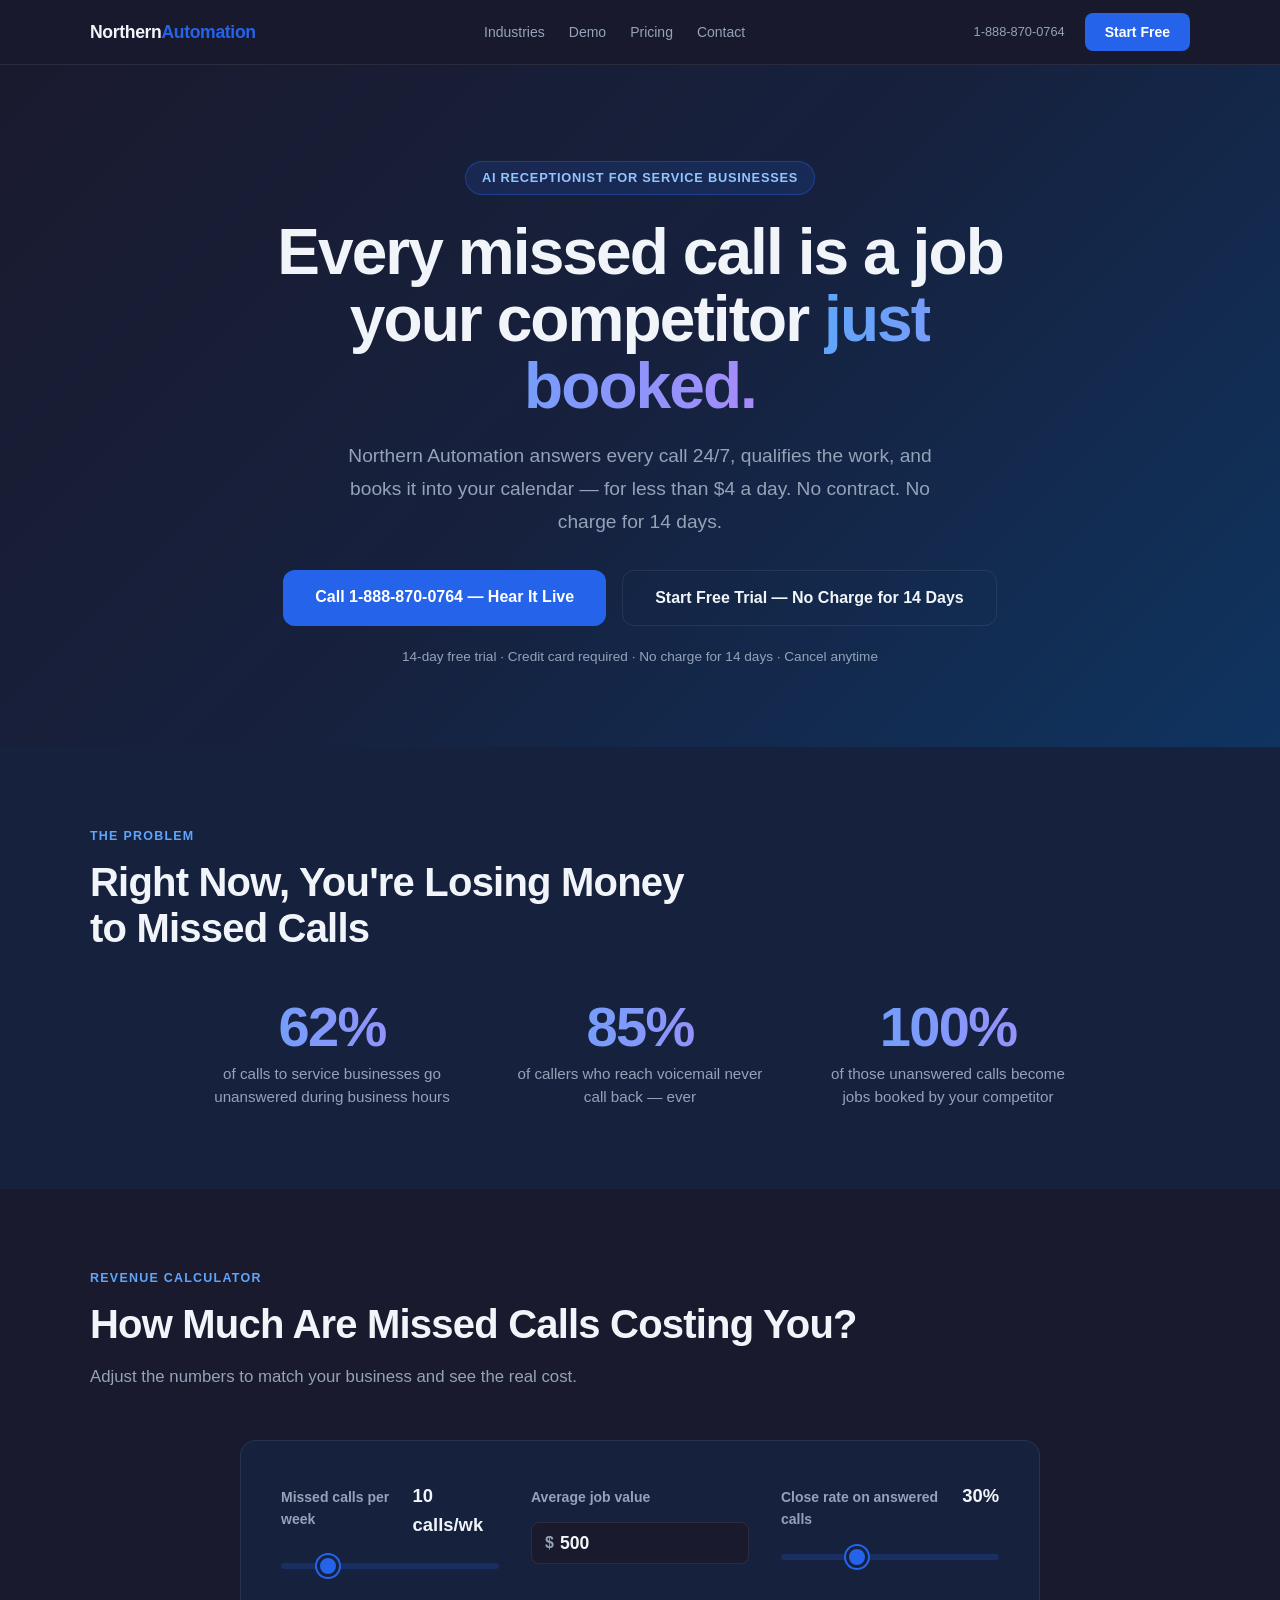
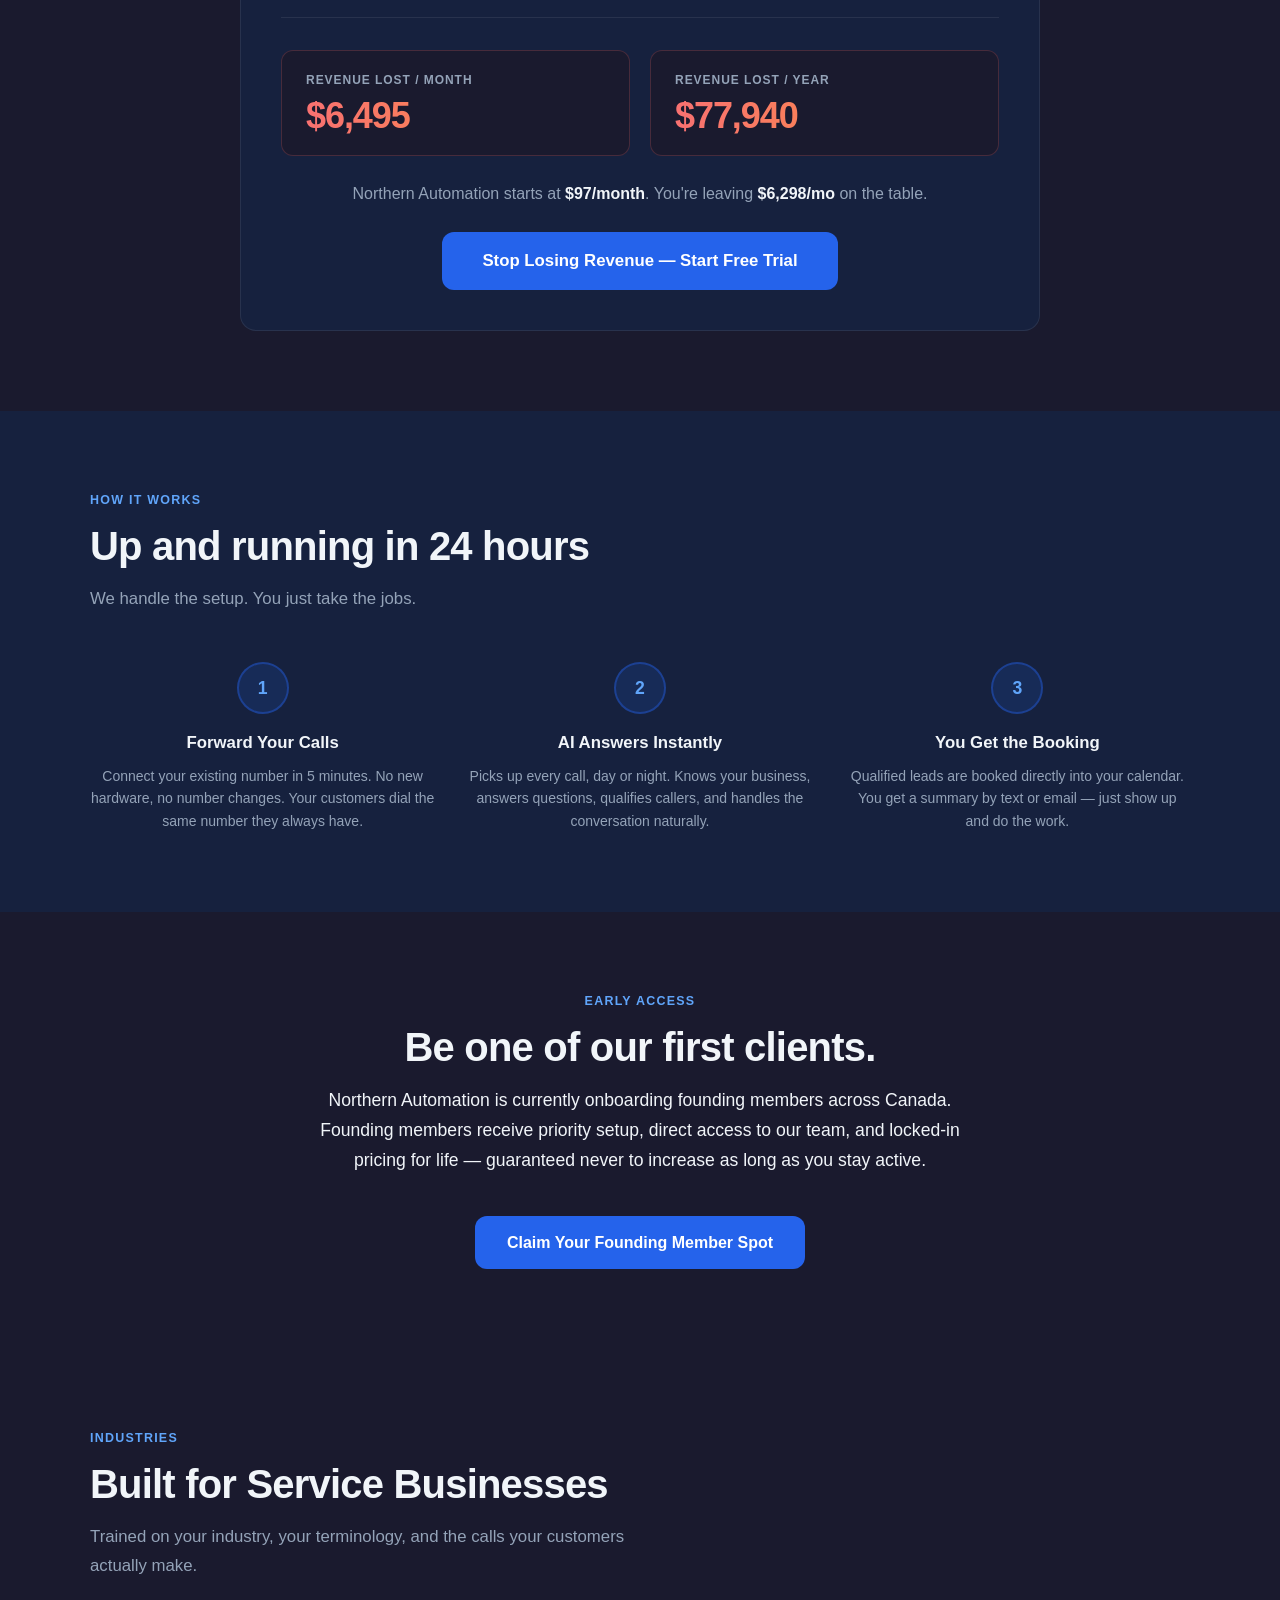
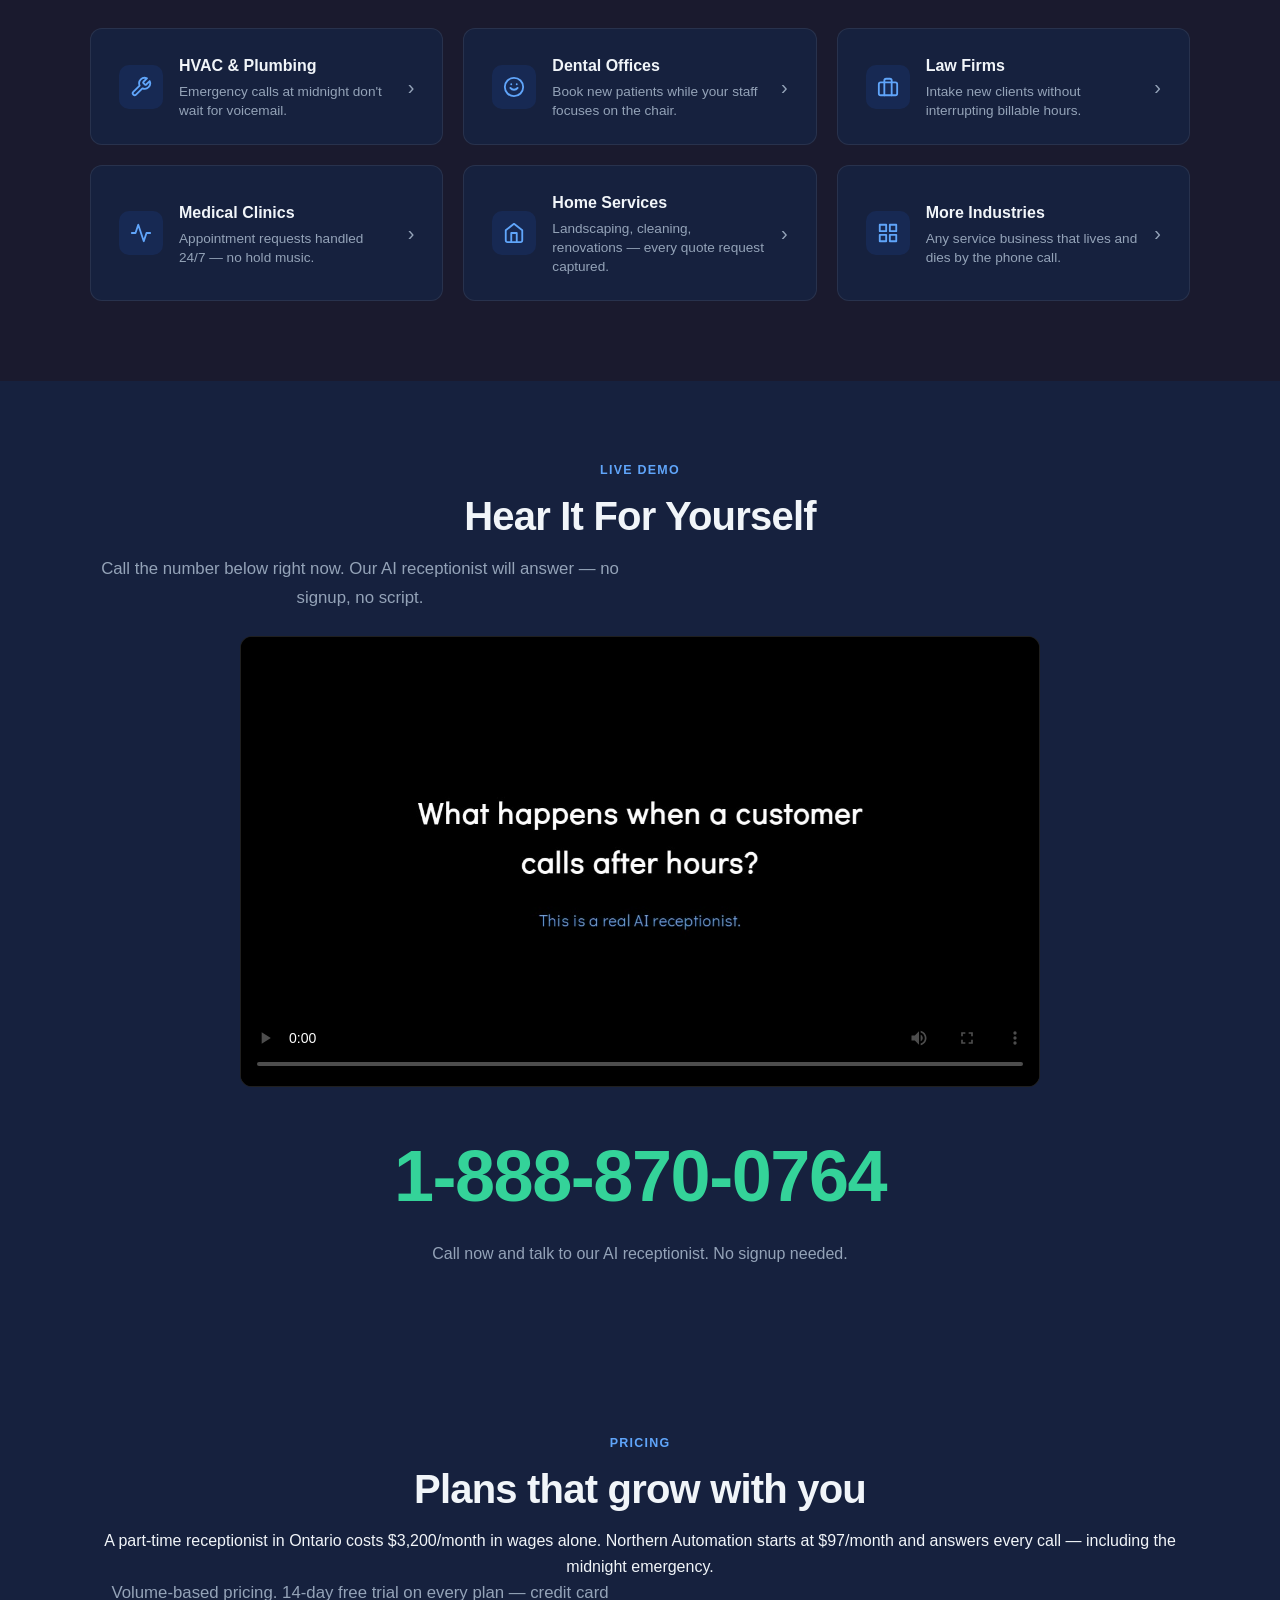
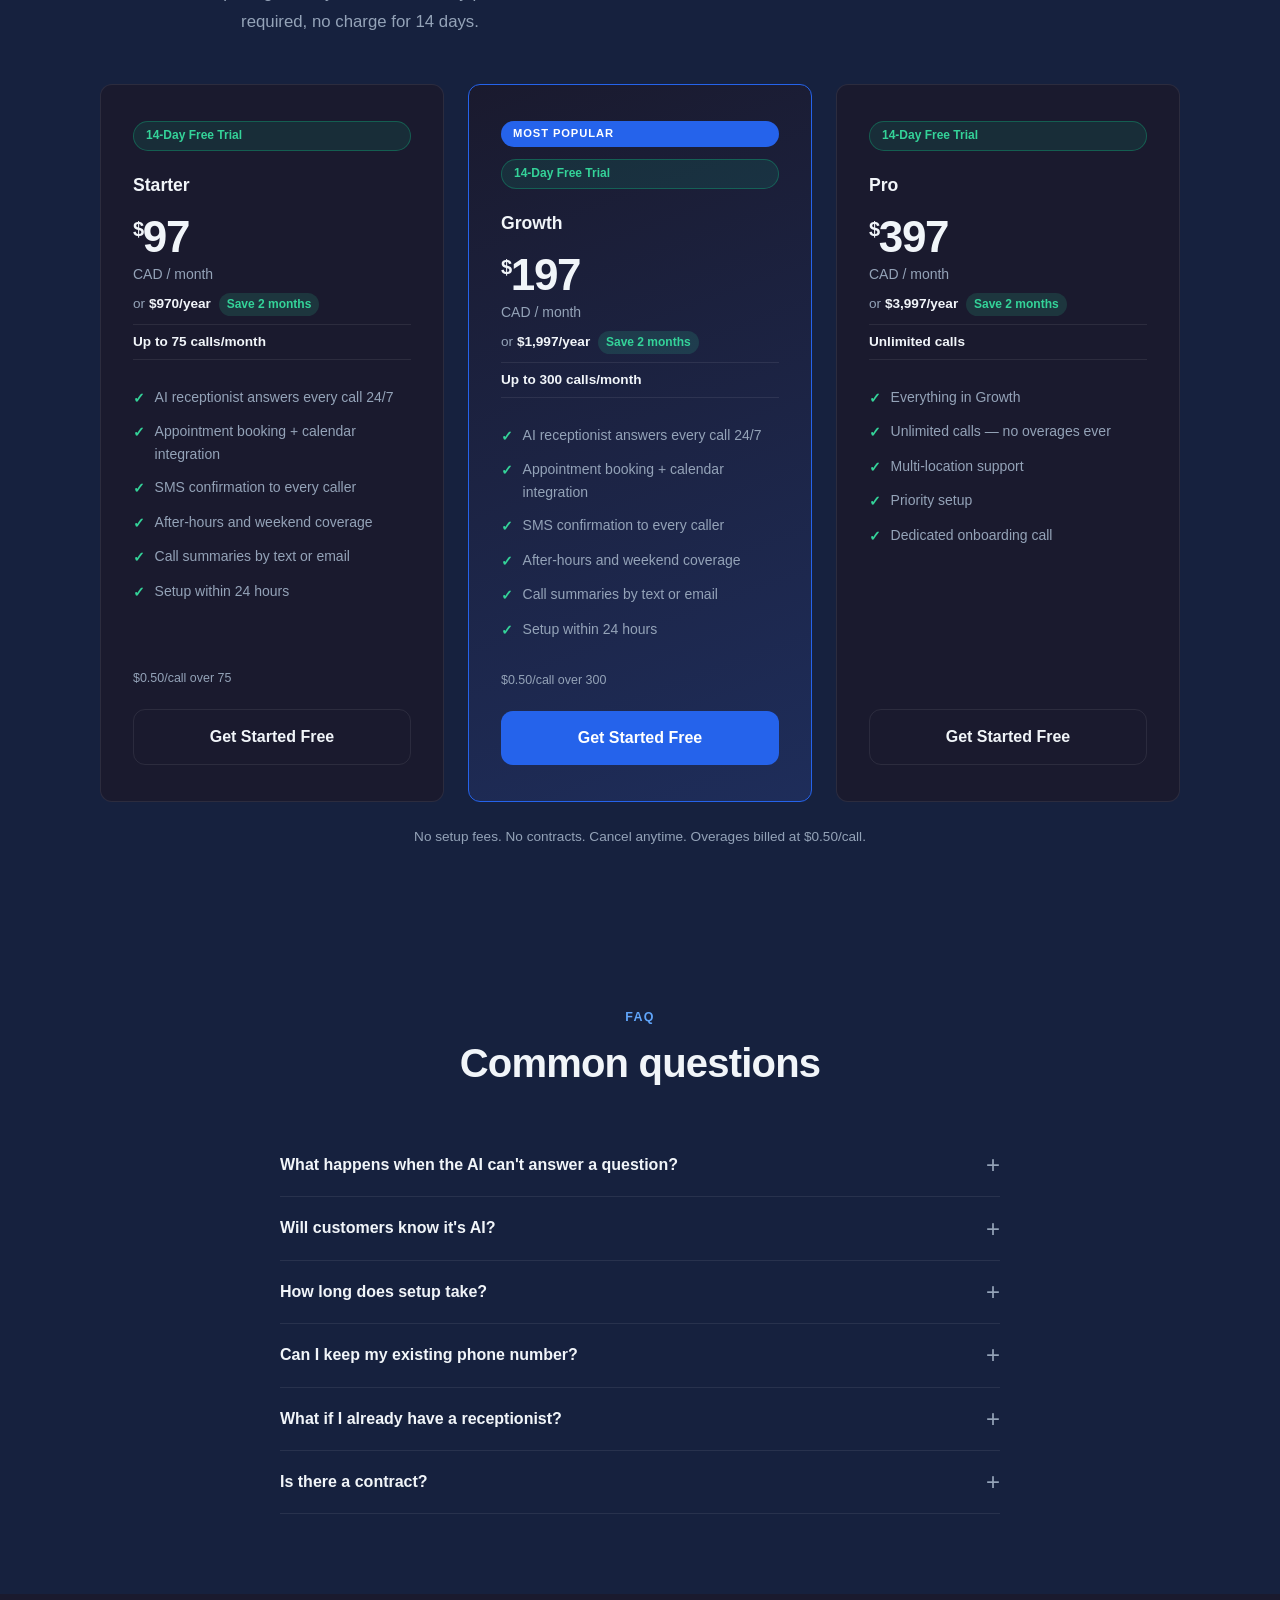
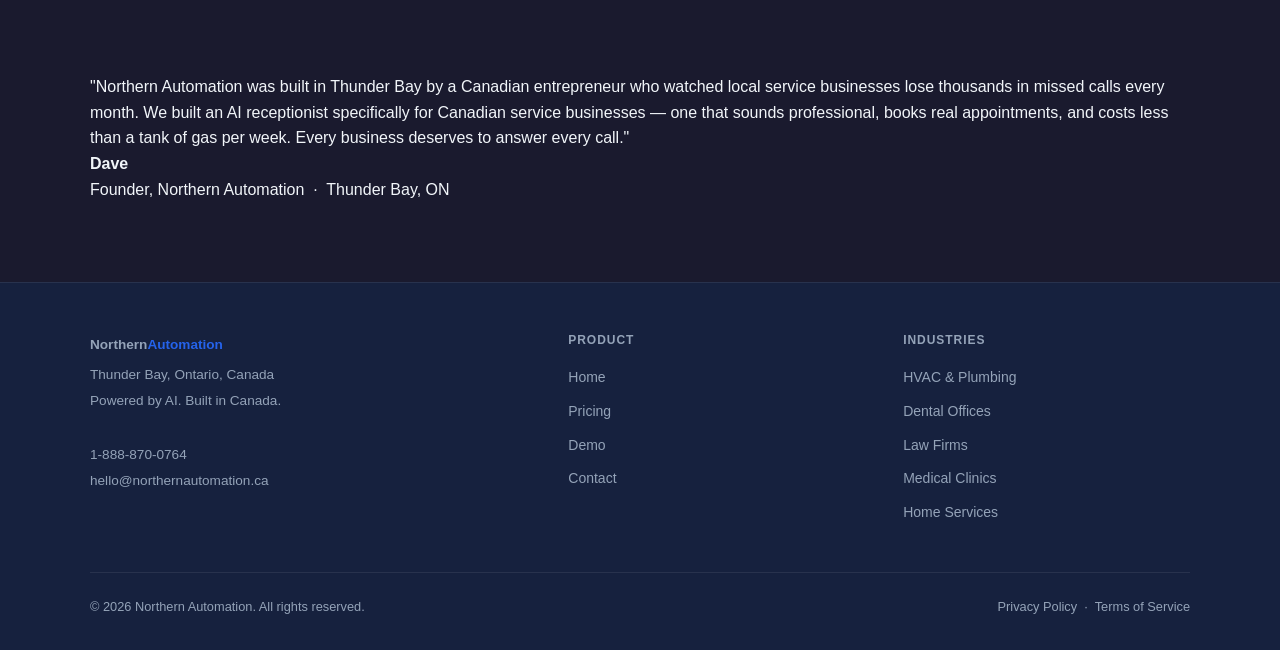
==== commit 8351ea45: "Update trial copy: card required, no charge for 14 days Replace all 'No credit card required' and 'N" ====
--- a/index.html
+++ b/index.html
@@ -65,13 +65,13 @@
   <section class="hero">
     <div class="badge-blue">AI Receptionist for Service Businesses</div>
     <h1>Every missed call is a job<br>your competitor <em>just booked.</em></h1>
-    <p class="hero-sub">Northern Automation answers every call 24/7, qualifies the work, and books it into your calendar — for less than $4 a day. No contract. No credit card to start.</p>
+    <p class="hero-sub">Northern Automation answers every call 24/7, qualifies the work, and books it into your calendar — for less than $4 a day. No contract. No charge for 14 days.</p>
 
     <div class="hero-buttons">
       <a href="tel:+18888700764" class="btn-primary" data-plausible-event-name="Demo Call Click">Call 1-888-870-0764 — Hear It Live</a>
-      <a href="https://webhook.northernautomation.ca/webhook/checkout?plan=growth-monthly" class="btn-secondary" data-plausible-event-name="CTA Click">Start Free — No Card Required</a>
-    </div>
-    <p class="hero-note">14-day free trial &middot; No credit card required &middot; Setup in 24 hours &middot; We handle everything</p>
+      <a href="https://webhook.northernautomation.ca/webhook/checkout?plan=growth-monthly" class="btn-secondary" data-plausible-event-name="CTA Click">Start Free Trial — No Charge for 14 Days</a>
+    </div>
+    <p class="hero-note">14-day free trial &middot; Credit card required &middot; No charge for 14 days &middot; Cancel anytime</p>
   </section>
 
   <!-- ══════════════════════════════════════════
@@ -318,7 +318,7 @@
       <div class="section-label text-center">Pricing</div>
       <h2 class="section-title text-center">Plans that grow with you</h2>
       <p class="pricing-anchor text-center">A part-time receptionist in Ontario costs $3,200/month in wages alone. Northern Automation starts at $97/month and answers every call — including the midnight emergency.</p>
-      <p class="section-sub text-center">Volume-based pricing. 14-day free trial on every plan — no credit card required, no charge for 14 days.</p>
+      <p class="section-sub text-center">Volume-based pricing. 14-day free trial on every plan — credit card required, no charge for 14 days.</p>
 
       <div class="pricing-grid">
 
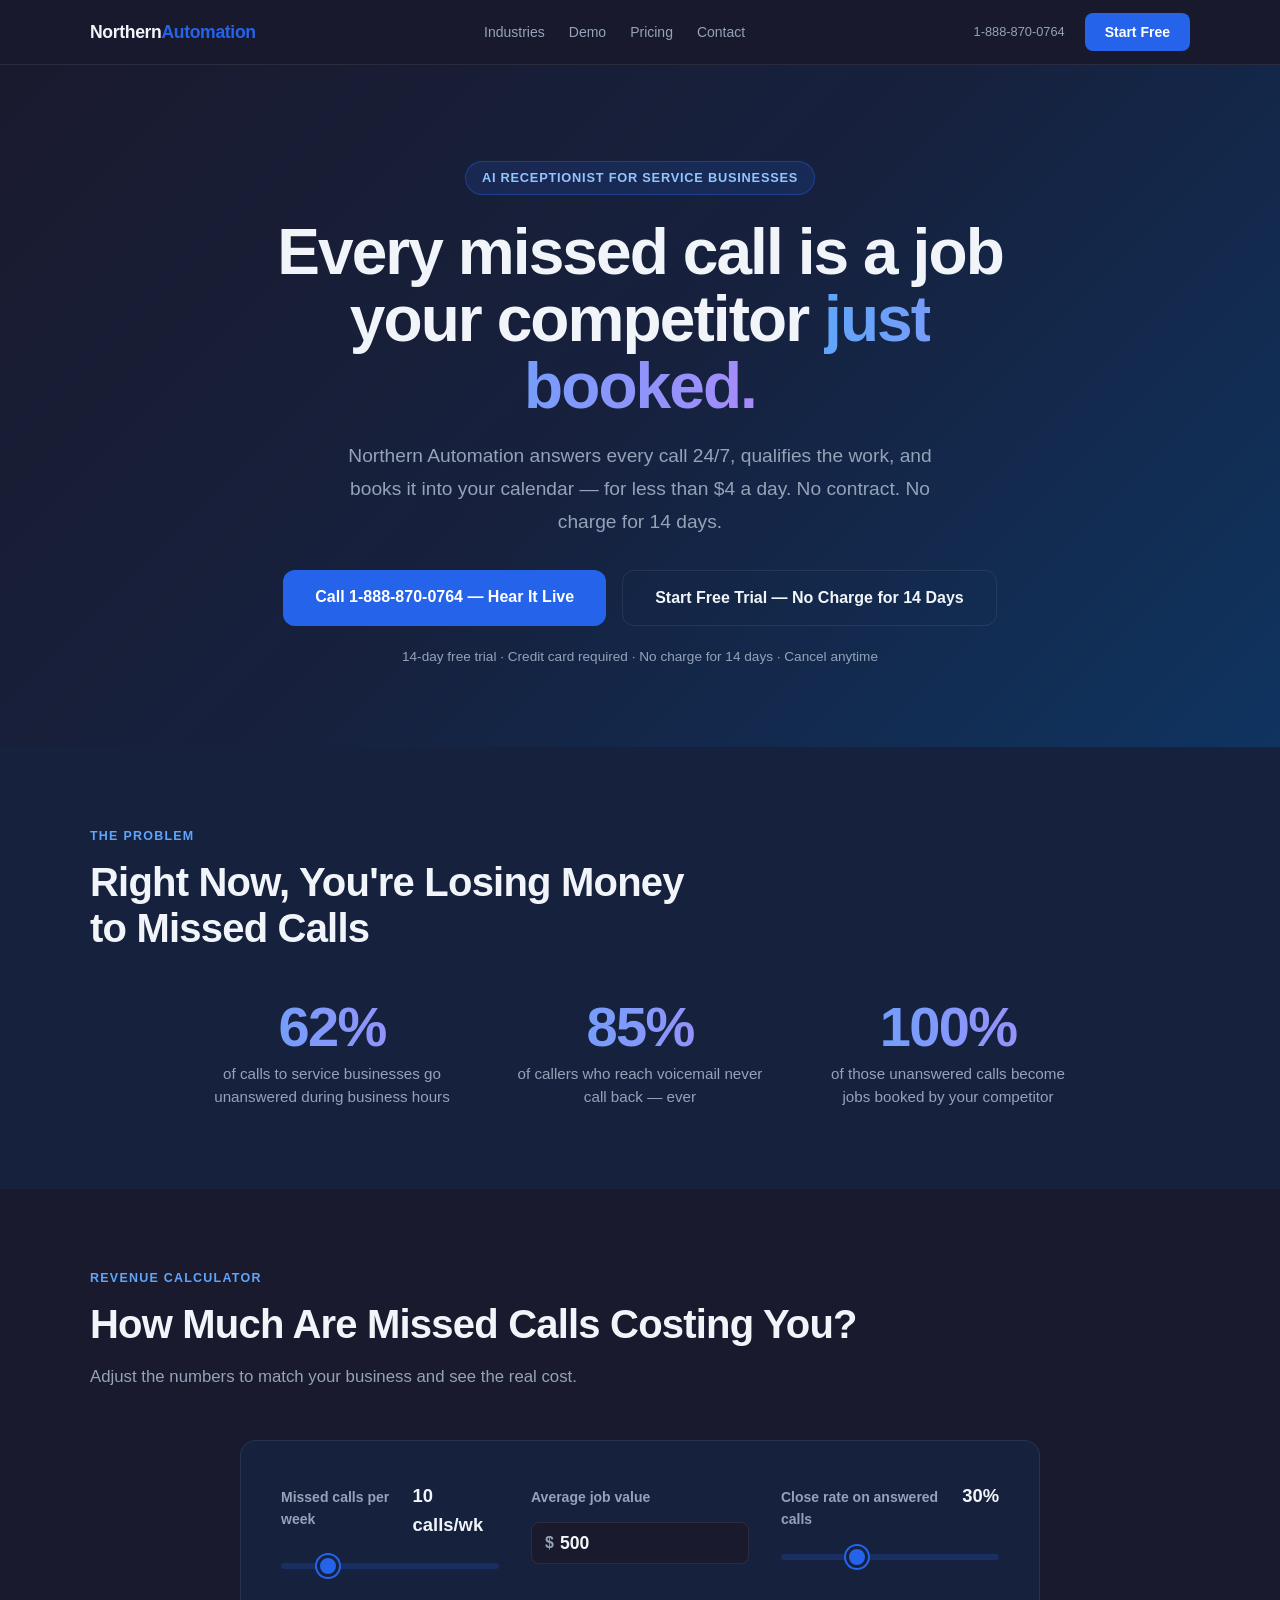
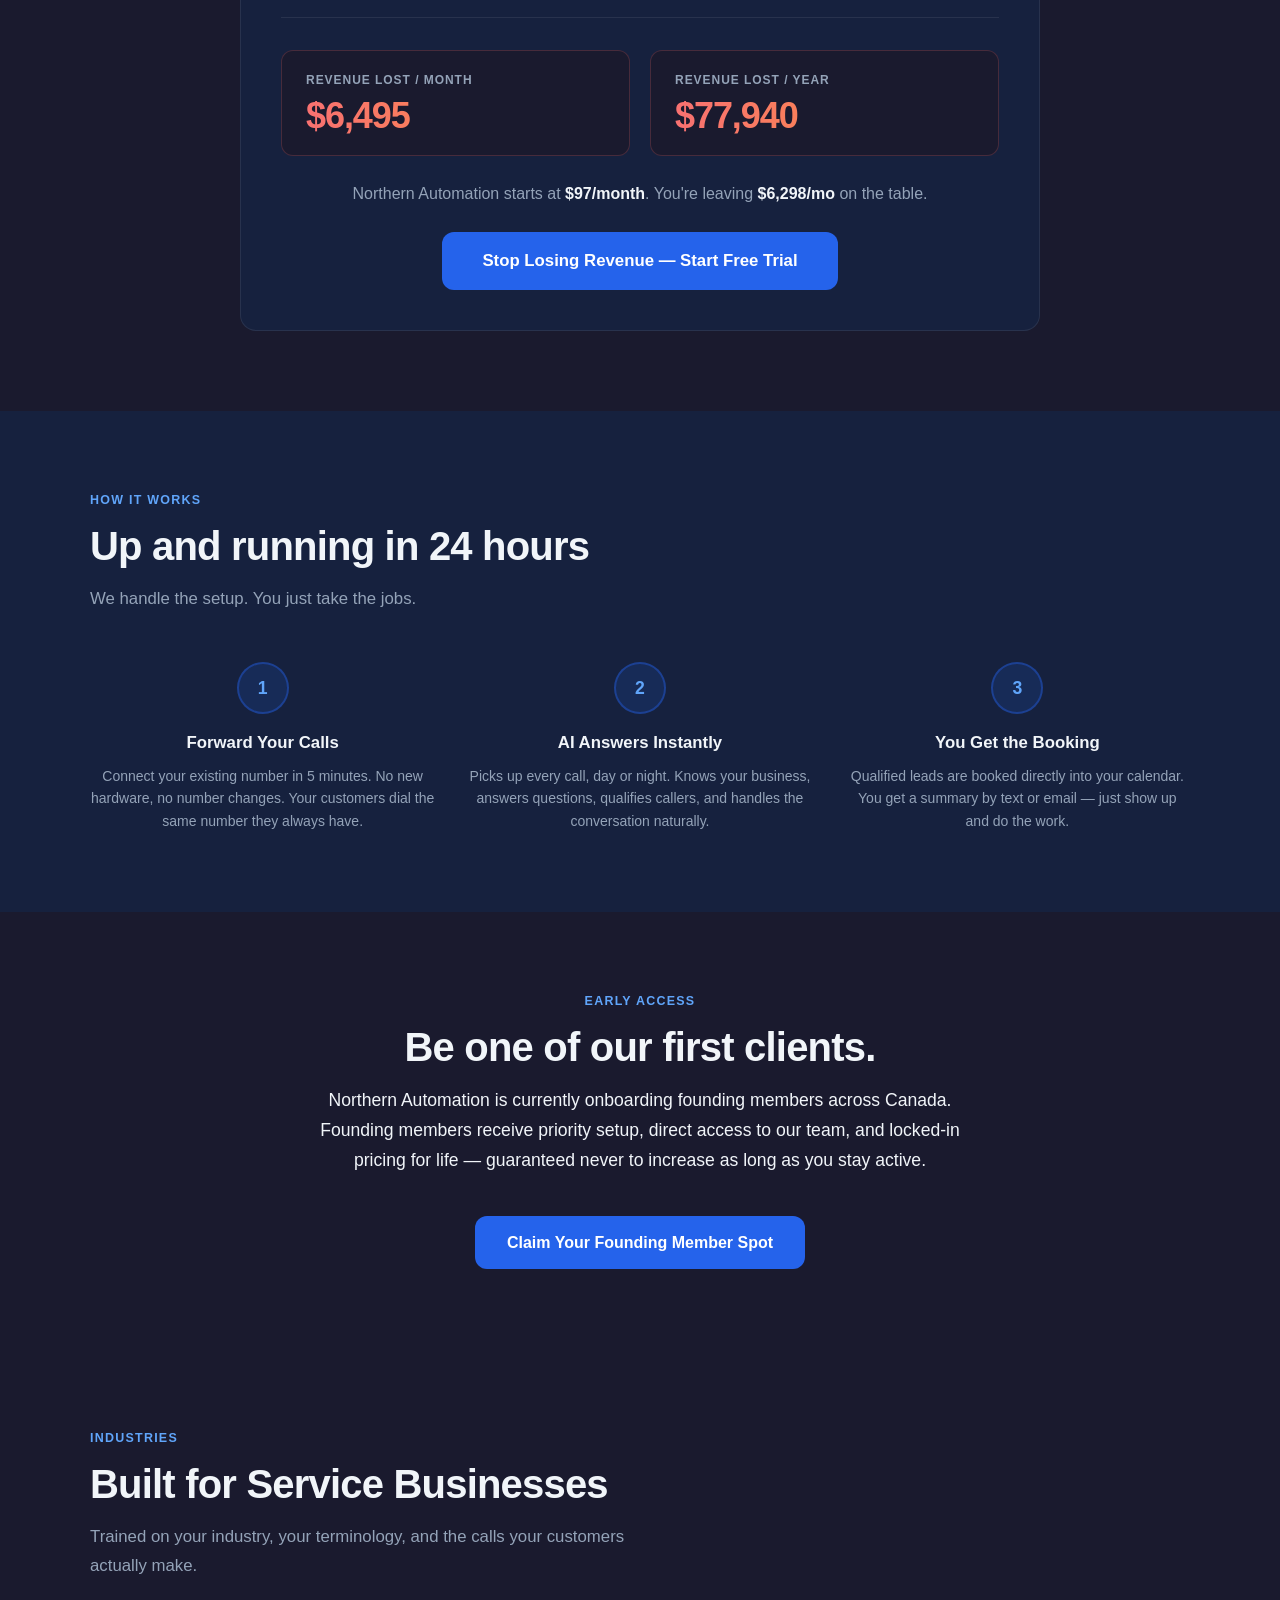
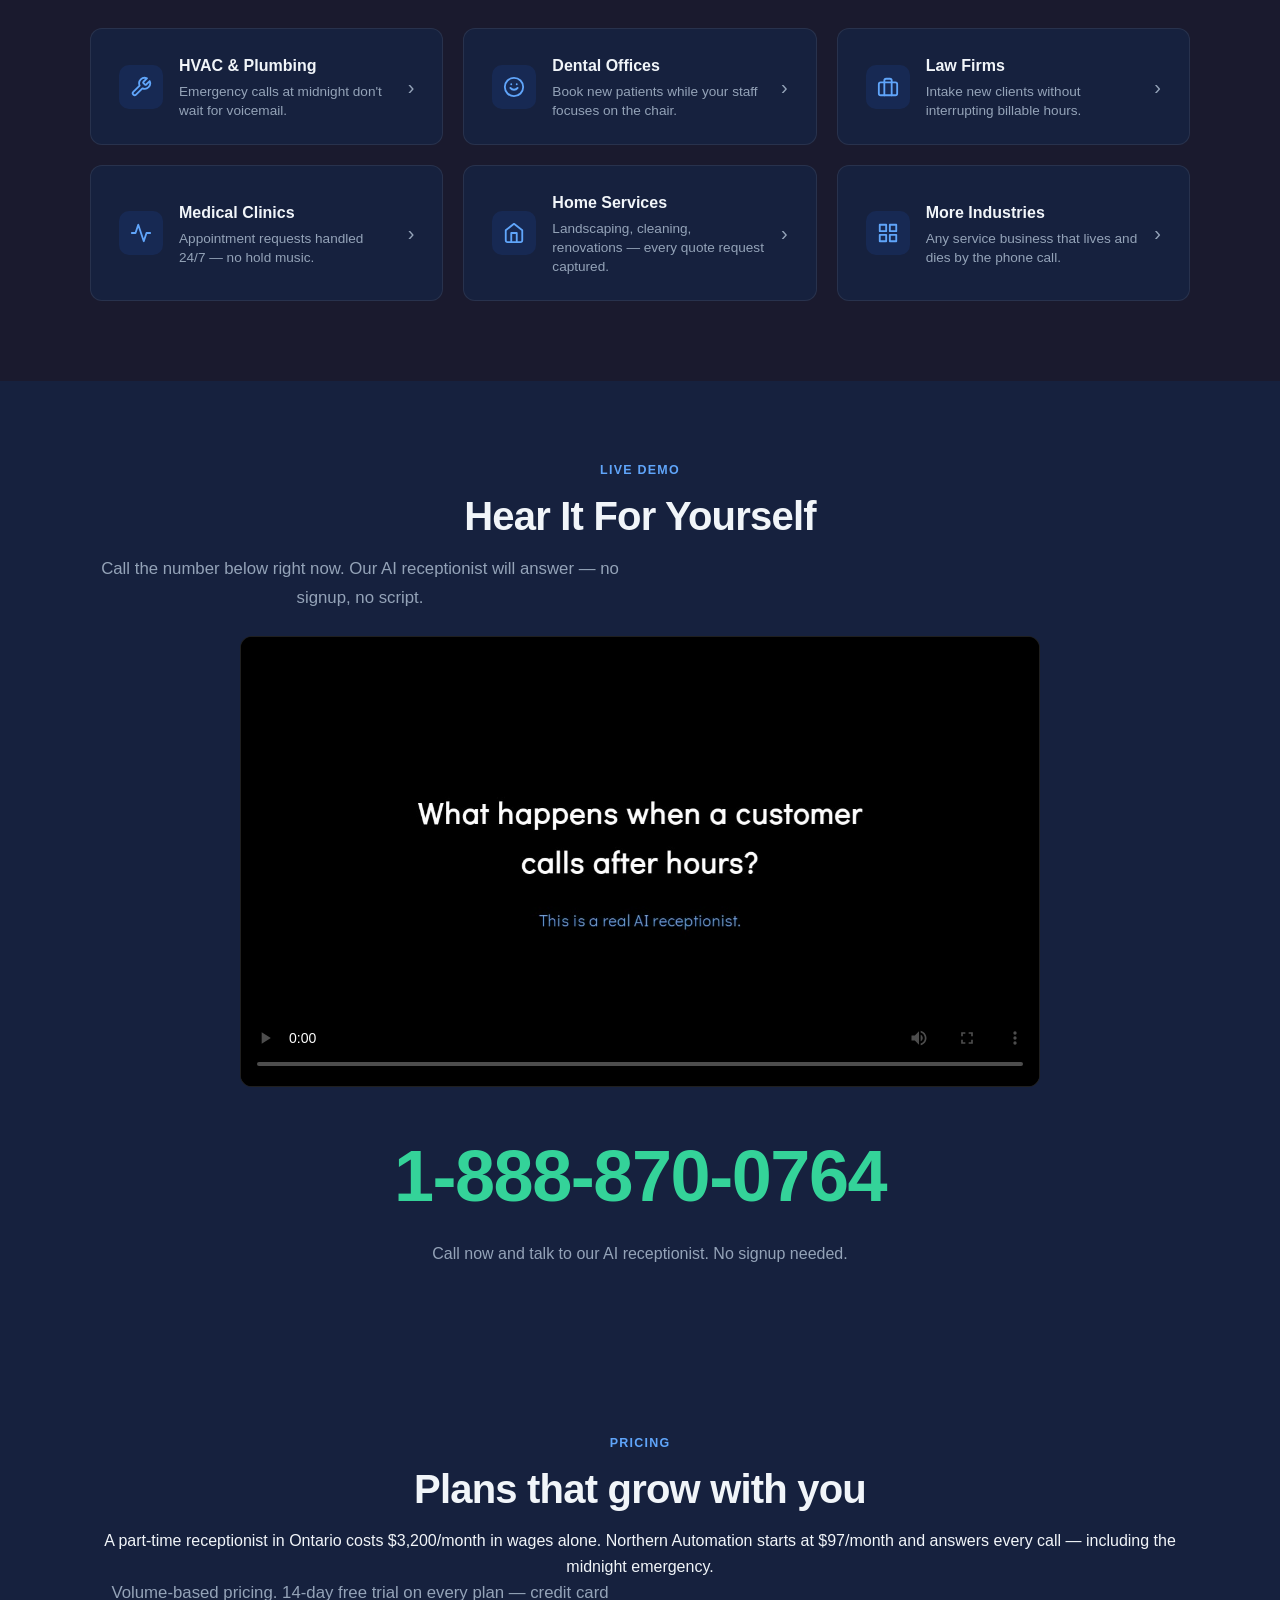
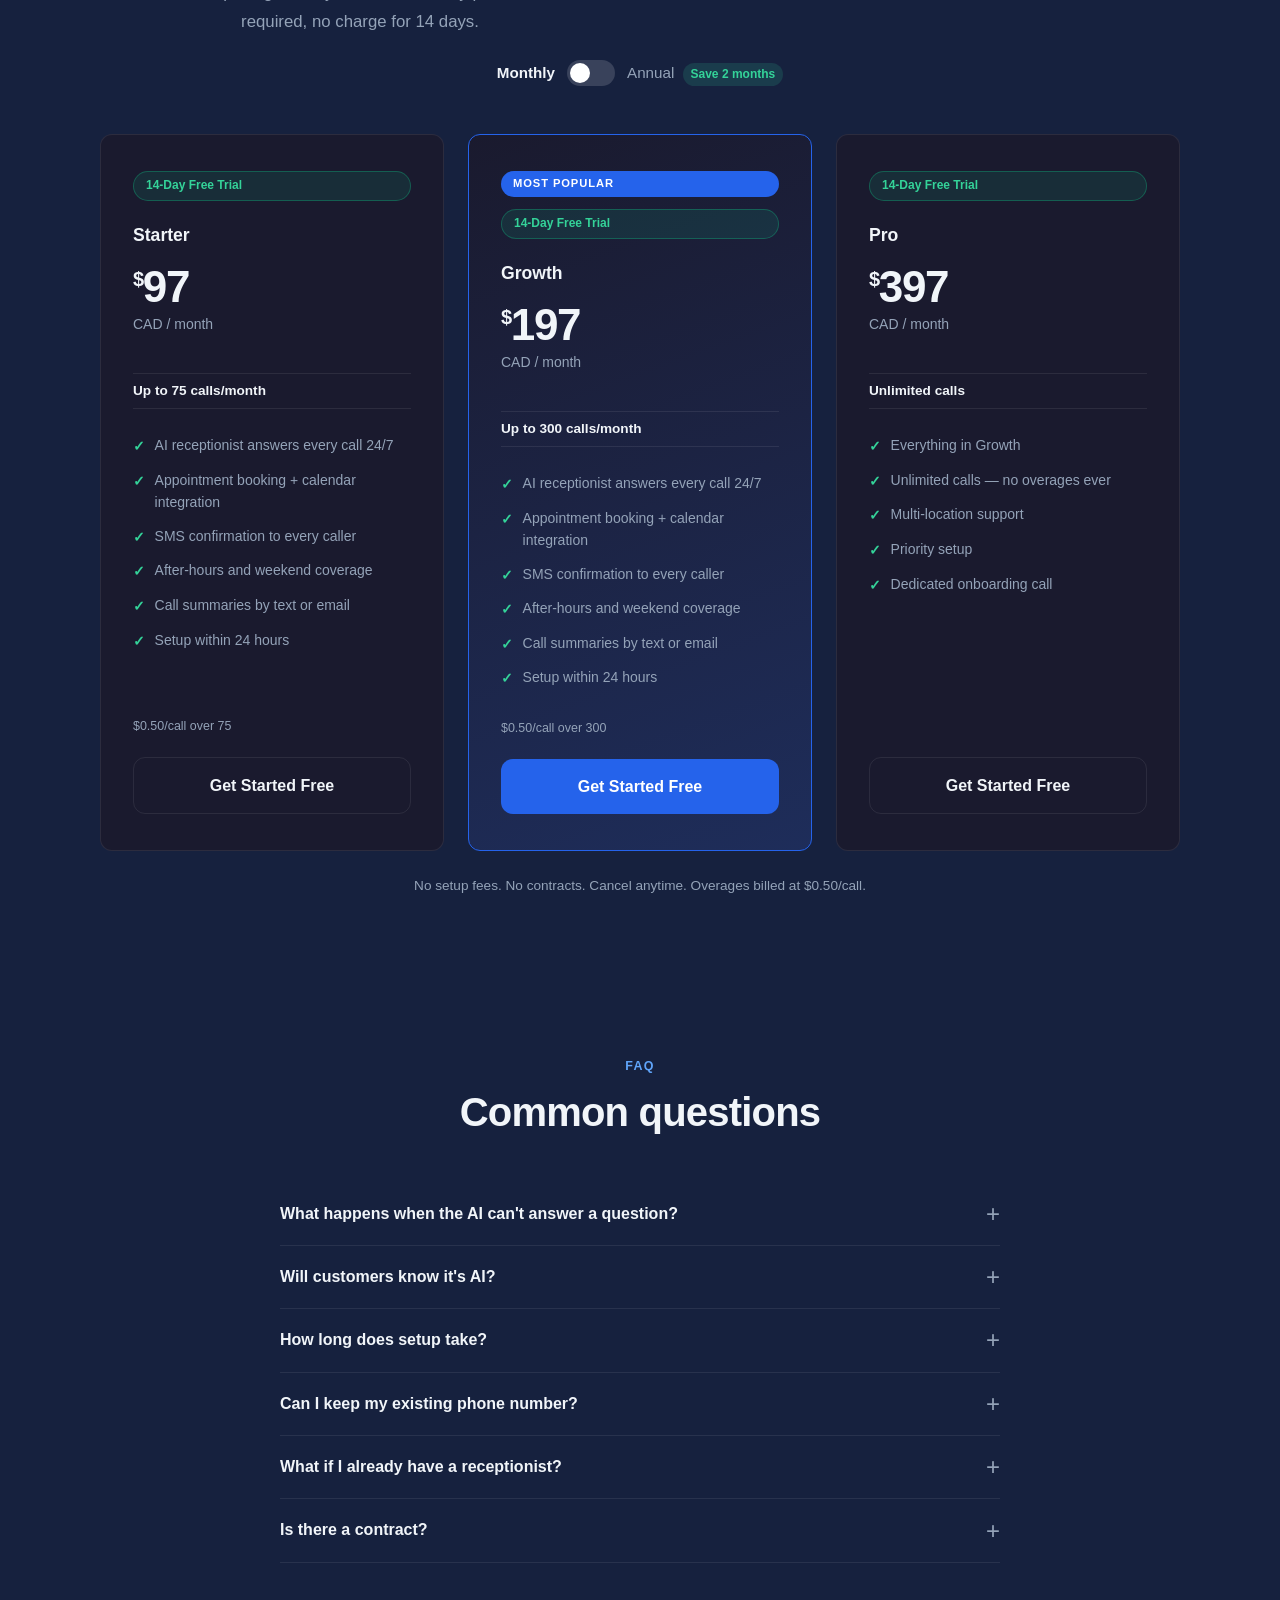
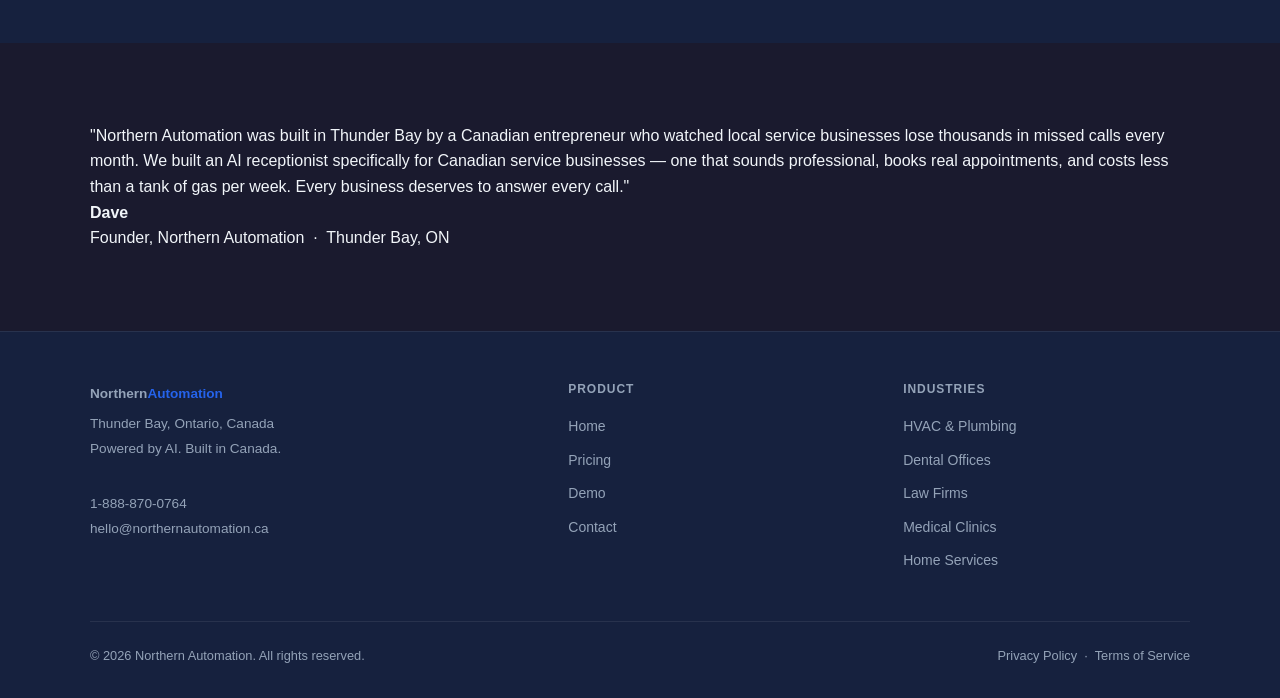
==== commit 67bbac51: "Add monthly/annual pricing toggle, fix Founding Member CTA anchor - Add billing toggle (Monthly/Annu" ====
--- a/index.html
+++ b/index.html
@@ -64,7 +64,7 @@
   ══════════════════════════════════════════ -->
   <section class="hero">
     <div class="badge-blue">AI Receptionist for Service Businesses</div>
-    <h1>Every missed call is a job<br>your competitor <em>just booked.</em></h1>
+    <h1>Every missed call is a job your competitor <em>just booked.</em></h1>
     <p class="hero-sub">Northern Automation answers every call 24/7, qualifies the work, and books it into your calendar — for less than $4 a day. No contract. No charge for 14 days.</p>
 
     <div class="hero-buttons">
@@ -204,7 +204,7 @@
         Northern Automation is currently onboarding founding members across Canada. Founding members receive priority setup, direct access to our team, and locked-in pricing for life — guaranteed never to increase as long as you stay active.
       </p>
       <div style="text-align:center;">
-        <a href="#contact" class="btn btn-primary">Claim Your Founding Member Spot</a>
+        <a href="/contact" class="btn btn-primary">Claim Your Founding Member Spot</a>
       </div>
     </div>
   </section>
@@ -320,15 +320,27 @@
       <p class="pricing-anchor text-center">A part-time receptionist in Ontario costs $3,200/month in wages alone. Northern Automation starts at $97/month and answers every call — including the midnight emergency.</p>
       <p class="section-sub text-center">Volume-based pricing. 14-day free trial on every plan — credit card required, no charge for 14 days.</p>
 
+      <div class="billing-toggle">
+        <span class="toggle-label active-label" id="toggle-label-monthly">Monthly</span>
+        <label class="toggle-switch" aria-label="Toggle annual billing">
+          <input type="checkbox" id="billingToggle" onchange="setPricingToggle(this.checked)">
+          <span class="toggle-slider"></span>
+        </label>
+        <span class="toggle-label" id="toggle-label-annual">Annual <span class="badge-savings">Save 2 months</span></span>
+      </div>
+
       <div class="pricing-grid">
 
         <!-- Starter -->
-        <div class="pricing-card">
+        <div class="pricing-card"
+             data-monthly-price="97" data-annual-price="970"
+             data-monthly-url="https://webhook.northernautomation.ca/webhook/checkout?plan=starter-monthly"
+             data-annual-url="https://webhook.northernautomation.ca/webhook/checkout?plan=starter-annual">
           <div class="badge-trial">14-Day Free Trial</div>
           <h3>Starter</h3>
-          <div class="price"><sup>$</sup>97</div>
-          <div class="price-period">CAD / month</div>
-          <div class="price-annual">or <strong>$970/year</strong> <span class="badge-savings">Save 2 months</span></div>
+          <div class="price"><sup>$</sup><span class="price-val">97</span></div>
+          <div class="price-period"><span class="price-period-val">CAD / month</span></div>
+          <div class="price-annual-note">&nbsp;</div>
           <div class="price-volume">Up to 75 calls/month</div>
           <ul class="pricing-features">
             <li>AI receptionist answers every call 24/7</li>
@@ -345,13 +357,16 @@
         </div>
 
         <!-- Growth (Most Popular) -->
-        <div class="pricing-card featured">
+        <div class="pricing-card featured"
+             data-monthly-price="197" data-annual-price="1,997"
+             data-monthly-url="https://webhook.northernautomation.ca/webhook/checkout?plan=growth-monthly"
+             data-annual-url="https://webhook.northernautomation.ca/webhook/checkout?plan=growth-annual">
           <div class="badge-popular">Most Popular</div>
           <div class="badge-trial">14-Day Free Trial</div>
           <h3>Growth</h3>
-          <div class="price"><sup>$</sup>197</div>
-          <div class="price-period">CAD / month</div>
-          <div class="price-annual">or <strong>$1,997/year</strong> <span class="badge-savings">Save 2 months</span></div>
+          <div class="price"><sup>$</sup><span class="price-val">197</span></div>
+          <div class="price-period"><span class="price-period-val">CAD / month</span></div>
+          <div class="price-annual-note">&nbsp;</div>
           <div class="price-volume">Up to 300 calls/month</div>
           <ul class="pricing-features">
             <li>AI receptionist answers every call 24/7</li>
@@ -368,12 +383,15 @@
         </div>
 
         <!-- Pro -->
-        <div class="pricing-card">
+        <div class="pricing-card"
+             data-monthly-price="397" data-annual-price="3,997"
+             data-monthly-url="https://webhook.northernautomation.ca/webhook/checkout?plan=pro-monthly"
+             data-annual-url="https://webhook.northernautomation.ca/webhook/checkout?plan=pro-annual">
           <div class="badge-trial">14-Day Free Trial</div>
           <h3>Pro</h3>
-          <div class="price"><sup>$</sup>397</div>
-          <div class="price-period">CAD / month</div>
-          <div class="price-annual">or <strong>$3,997/year</strong> <span class="badge-savings">Save 2 months</span></div>
+          <div class="price"><sup>$</sup><span class="price-val">397</span></div>
+          <div class="price-period"><span class="price-period-val">CAD / month</span></div>
+          <div class="price-annual-note">&nbsp;</div>
           <div class="price-volume">Unlimited calls</div>
           <ul class="pricing-features">
             <li>Everything in Growth</li>
@@ -390,6 +408,19 @@
 
       </div>
       <p class="pricing-note">No setup fees. No contracts. Cancel anytime. Overages billed at $0.50/call.</p>
+      <script>
+      function setPricingToggle(isAnnual) {
+        document.querySelectorAll('.pricing-card[data-monthly-price]').forEach(function(card) {
+          card.querySelector('.price-val').textContent = isAnnual ? card.dataset.annualPrice : card.dataset.monthlyPrice;
+          card.querySelector('.price-period-val').textContent = isAnnual ? 'CAD / year' : 'CAD / month';
+          card.querySelector('.price-annual-note').innerHTML = isAnnual ? '<span class="badge-savings">Billed annually</span>' : '&nbsp;';
+          var btn = card.querySelector('a[data-plausible-event-name]');
+          btn.href = isAnnual ? card.dataset.annualUrl : card.dataset.monthlyUrl;
+        });
+        document.getElementById('toggle-label-monthly').classList.toggle('active-label', !isAnnual);
+        document.getElementById('toggle-label-annual').classList.toggle('active-label', isAnnual);
+      }
+      </script>
     </div>
   </section>
 
--- a/styles.css
+++ b/styles.css
@@ -668,6 +668,16 @@
 .price-period { font-size: 0.875rem; color: var(--muted); margin-bottom: 0.5rem; }
 .price-annual { font-size: 0.85rem; color: var(--muted); margin-bottom: 0.5rem; }
 .price-annual strong { color: var(--text); }
+.price-annual-note { font-size: 0.85rem; color: var(--muted); margin-bottom: 0.5rem; min-height: 1.4em; }
+.billing-toggle { display: flex; align-items: center; justify-content: center; gap: 0.75rem; margin: 1.5rem auto 2rem; }
+.toggle-label { font-size: 0.95rem; color: var(--muted); font-weight: 500; transition: color 0.2s; }
+.toggle-label.active-label { color: var(--text); font-weight: 600; }
+.toggle-switch { position: relative; display: inline-block; width: 48px; height: 26px; cursor: pointer; }
+.toggle-switch input { opacity: 0; width: 0; height: 0; position: absolute; }
+.toggle-slider { position: absolute; inset: 0; background: rgba(255,255,255,0.15); border-radius: 26px; transition: background 0.2s; }
+.toggle-slider::before { content: ''; position: absolute; width: 20px; height: 20px; left: 3px; top: 3px; background: #fff; border-radius: 50%; transition: transform 0.2s; }
+.toggle-switch input:checked + .toggle-slider { background: var(--accent); }
+.toggle-switch input:checked + .toggle-slider::before { transform: translateX(22px); }
 .badge-savings {
   display: inline-block;
   background: rgba(52, 211, 153, 0.15);
@@ -1102,5 +1112,5 @@
 @media (max-width: 480px) {
   .hero-buttons { flex-direction: column; align-items: center; }
   .vertical-buttons { flex-direction: column; align-items: center; }
-  .btn-primary, .btn-secondary { width: 100%; text-align: center; }
-}
+  .btn-primary, .btn-secondary { width: 100%; text-align: center; white-space: normal; }
+}
